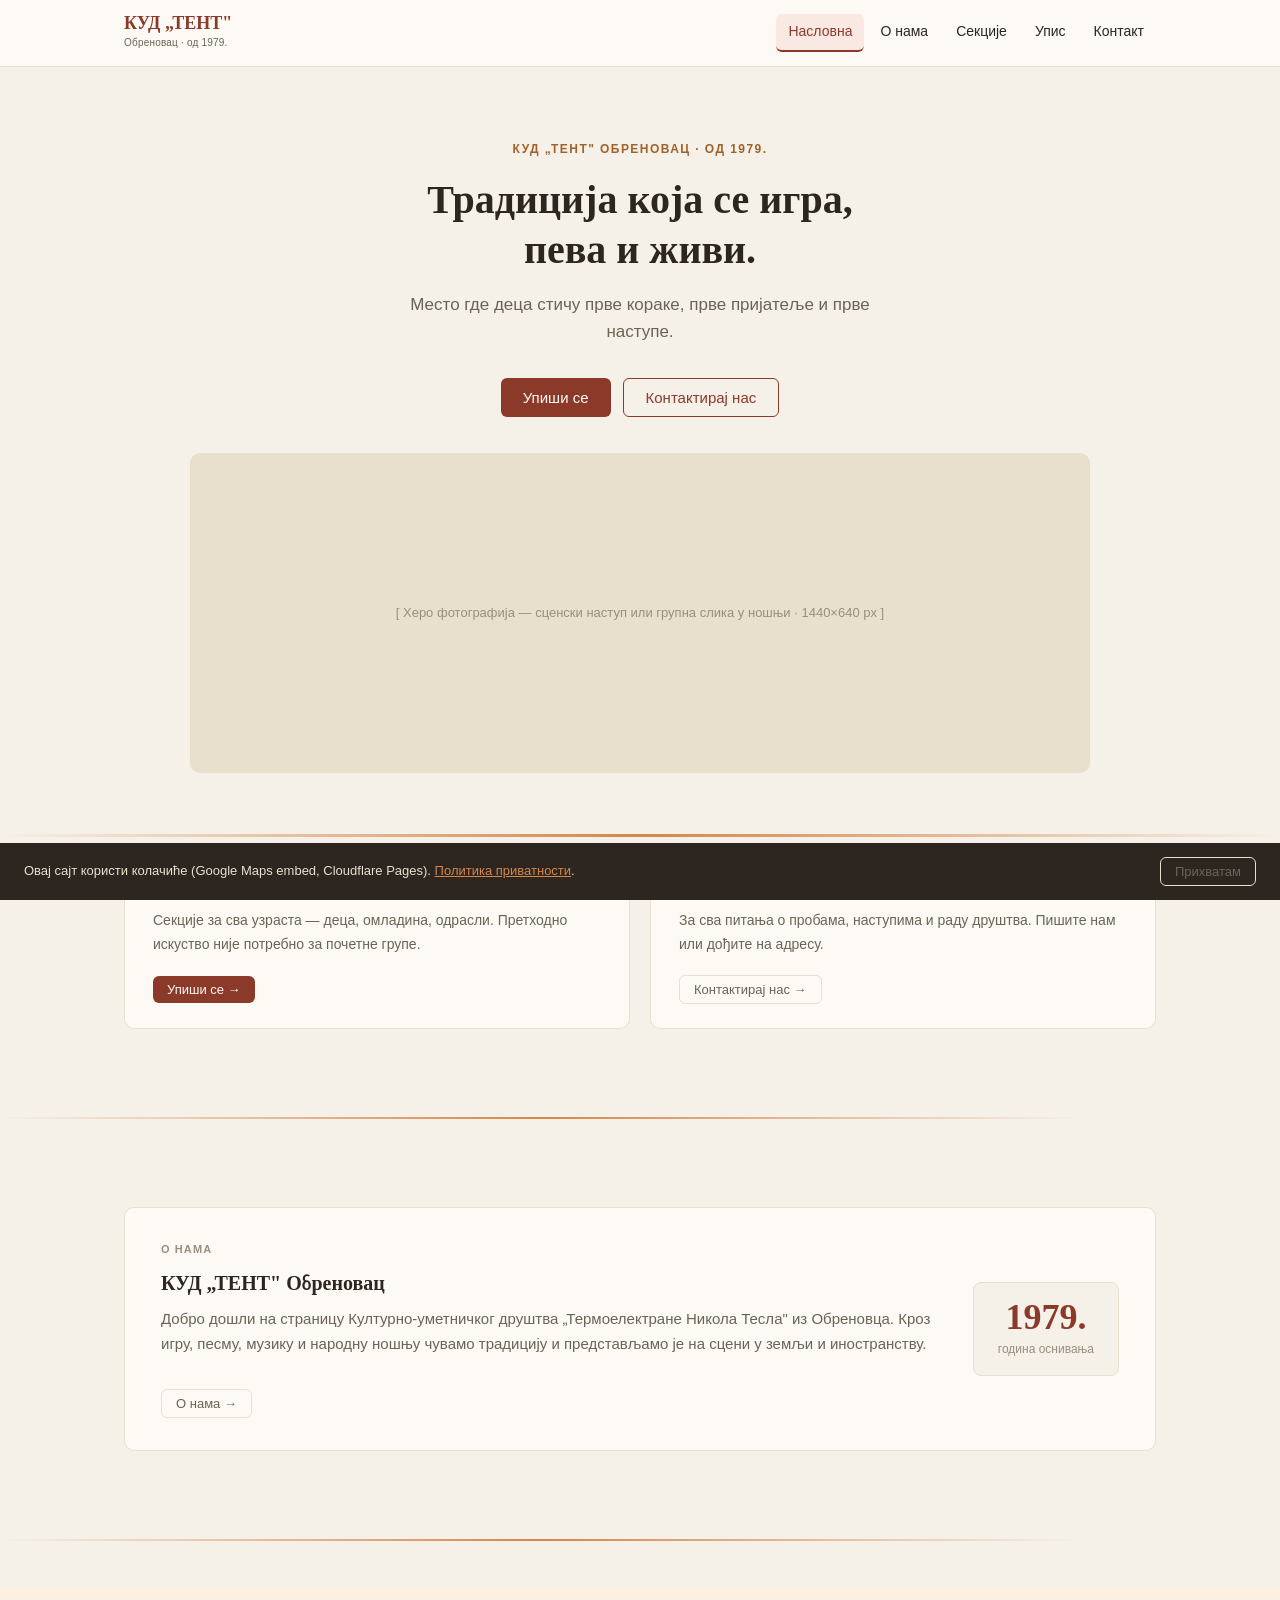
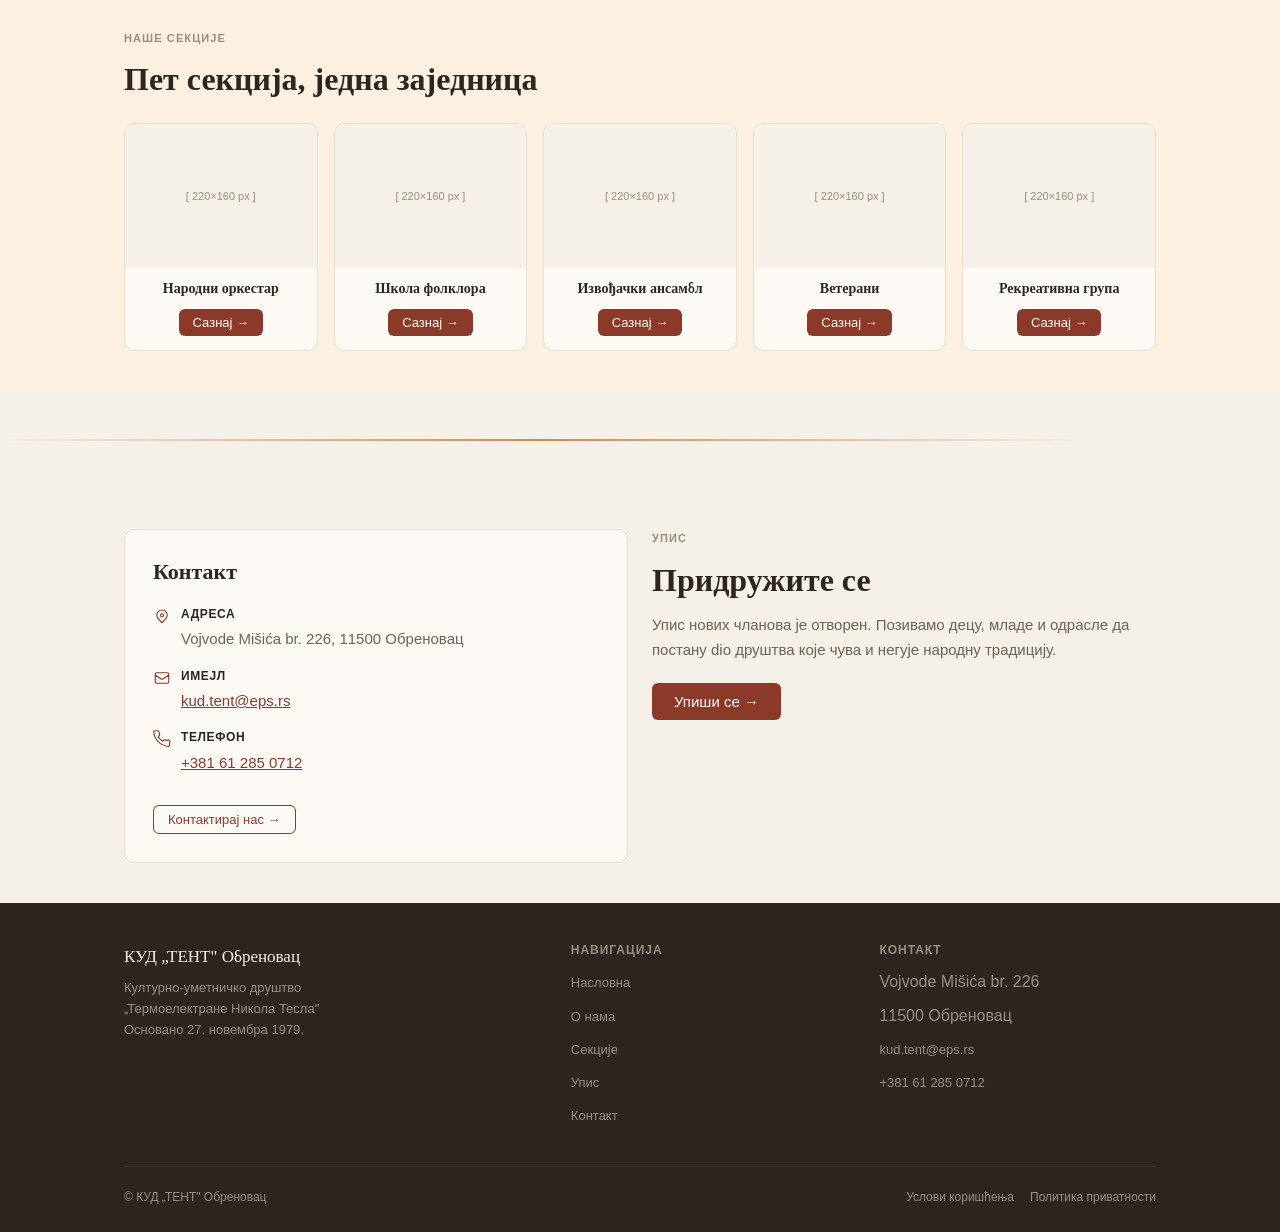
==== index.html @ a64e8ab4 "Add files via upload" ====
<!DOCTYPE html>
<html lang="sr">
<head>
<meta charset="UTF-8">
<meta name="viewport" content="width=device-width, initial-scale=1.0">
<title>КУД „ТЕНТ" Обреновац — Насловна</title>
<meta name="description" content="Културно-уметничко друштво Термоелектране Никола Тесла из Обреновца. Народна игра, песма и традиција од 1979.">
<link rel="stylesheet" href="style.css">
<style>
/* --- HERO (само насловна) --------------------------------- */
.hero {
  background: var(--cream);
  padding: 72px 0 64px;
  text-align: center;
  position: relative;
  overflow: hidden;
}
.hero::before {
  content: '';
  position: absolute;
  bottom: 0; left: 0; right: 0;
  height: 3px;
  background: linear-gradient(90deg, transparent, var(--ochre-light), transparent);
}
.hero__eyebrow {
  font-size: 12px;
  font-weight: 600;
  letter-spacing: .12em;
  text-transform: uppercase;
  color: var(--ochre);
  margin-bottom: 16px;
  display: block;
}
.hero h1 { max-width: 680px; margin: 0 auto 16px; }
.hero__sub {
  font-size: 17px;
  color: var(--stone);
  max-width: 480px;
  margin: 0 auto 32px;
  line-height: 1.6;
}
.hero__img-placeholder {
  width: 100%;
  max-width: 900px;
  height: 320px;
  background: var(--cream-dark);
  border-radius: 10px;
  display: flex;
  align-items: center;
  justify-content: center;
  font-size: 13px;
  color: var(--stone-light);
  margin: 36px auto 0;
  overflow: hidden;
}
.hero__img-placeholder img { width: 100%; height: 100%; object-fit: cover; display: block; border-radius: 10px; }

/* --- CTA BLOKOVI ----------------------------------------- */
.cta-grid {
  display: grid;
  grid-template-columns: 1fr 1fr;
  gap: 20px;
  margin-top: -32px;
  position: relative;
  z-index: 10;
}
@media (max-width: 600px) { .cta-grid { grid-template-columns: 1fr; margin-top: 0; } }

.cta-card {
  background: var(--warm-white);
  border: 0.5px solid var(--cream-dark);
  border-radius: 10px;
  padding: 28px 28px 24px;
}
.cta-card--rust { border-top: 3px solid var(--rust); }
.cta-card--ochre { border-top: 3px solid var(--ochre); }
.cta-card h3 { font-size: 19px; margin-bottom: 10px; }
.cta-card p { font-size: 14px; color: var(--stone); margin-bottom: 18px; }

/* --- O KUD-U BLOK ---------------------------------------- */
.o-kudu {
  background: var(--warm-white);
  border: 0.5px solid var(--cream-dark);
  border-radius: 10px;
  padding: 32px 36px;
  display: flex;
  gap: 32px;
  align-items: center;
}
@media (max-width: 680px) { .o-kudu { flex-direction: column; padding: 24px; } }
.o-kudu__text { flex: 1; }
.o-kudu__text h2 { font-size: 20px; margin-bottom: 10px; }
.o-kudu__text p { font-size: 15px; color: var(--stone); }
.o-kudu__stat {
  flex-shrink: 0;
  text-align: center;
  padding: 16px 24px;
  background: var(--cream);
  border-radius: 8px;
  border: 0.5px solid var(--cream-dark);
}
.o-kudu__stat .big { font-family: Georgia, serif; font-size: 36px; font-weight: 600; color: var(--rust); line-height: 1; }
.o-kudu__stat .lbl { font-size: 12px; color: var(--stone-light); margin-top: 4px; }
</style>
</head>
<body>

<header class="site-header">
  <div class="site-header__inner">
    <a href="index.html" class="site-logo">
      <span class="site-logo__name">КУД „ТЕНТ"</span>
      <span class="site-logo__sub">Обреновац · од 1979.</span>
    </a>
    <button class="nav-toggle" aria-label="Meni" onclick="this.closest('header').querySelector('.site-nav').classList.toggle('open')">☰</button>
    <nav>
      <ul class="site-nav">
        <li><a href="index.html" class="active">Насловна</a></li>
        <li><a href="o-nama.html">О нама</a></li>
        <li><a href="sekcije.html">Секције</a></li>
        <li><a href="upis.html">Упис</a></li>
        <li><a href="kontakt.html">Контакт</a></li>
      </ul>
    </nav>
  </div>
</header>

<main>

  <!-- HERO -->
  <section class="hero">
    <div class="container">
      <span class="hero__eyebrow">КУД „ТЕНТ" Обреновац · од 1979.</span>
      <h1>Традиција која се игра,<br>пева и живи.</h1>
      <p class="hero__sub">Место где деца стичу прве кораке, прве пријатеље и прве наступе.</p>
      <div style="display:flex;gap:12px;justify-content:center;flex-wrap:wrap;">
        <a href="upis.html" class="btn btn--primary">Упиши се</a>
        <a href="kontakt.html" class="btn btn--secondary">Контактирај нас</a>
      </div>
      <div class="hero__img-placeholder">
        [ Херо фотографија — сценски наступ или групна слика у ношњи · 1440×640 px ]
      </div>
    </div>
  </section>

  <!-- CTA KARTICE -->
  <section class="section--tight">
    <div class="container">
      <div class="cta-grid">
        <div class="cta-card cta-card--rust">
          <h3>Упис нових чланова</h3>
          <p>Секције за сва узраста — деца, омладина, одрасли. Претходно искуство није потребно за почетне групе.</p>
          <a href="upis.html" class="btn btn--primary btn--sm">Упиши се →</a>
        </div>
        <div class="cta-card cta-card--ochre">
          <h3>Контакт и информације</h3>
          <p>За сва питања о пробама, наступима и раду друштва. Пишите нам или дођите на адресу.</p>
          <a href="kontakt.html" class="btn btn--ghost btn--sm">Контактирај нас →</a>
        </div>
      </div>
    </div>
  </section>

  <div class="ornament container"></div>

  <!-- O KUD-U -->
  <section class="section--tight">
    <div class="container">
      <div class="o-kudu">
        <div class="o-kudu__text">
          <span class="section-label">О нама</span>
          <h2>КУД „ТЕНТ" Обреновац</h2>
          <p>Добро дошли на страницу Културно-уметничког друштва „Термоелектране Никола Тесла" из Обреновца. Кроз игру, песму, музику и народну ношњу чувамо традицију и представљамо је на сцени у земљи и иностранству.</p>
          <a href="o-nama.html" class="btn btn--ghost btn--sm mt-2">О нама →</a>
        </div>
        <div class="o-kudu__stat">
          <div class="big">1979.</div>
          <div class="lbl">година оснивања</div>
        </div>
      </div>
    </div>
  </section>

  <div class="ornament container"></div>

  <!-- SEKCIJE -->
  <section class="section--tight section--warm">
    <div class="container">
      <span class="section-label">Наше секције</span>
      <h2 style="margin-bottom:24px;">Пет секција, једна заједница</h2>
      <div class="grid-5">

        <a href="sekcije.html#narodni-orkestar" class="sekcija-card" style="text-decoration:none;">
          <div class="sekcija-card__img">[ 220×160 px ]</div>
          <div class="sekcija-card__body">
            <div class="sekcija-card__name">Народни оркестар</div>
            <span class="btn btn--primary btn--sm">Сазнај →</span>
          </div>
        </a>

        <a href="sekcije.html#skola-folklora" class="sekcija-card" style="text-decoration:none;">
          <div class="sekcija-card__img">[ 220×160 px ]</div>
          <div class="sekcija-card__body">
            <div class="sekcija-card__name">Школа фолклора</div>
            <span class="btn btn--primary btn--sm">Сазнај →</span>
          </div>
        </a>

        <a href="sekcije.html#izvodjacki-ansambl" class="sekcija-card" style="text-decoration:none;">
          <div class="sekcija-card__img">[ 220×160 px ]</div>
          <div class="sekcija-card__body">
            <div class="sekcija-card__name">Извођачки ансамбл</div>
            <span class="btn btn--primary btn--sm">Сазнај →</span>
          </div>
        </a>

        <a href="sekcije.html#veterani" class="sekcija-card" style="text-decoration:none;">
          <div class="sekcija-card__img">[ 220×160 px ]</div>
          <div class="sekcija-card__body">
            <div class="sekcija-card__name">Ветерани</div>
            <span class="btn btn--primary btn--sm">Сазнај →</span>
          </div>
        </a>

        <a href="sekcije.html#rekreativna-grupa" class="sekcija-card" style="text-decoration:none;">
          <div class="sekcija-card__img">[ 220×160 px ]</div>
          <div class="sekcija-card__body">
            <div class="sekcija-card__name">Рекреативна група</div>
            <span class="btn btn--primary btn--sm">Сазнај →</span>
          </div>
        </a>

      </div>
    </div>
  </section>

  <div class="ornament container"></div>

  <!-- KONTAKT BLOK -->
  <section class="section--tight">
    <div class="container">
      <div class="grid-2" style="align-items:start;">
        <div class="kontakt-info">
          <h3>Контакт</h3>
          <div class="kontakt-row">
            <svg width="18" height="18" fill="none" stroke="currentColor" stroke-width="1.5" viewBox="0 0 24 24"><path d="M12 21c-4.418-4.418-7-7.582-7-10a7 7 0 0114 0c0 2.418-2.582 5.582-7 10z"/><circle cx="12" cy="11" r="2"/></svg>
            <div><strong>Адреса</strong>Vojvode Mišića br. 226, 11500 Обреновац</div>
          </div>
          <div class="kontakt-row">
            <svg width="18" height="18" fill="none" stroke="currentColor" stroke-width="1.5" viewBox="0 0 24 24"><path d="M3 8l7.89 5.26a2 2 0 002.22 0L21 8M5 19h14a2 2 0 002-2V7a2 2 0 00-2-2H5a2 2 0 00-2 2v10a2 2 0 002 2z"/></svg>
            <div><strong>Имejл</strong><a href="mailto:kud.tent@eps.rs">kud.tent@eps.rs</a></div>
          </div>
          <div class="kontakt-row">
            <svg width="18" height="18" fill="none" stroke="currentColor" stroke-width="1.5" viewBox="0 0 24 24"><path d="M22 16.92v3a2 2 0 01-2.18 2 19.79 19.79 0 01-8.63-3.07A19.5 19.5 0 014.07 12 19.79 19.79 0 011 3.18 2 2 0 013 1h3a2 2 0 012 1.72 12.84 12.84 0 00.7 2.81 2 2 0 01-.45 2.11L7.09 8.91a16 16 0 006 6l1.27-1.27a2 2 0 012.11-.45 12.84 12.84 0 002.81.7A2 2 0 0122 16.92z"/></svg>
            <div><strong>Телефон</strong><a href="tel:+381612850712">+381 61 285 0712</a></div>
          </div>
          <a href="kontakt.html" class="btn btn--secondary btn--sm mt-2">Контактирај нас →</a>
        </div>
        <div>
          <span class="section-label">Упис</span>
          <h2 style="margin-bottom:12px;">Придружите се</h2>
          <p style="color:var(--stone);font-size:15px;margin-bottom:20px;">Упис нових чланова је отворен. Позивамо децу, младе и одрасле да постану dio друштва које чува и негује народну традицију.</p>
          <a href="upis.html" class="btn btn--primary">Упиши се →</a>
        </div>
      </div>
    </div>
  </section>

</main>

<footer class="site-footer">
  <div class="container">
    <div class="site-footer__grid">
      <div>
        <div class="site-footer__logo">КУД „ТЕНТ" Обреновац</div>
        <p>Културно-уметничко друштво<br>„Термоелектране Никола Тесла"<br>Основано 27. новембра 1979.</p>
      </div>
      <div>
        <h4>Навигација</h4>
        <ul>
          <li><a href="index.html">Насловна</a></li>
          <li><a href="o-nama.html">О нама</a></li>
          <li><a href="sekcije.html">Секције</a></li>
          <li><a href="upis.html">Упис</a></li>
          <li><a href="kontakt.html">Контакт</a></li>
        </ul>
      </div>
      <div>
        <h4>Контакт</h4>
        <ul>
          <li>Vojvode Mišića br. 226</li>
          <li>11500 Обреновац</li>
          <li><a href="mailto:kud.tent@eps.rs">kud.tent@eps.rs</a></li>
          <li><a href="tel:+381612850712">+381 61 285 0712</a></li>
        </ul>
      </div>
    </div>
    <div class="site-footer__bottom">
      <span>© КУД „ТЕНТ" Обреновац</span>
      <div style="display:flex;gap:16px;">
        <a href="uslovi.html">Услови коришћења</a>
        <a href="privatnost.html">Политика приватности</a>
      </div>
    </div>
  </div>
</footer>

<div class="cookie-banner" id="cookieBanner">
  <span>Овај сајт користи колачиће (Google Maps embed, Cloudflare Pages). <a href="privatnost.html">Политика приватности</a>.</span>
  <button class="btn btn--ghost btn--sm" onclick="document.getElementById('cookieBanner').classList.add('hidden');localStorage.setItem('cookies_ok','1')">Прихватам</button>
</div>
<script>if(localStorage.getItem('cookies_ok'))document.getElementById('cookieBanner').classList.add('hidden');</script>
</body>
</html>
---- style.css ----
/* ============================================================
   KUD "TENT" — Shared Design System
   Toplo i narodno: rđa, oker, krem, ugalj
   ============================================================ */

/* --- Reset & Base ----------------------------------------- */
*, *::before, *::after { box-sizing: border-box; margin: 0; padding: 0; }

html { scroll-behavior: smooth; }

body {
  font-family: -apple-system, BlinkMacSystemFont, "Segoe UI", Helvetica, Arial, sans-serif;
  font-size: 16px;
  line-height: 1.7;
  color: #2C2520;
  background: #F5F0E8;
}

/* --- Tokens ----------------------------------------------- */
:root {
  --rust:        #8B3A2A;
  --rust-hover:  #C05A3F;
  --rust-pale:   #FAE8E3;
  --ochre:       #A0622A;
  --ochre-light: #D4874A;
  --ochre-pale:  #FDF0E0;
  --forest:      #3B5C35;
  --forest-pale: #E6F0E4;
  --cream:       #F5F0E8;
  --cream-dark:  #E8E0CC;
  --stone:       #6B6456;
  --stone-light: #9A8E7E;
  --charcoal:    #2C2520;
  --warm-white:  #FDFAF5;
}

/* --- Typography ------------------------------------------- */
h1, h2, h3, h4 {
  font-family: Georgia, "Times New Roman", serif;
  color: var(--charcoal);
  line-height: 1.25;
}
h1 { font-size: clamp(26px, 5vw, 40px); font-weight: 600; }
h2 { font-size: clamp(22px, 4vw, 32px); font-weight: 600; }
h3 { font-size: clamp(18px, 3vw, 22px); font-weight: 600; }
h4 { font-size: 17px; font-weight: 600; }

p { margin-bottom: 1rem; }
p:last-child { margin-bottom: 0; }

a { color: var(--rust); text-decoration: underline; }
a:hover { color: var(--rust-hover); }

/* --- Layout ----------------------------------------------- */
.container {
  max-width: 1080px;
  margin: 0 auto;
  padding: 0 24px;
}

.section {
  padding: 64px 0;
}
.section--tight { padding: 40px 0; }
.section--dark {
  background: var(--charcoal);
  color: var(--cream-dark);
}
.section--cream { background: var(--cream); }
.section--warm  { background: var(--ochre-pale); }
.section--rust-pale { background: var(--rust-pale); }

/* Grid */
.grid-2 { display: grid; grid-template-columns: 1fr 1fr; gap: 24px; }
.grid-3 { display: grid; grid-template-columns: repeat(3, 1fr); gap: 24px; }
.grid-5 { display: grid; grid-template-columns: repeat(5, 1fr); gap: 16px; }

@media (max-width: 768px) {
  .grid-2, .grid-3, .grid-5 { grid-template-columns: 1fr; }
}
@media (max-width: 960px) {
  .grid-5 { grid-template-columns: repeat(3, 1fr); }
}

/* --- Ornament divider ------------------------------------- */
.ornament {
  height: 2px;
  background: linear-gradient(90deg, transparent, var(--ochre-light), transparent);
  border-radius: 2px;
  margin: 48px 0;
}
.ornament--sm { margin: 24px 0; }

/* --- Section label ---------------------------------------- */
.section-label {
  font-size: 11px;
  font-weight: 600;
  letter-spacing: .1em;
  text-transform: uppercase;
  color: var(--stone-light);
  margin-bottom: 12px;
  display: block;
}

/* ============================================================
   HEADER
   ============================================================ */
.site-header {
  background: var(--warm-white);
  border-bottom: 1px solid var(--cream-dark);
  position: sticky;
  top: 0;
  z-index: 100;
}

.site-header__inner {
  display: flex;
  align-items: center;
  justify-content: space-between;
  padding: 14px 24px;
  max-width: 1080px;
  margin: 0 auto;
  gap: 24px;
}

.site-logo {
  text-decoration: none;
  flex-shrink: 0;
}
.site-logo__name {
  display: block;
  font-family: Georgia, serif;
  font-size: 18px;
  font-weight: 600;
  color: var(--rust);
  line-height: 1;
  text-decoration: none;
}
.site-logo__sub {
  display: block;
  font-size: 10px;
  color: var(--stone);
  margin-top: 2px;
  letter-spacing: .02em;
}

.site-nav {
  display: flex;
  gap: 4px;
  list-style: none;
  flex-wrap: wrap;
}
.site-nav a {
  display: block;
  padding: 6px 12px;
  font-size: 14px;
  font-weight: 500;
  color: var(--charcoal);
  text-decoration: none;
  border-radius: 6px;
  border-bottom: 2px solid transparent;
  transition: color .15s, background .15s;
}
.site-nav a:hover,
.site-nav a.active {
  color: var(--rust);
  background: var(--rust-pale);
  border-bottom-color: var(--rust);
}

/* Hamburger */
.nav-toggle {
  display: none;
  background: none;
  border: 0.5px solid var(--cream-dark);
  border-radius: 6px;
  padding: 8px 10px;
  cursor: pointer;
  color: var(--charcoal);
  font-size: 18px;
  line-height: 1;
}
@media (max-width: 680px) {
  .nav-toggle { display: block; }
  .site-nav {
    display: none;
    position: absolute;
    top: 100%;
    left: 0; right: 0;
    background: var(--warm-white);
    border-top: 1px solid var(--cream-dark);
    flex-direction: column;
    padding: 12px 24px 16px;
    gap: 4px;
  }
  .site-nav.open { display: flex; }
  .site-header__inner { position: relative; }
}

/* ============================================================
   FOOTER
   ============================================================ */
.site-footer {
  background: var(--charcoal);
  color: var(--stone-light);
  padding: 40px 0 24px;
}
.site-footer__grid {
  display: grid;
  grid-template-columns: 1.5fr 1fr 1fr;
  gap: 32px;
  margin-bottom: 32px;
}
@media (max-width: 680px) {
  .site-footer__grid { grid-template-columns: 1fr; gap: 24px; }
}
.site-footer__logo {
  font-family: Georgia, serif;
  font-size: 17px;
  color: var(--cream);
  margin-bottom: 6px;
}
.site-footer p { font-size: 13px; line-height: 1.6; margin-bottom: 0; }
.site-footer h4 {
  font-size: 12px;
  font-weight: 600;
  text-transform: uppercase;
  letter-spacing: .08em;
  color: var(--stone-light);
  margin-bottom: 10px;
  font-family: -apple-system, sans-serif;
}
.site-footer ul { list-style: none; }
.site-footer ul li { margin-bottom: 6px; }
.site-footer a { color: var(--stone-light); font-size: 13px; text-decoration: none; }
.site-footer a:hover { color: var(--cream); }
.site-footer__bottom {
  border-top: 0.5px solid #3d3530;
  padding-top: 20px;
  display: flex;
  justify-content: space-between;
  align-items: center;
  flex-wrap: wrap;
  gap: 8px;
  font-size: 12px;
}
.site-footer__bottom a { font-size: 12px; }

/* ============================================================
   BUTTONS
   ============================================================ */
.btn {
  display: inline-flex;
  align-items: center;
  gap: 6px;
  padding: 11px 22px;
  font-size: 15px;
  font-weight: 500;
  border-radius: 6px;
  border: none;
  cursor: pointer;
  text-decoration: none;
  transition: background .15s, color .15s, border-color .15s;
  font-family: inherit;
  line-height: 1;
}
.btn--primary {
  background: var(--rust);
  color: var(--warm-white);
}
.btn--primary:hover { background: var(--rust-hover); color: var(--warm-white); }
.btn--secondary {
  background: transparent;
  color: var(--rust);
  border: 1.5px solid var(--rust);
}
.btn--secondary:hover { background: var(--rust-pale); }
.btn--ghost {
  background: transparent;
  color: var(--stone);
  border: 0.5px solid var(--cream-dark);
}
.btn--ghost:hover { background: var(--cream); color: var(--charcoal); }
.btn--sm { padding: 7px 14px; font-size: 13px; }

/* ============================================================
   PAGE HERO (slim — inne strane)
   ============================================================ */
.page-hero {
  background: var(--cream);
  border-bottom: 1px solid var(--cream-dark);
  padding: 40px 0 36px;
  text-align: center;
}
.page-hero h1 { margin-bottom: 0; }

/* ============================================================
   CARDS
   ============================================================ */
.card {
  background: var(--warm-white);
  border: 0.5px solid var(--cream-dark);
  border-radius: 10px;
  overflow: hidden;
}
.card__img {
  width: 100%;
  aspect-ratio: 16/9;
  background: var(--cream-dark);
  display: flex;
  align-items: center;
  justify-content: center;
  font-size: 12px;
  color: var(--stone-light);
}
.card__img img { width: 100%; height: 100%; object-fit: cover; display: block; }
.card__body { padding: 16px 18px 18px; }
.card__label {
  font-size: 11px;
  font-weight: 600;
  letter-spacing: .08em;
  text-transform: uppercase;
  color: var(--ochre);
  margin-bottom: 6px;
  display: block;
}
.card__title {
  font-family: Georgia, serif;
  font-size: 17px;
  font-weight: 600;
  color: var(--charcoal);
  margin-bottom: 6px;
  line-height: 1.3;
}
.card__date { font-size: 12px; color: var(--stone-light); margin-bottom: 12px; }
.card__text { font-size: 14px; color: var(--stone); line-height: 1.6; margin-bottom: 14px; }

/* Sekcija kartica (naslovna) */
.sekcija-card {
  background: var(--warm-white);
  border: 0.5px solid var(--cream-dark);
  border-radius: 10px;
  overflow: hidden;
  text-align: center;
  transition: box-shadow .2s, border-color .2s;
}
.sekcija-card:hover { border-color: var(--ochre-light); }
.sekcija-card__img {
  width: 100%;
  aspect-ratio: 4/3;
  background: var(--cream);
  display: flex;
  align-items: center;
  justify-content: center;
  font-size: 11px;
  color: var(--stone-light);
}
.sekcija-card__img img { width: 100%; height: 100%; object-fit: cover; display: block; }
.sekcija-card__body { padding: 12px 10px 14px; }
.sekcija-card__name {
  font-family: Georgia, serif;
  font-size: 14px;
  font-weight: 600;
  color: var(--charcoal);
  margin-bottom: 10px;
  line-height: 1.3;
}

/* ============================================================
   PILLS (anchor linkovi za sekcije)
   ============================================================ */
.pills { display: flex; gap: 8px; flex-wrap: wrap; }
.pill {
  display: inline-flex;
  align-items: center;
  background: var(--ochre-pale);
  color: var(--ochre);
  border: 0.5px solid var(--ochre-light);
  border-radius: 20px;
  padding: 6px 16px;
  font-size: 14px;
  font-weight: 500;
  text-decoration: none;
  transition: background .15s, color .15s;
}
.pill:hover { background: var(--ochre-light); color: var(--warm-white); }

/* ============================================================
   SEKCIJA BLOK (detalj na stranici sekcije)
   ============================================================ */
.sekcija-blok {
  background: var(--warm-white);
  border: 0.5px solid var(--cream-dark);
  border-radius: 10px;
  overflow: hidden;
  scroll-margin-top: 90px;
}
.sekcija-blok__inner {
  display: grid;
  grid-template-columns: 340px 1fr;
  gap: 0;
}
@media (max-width: 768px) {
  .sekcija-blok__inner { grid-template-columns: 1fr; }
}
.sekcija-blok__img {
  background: var(--cream);
  min-height: 220px;
  display: flex;
  align-items: center;
  justify-content: center;
  font-size: 11px;
  color: var(--stone-light);
}
.sekcija-blok__img img { width: 100%; height: 100%; object-fit: cover; display: block; }
.sekcija-blok__content { padding: 28px 32px; }
.sekcija-blok__content h3 { margin-bottom: 4px; }
.sekcija-blok__meta {
  font-size: 13px;
  color: var(--stone-light);
  margin-bottom: 14px;
  display: flex;
  gap: 16px;
  flex-wrap: wrap;
}
.sekcija-blok__meta span { display: flex; align-items: center; gap: 4px; }
.sekcija-blok__content p { font-size: 15px; color: var(--stone); }
.sekcija-blok__actions { display: flex; gap: 8px; margin-top: 18px; flex-wrap: wrap; }

/* ============================================================
   KONTAKT / FORMA
   ============================================================ */
.form-group { margin-bottom: 16px; }
.form-label {
  display: block;
  font-size: 13px;
  font-weight: 500;
  color: var(--stone);
  margin-bottom: 5px;
}
.form-input,
.form-select,
.form-textarea {
  display: block;
  width: 100%;
  padding: 10px 14px;
  border: 1px solid var(--cream-dark);
  border-radius: 6px;
  font-size: 15px;
  font-family: inherit;
  background: var(--warm-white);
  color: var(--charcoal);
  outline: none;
  transition: border-color .15s;
}
.form-input:focus,
.form-select:focus,
.form-textarea:focus { border-color: var(--rust); }
.form-textarea { resize: vertical; min-height: 110px; }
.form-check { display: flex; gap: 10px; align-items: flex-start; margin-bottom: 16px; }
.form-check input { margin-top: 3px; flex-shrink: 0; accent-color: var(--rust); }
.form-check label { font-size: 13px; color: var(--stone); line-height: 1.5; }
.form-check a { color: var(--rust); }

.kontakt-info { background: var(--warm-white); border: 0.5px solid var(--cream-dark); border-radius: 10px; padding: 28px; }
.kontakt-info h3 { margin-bottom: 18px; }
.kontakt-row { display: flex; gap: 10px; align-items: flex-start; margin-bottom: 14px; font-size: 15px; color: var(--stone); }
.kontakt-row svg { flex-shrink: 0; margin-top: 3px; color: var(--rust); }
.kontakt-row strong { color: var(--charcoal); display: block; font-size: 12px; text-transform: uppercase; letter-spacing: .05em; margin-bottom: 2px; font-weight: 600; }
.map-placeholder { background: var(--cream); border: 1px dashed var(--cream-dark); border-radius: 8px; height: 200px; display: flex; align-items: center; justify-content: center; font-size: 12px; color: var(--stone-light); margin-top: 18px; }

/* ============================================================
   ACCORDION (upis / sekcije)
   ============================================================ */
.accordion { border: 0.5px solid var(--cream-dark); border-radius: 10px; overflow: hidden; }
.accordion__item { border-bottom: 0.5px solid var(--cream-dark); }
.accordion__item:last-child { border-bottom: none; }
.accordion__trigger {
  width: 100%;
  background: var(--warm-white);
  border: none;
  padding: 16px 20px;
  text-align: left;
  font-size: 15px;
  font-weight: 600;
  font-family: Georgia, serif;
  color: var(--charcoal);
  cursor: pointer;
  display: flex;
  justify-content: space-between;
  align-items: center;
  gap: 12px;
  transition: background .15s;
}
.accordion__trigger:hover { background: var(--cream); }
.accordion__trigger.open { color: var(--rust); background: var(--rust-pale); }
.accordion__icon { font-size: 18px; font-weight: 400; color: var(--stone-light); transition: transform .2s; flex-shrink: 0; }
.accordion__trigger.open .accordion__icon { transform: rotate(45deg); color: var(--rust); }
.accordion__body { display: none; padding: 20px 24px; background: var(--warm-white); border-top: 0.5px solid var(--cream-dark); }
.accordion__body.open { display: block; }
.accordion__body p { font-size: 14px; color: var(--stone); line-height: 1.65; margin-bottom: 10px; }
.accordion__body .meta { font-size: 13px; color: var(--stone-light); margin-bottom: 14px; }
.accordion__body .meta strong { color: var(--charcoal); }

/* ============================================================
   UPIS TABLE
   ============================================================ */
.upis-table { width: 100%; border-collapse: collapse; font-size: 14px; }
.upis-table th { text-align: left; padding: 8px 12px; font-size: 11px; font-weight: 600; text-transform: uppercase; letter-spacing: .06em; color: var(--stone-light); border-bottom: 1px solid var(--cream-dark); background: var(--cream); }
.upis-table td { padding: 10px 12px; border-bottom: 0.5px solid var(--cream-dark); color: var(--stone); vertical-align: top; }
.upis-table tr:last-child td { border-bottom: none; }
.upis-table td:first-child { color: var(--charcoal); font-weight: 500; }
.upis-table .warn { color: var(--ochre); font-style: italic; font-size: 12px; }

/* ============================================================
   COOKIE BANNER
   ============================================================ */
.cookie-banner {
  position: fixed;
  bottom: 0; left: 0; right: 0;
  background: var(--charcoal);
  color: var(--cream-dark);
  padding: 14px 24px;
  display: flex;
  align-items: center;
  justify-content: space-between;
  gap: 16px;
  z-index: 999;
  font-size: 13px;
  flex-wrap: wrap;
}
.cookie-banner a { color: var(--ochre-light); }
.cookie-banner.hidden { display: none; }

/* ============================================================
   MISC
   ============================================================ */
.text-center { text-align: center; }
.text-muted { color: var(--stone); }
.mb-0 { margin-bottom: 0; }
.mt-1 { margin-top: 8px; }
.mt-2 { margin-top: 16px; }
.mt-3 { margin-top: 24px; }
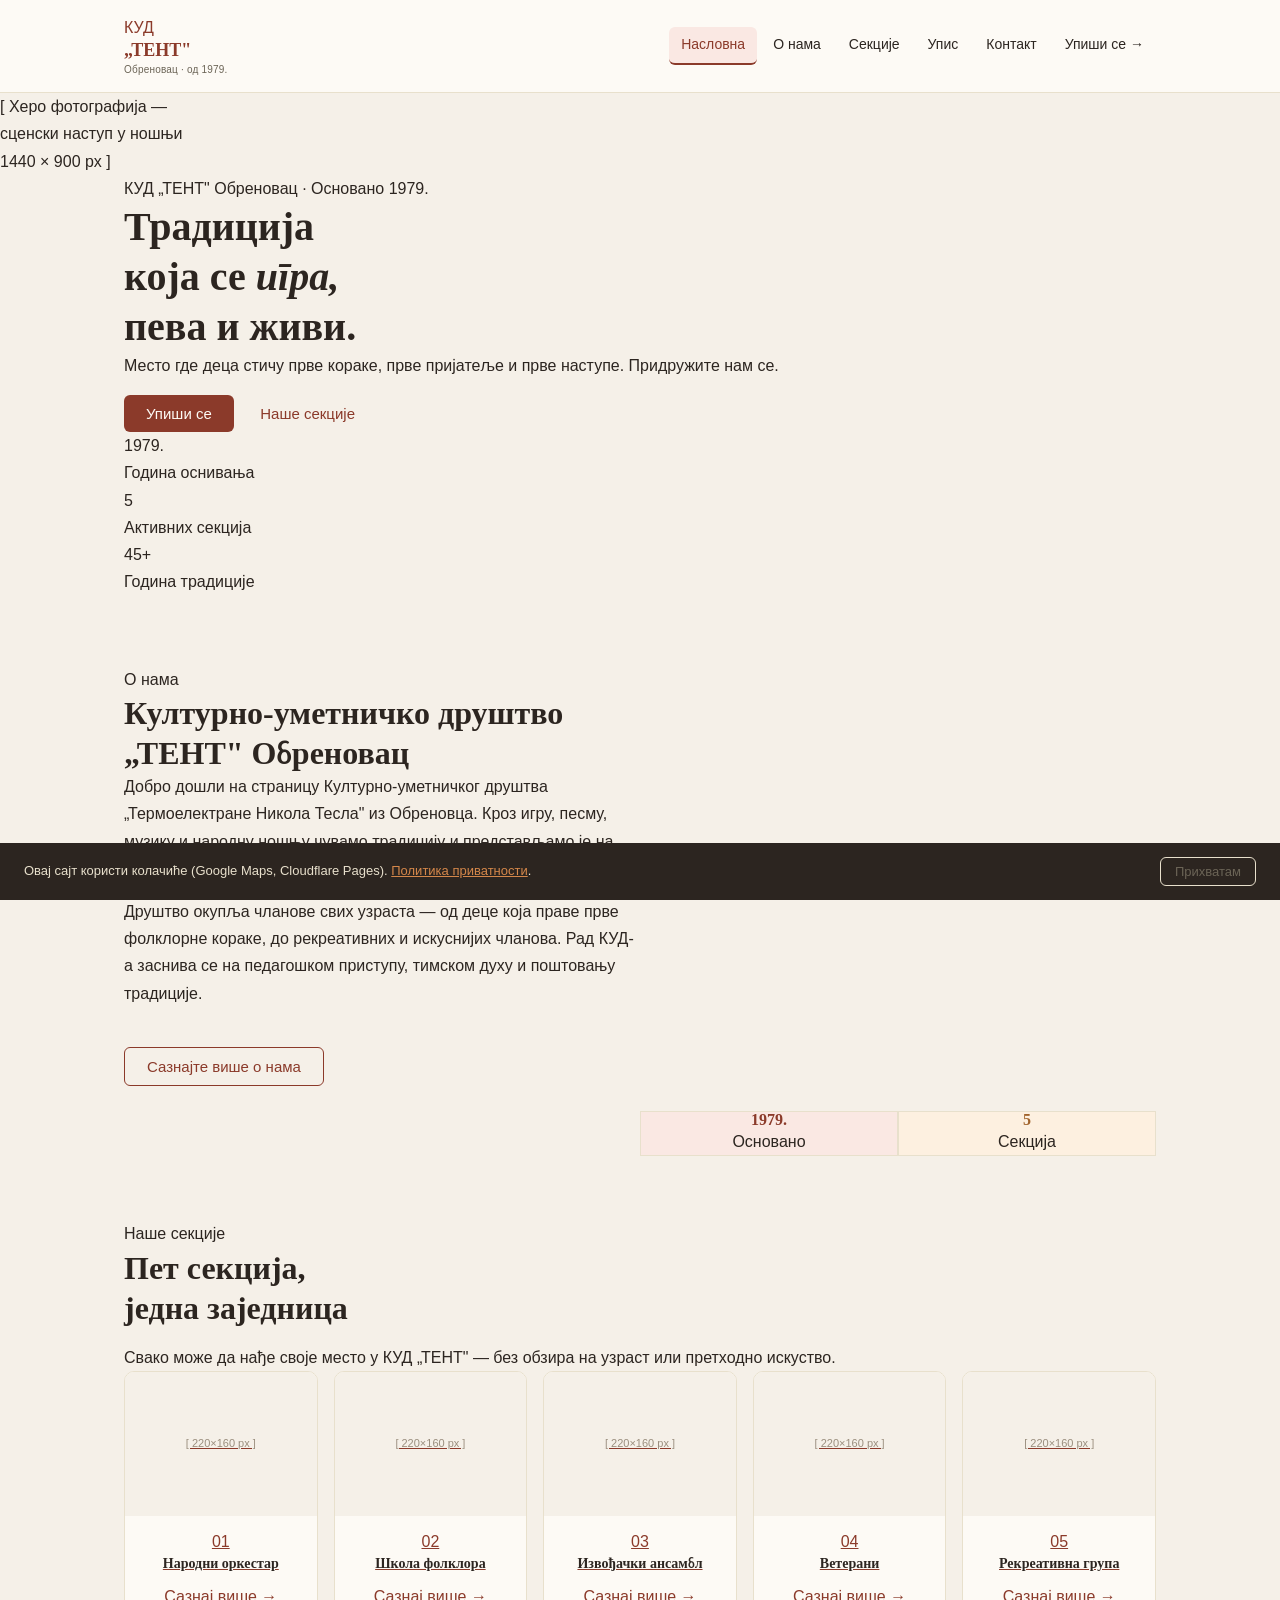
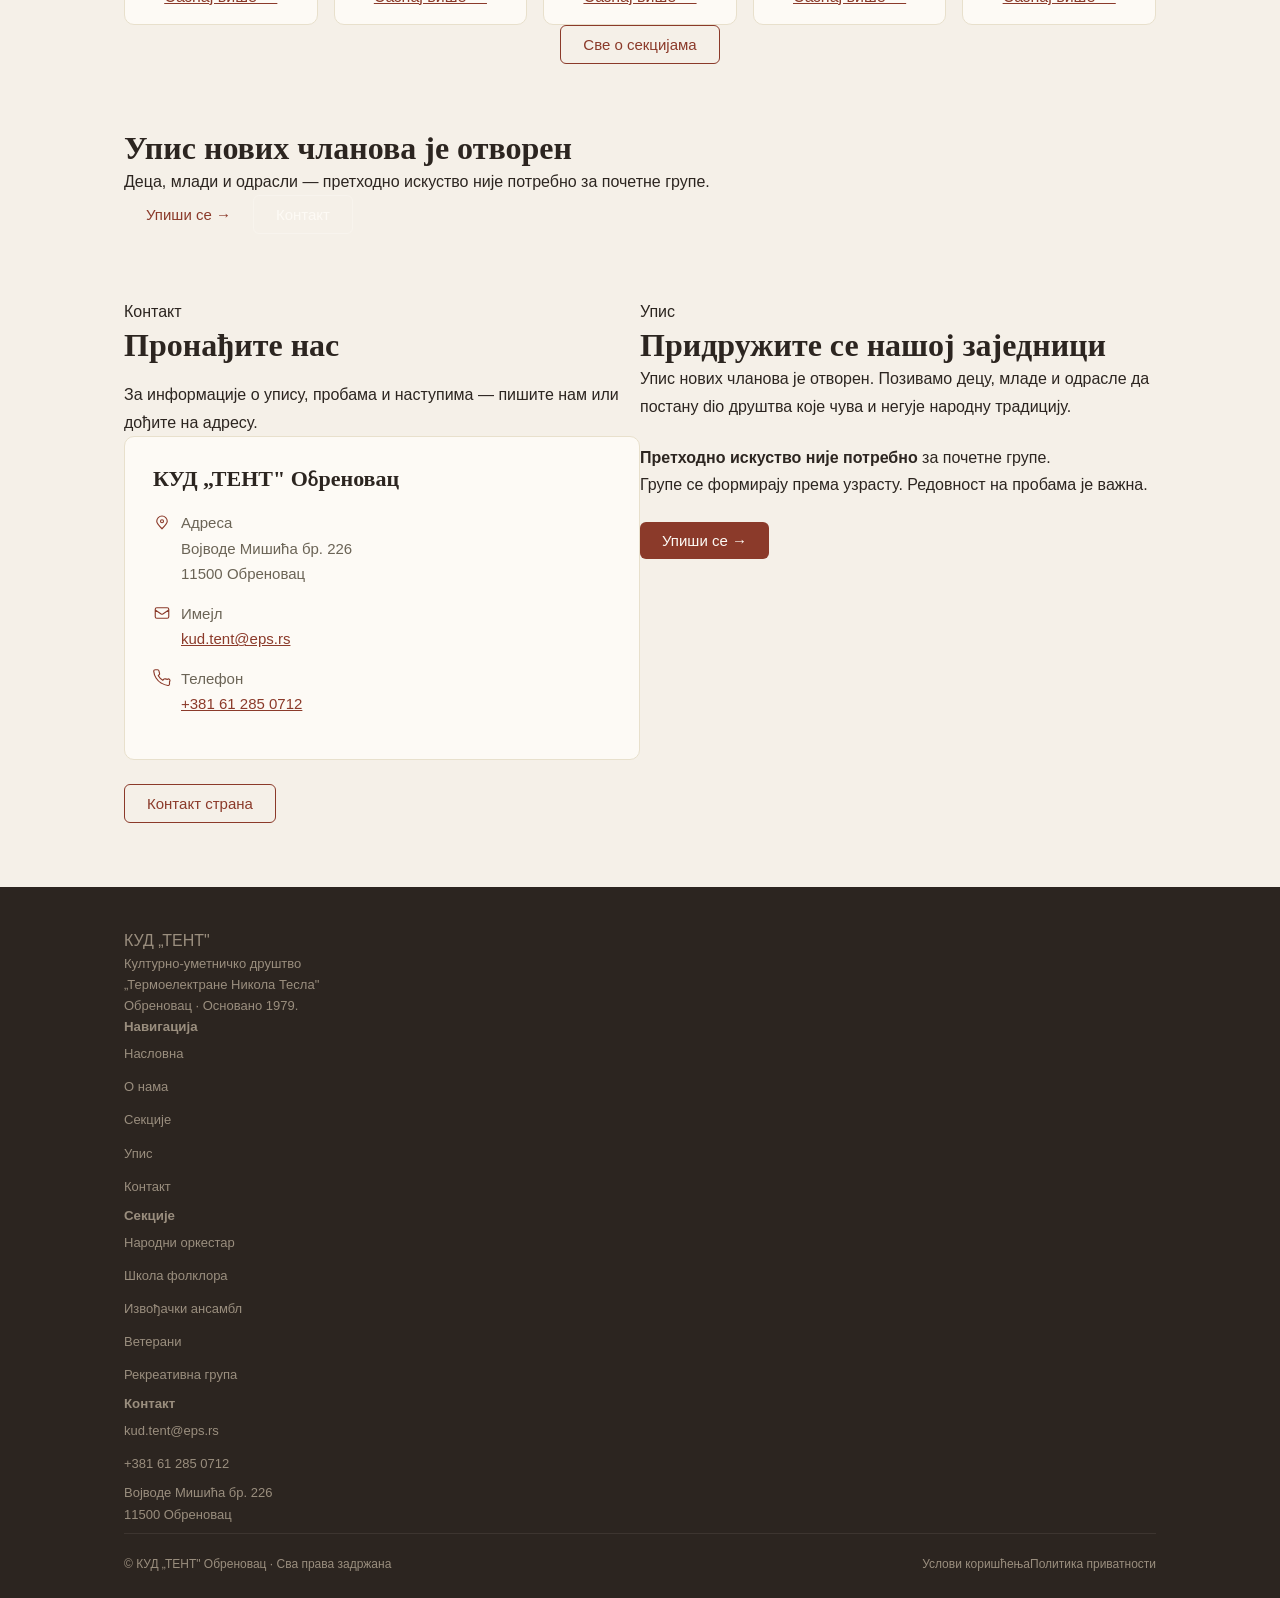
==== commit a57687d2: "Update index.html" ====
--- a/index.html
+++ b/index.html
@@ -3,122 +3,29 @@
 <head>
 <meta charset="UTF-8">
 <meta name="viewport" content="width=device-width, initial-scale=1.0">
-<title>КУД „ТЕНТ" Обреновац — Насловна</title>
-<meta name="description" content="Културно-уметничко друштво Термоелектране Никола Тесла из Обреновца. Народна игра, песма и традиција од 1979.">
+<title>КУД „ТЕНТ" Обреновац — Народна игра, песма и традиција од 1979.</title>
+<meta name="description" content="Културно-уметничко друштво Термоелектране Никола Тесла из Обреновца. Народна игра, песма и традиција од 1979. Упис отворен.">
 <link rel="stylesheet" href="style.css">
-<style>
-/* --- HERO (само насловна) --------------------------------- */
-.hero {
-  background: var(--cream);
-  padding: 72px 0 64px;
-  text-align: center;
-  position: relative;
-  overflow: hidden;
-}
-.hero::before {
-  content: '';
-  position: absolute;
-  bottom: 0; left: 0; right: 0;
-  height: 3px;
-  background: linear-gradient(90deg, transparent, var(--ochre-light), transparent);
-}
-.hero__eyebrow {
-  font-size: 12px;
-  font-weight: 600;
-  letter-spacing: .12em;
-  text-transform: uppercase;
-  color: var(--ochre);
-  margin-bottom: 16px;
-  display: block;
-}
-.hero h1 { max-width: 680px; margin: 0 auto 16px; }
-.hero__sub {
-  font-size: 17px;
-  color: var(--stone);
-  max-width: 480px;
-  margin: 0 auto 32px;
-  line-height: 1.6;
-}
-.hero__img-placeholder {
-  width: 100%;
-  max-width: 900px;
-  height: 320px;
-  background: var(--cream-dark);
-  border-radius: 10px;
-  display: flex;
-  align-items: center;
-  justify-content: center;
-  font-size: 13px;
-  color: var(--stone-light);
-  margin: 36px auto 0;
-  overflow: hidden;
-}
-.hero__img-placeholder img { width: 100%; height: 100%; object-fit: cover; display: block; border-radius: 10px; }
-
-/* --- CTA BLOKOVI ----------------------------------------- */
-.cta-grid {
-  display: grid;
-  grid-template-columns: 1fr 1fr;
-  gap: 20px;
-  margin-top: -32px;
-  position: relative;
-  z-index: 10;
-}
-@media (max-width: 600px) { .cta-grid { grid-template-columns: 1fr; margin-top: 0; } }
-
-.cta-card {
-  background: var(--warm-white);
-  border: 0.5px solid var(--cream-dark);
-  border-radius: 10px;
-  padding: 28px 28px 24px;
-}
-.cta-card--rust { border-top: 3px solid var(--rust); }
-.cta-card--ochre { border-top: 3px solid var(--ochre); }
-.cta-card h3 { font-size: 19px; margin-bottom: 10px; }
-.cta-card p { font-size: 14px; color: var(--stone); margin-bottom: 18px; }
-
-/* --- O KUD-U BLOK ---------------------------------------- */
-.o-kudu {
-  background: var(--warm-white);
-  border: 0.5px solid var(--cream-dark);
-  border-radius: 10px;
-  padding: 32px 36px;
-  display: flex;
-  gap: 32px;
-  align-items: center;
-}
-@media (max-width: 680px) { .o-kudu { flex-direction: column; padding: 24px; } }
-.o-kudu__text { flex: 1; }
-.o-kudu__text h2 { font-size: 20px; margin-bottom: 10px; }
-.o-kudu__text p { font-size: 15px; color: var(--stone); }
-.o-kudu__stat {
-  flex-shrink: 0;
-  text-align: center;
-  padding: 16px 24px;
-  background: var(--cream);
-  border-radius: 8px;
-  border: 0.5px solid var(--cream-dark);
-}
-.o-kudu__stat .big { font-family: Georgia, serif; font-size: 36px; font-weight: 600; color: var(--rust); line-height: 1; }
-.o-kudu__stat .lbl { font-size: 12px; color: var(--stone-light); margin-top: 4px; }
-</style>
 </head>
 <body>
 
+<!-- HEADER -->
 <header class="site-header">
   <div class="site-header__inner">
     <a href="index.html" class="site-logo">
-      <span class="site-logo__name">КУД „ТЕНТ"</span>
+      <span class="site-logo__kud">КУД</span>
+      <span class="site-logo__name">„ТЕНТ"</span>
       <span class="site-logo__sub">Обреновац · од 1979.</span>
     </a>
-    <button class="nav-toggle" aria-label="Meni" onclick="this.closest('header').querySelector('.site-nav').classList.toggle('open')">☰</button>
-    <nav>
+    <button class="nav-toggle" aria-label="Отвори мени" onclick="this.closest('header').querySelector('.site-nav').classList.toggle('open')">☰</button>
+    <nav aria-label="Главна навигација">
       <ul class="site-nav">
         <li><a href="index.html" class="active">Насловна</a></li>
         <li><a href="o-nama.html">О нама</a></li>
         <li><a href="sekcije.html">Секције</a></li>
         <li><a href="upis.html">Упис</a></li>
         <li><a href="kontakt.html">Контакт</a></li>
+        <li class="nav-cta"><a href="upis.html">Упиши се →</a></li>
       </ul>
     </nav>
   </div>
@@ -126,140 +33,188 @@
 
 <main>
 
-  <!-- HERO -->
+  <!-- ═══ HERO ══════════════════════════════════════════════ -->
   <section class="hero">
-    <div class="container">
-      <span class="hero__eyebrow">КУД „ТЕНТ" Обреновац · од 1979.</span>
-      <h1>Традиција која се игра,<br>пева и живи.</h1>
-      <p class="hero__sub">Место где деца стичу прве кораке, прве пријатеље и прве наступе.</p>
-      <div style="display:flex;gap:12px;justify-content:center;flex-wrap:wrap;">
-        <a href="upis.html" class="btn btn--primary">Упиши се</a>
-        <a href="kontakt.html" class="btn btn--secondary">Контактирај нас</a>
-      </div>
+    <div class="hero__bg-pattern"></div>
+    <div class="hero__img-col">
       <div class="hero__img-placeholder">
-        [ Херо фотографија — сценски наступ или групна слика у ношњи · 1440×640 px ]
-      </div>
-    </div>
-  </section>
-
-  <!-- CTA KARTICE -->
-  <section class="section--tight">
-    <div class="container">
-      <div class="cta-grid">
-        <div class="cta-card cta-card--rust">
-          <h3>Упис нових чланова</h3>
-          <p>Секције за сва узраста — деца, омладина, одрасли. Претходно искуство није потребно за почетне групе.</p>
-          <a href="upis.html" class="btn btn--primary btn--sm">Упиши се →</a>
-        </div>
-        <div class="cta-card cta-card--ochre">
-          <h3>Контакт и информације</h3>
-          <p>За сва питања о пробама, наступима и раду друштва. Пишите нам или дођите на адресу.</p>
-          <a href="kontakt.html" class="btn btn--ghost btn--sm">Контактирај нас →</a>
-        </div>
-      </div>
-    </div>
-  </section>
-
-  <div class="ornament container"></div>
-
-  <!-- O KUD-U -->
-  <section class="section--tight">
-    <div class="container">
-      <div class="o-kudu">
-        <div class="o-kudu__text">
-          <span class="section-label">О нама</span>
-          <h2>КУД „ТЕНТ" Обреновац</h2>
-          <p>Добро дошли на страницу Културно-уметничког друштва „Термоелектране Никола Тесла" из Обреновца. Кроз игру, песму, музику и народну ношњу чувамо традицију и представљамо је на сцени у земљи и иностранству.</p>
-          <a href="o-nama.html" class="btn btn--ghost btn--sm mt-2">О нама →</a>
-        </div>
-        <div class="o-kudu__stat">
-          <div class="big">1979.</div>
-          <div class="lbl">година оснивања</div>
-        </div>
-      </div>
-    </div>
-  </section>
-
-  <div class="ornament container"></div>
-
-  <!-- SEKCIJE -->
-  <section class="section--tight section--warm">
-    <div class="container">
-      <span class="section-label">Наше секције</span>
-      <h2 style="margin-bottom:24px;">Пет секција, једна заједница</h2>
+        [ Херо фотографија —<br>сценски наступ у ношњи<br>1440 × 900 px ]
+      </div>
+    </div>
+    <div class="container">
+      <div class="hero__content">
+        <div class="hero__eyebrow">
+          <span class="hero__eyebrow-line"></span>
+          <span class="hero__eyebrow-text">КУД „ТЕНТ" Обреновац · Основано 1979.</span>
+        </div>
+        <h1 class="t-hero">Традиција<br>која се <em>игра,</em><br>пева и живи.</h1>
+        <p class="hero__lead">Место где деца стичу прве кораке, прве пријатеље и прве наступе. Придружите нам се.</p>
+        <div class="hero__actions">
+          <a href="upis.html" class="btn btn--primary btn--lg">Упиши се</a>
+          <a href="sekcije.html" class="btn btn--white btn--lg">Наше секције</a>
+        </div>
+        <div class="hero__stats">
+          <div>
+            <div class="hero__stat-num">1979.</div>
+            <div class="hero__stat-label">Година оснивања</div>
+          </div>
+          <div>
+            <div class="hero__stat-num">5</div>
+            <div class="hero__stat-label">Активних секција</div>
+          </div>
+          <div>
+            <div class="hero__stat-num">45+</div>
+            <div class="hero__stat-label">Година традиције</div>
+          </div>
+        </div>
+      </div>
+    </div>
+  </section>
+
+  <!-- ═══ O KUD-U ═══════════════════════════════════════════ -->
+  <section class="section--sm bg-warm-white">
+    <div class="container">
+      <div class="grid-2" style="gap:var(--sp-7);align-items:center;">
+        <div>
+          <div class="section-header">
+            <span class="t-label">О нама</span>
+            <div class="ornament--rust"></div>
+            <h2 class="t-h2">Културно-уметничко друштво „ТЕНТ" Обреновац</h2>
+          </div>
+          <p class="t-body">Добро дошли на страницу Културно-уметничког друштва „Термоелектране Никола Тесла" из Обреновца. Кроз игру, песму, музику и народну ношњу чувамо традицију и представљамо је на сцени у земљи и иностранству.</p>
+          <p class="t-body">Друштво окупља чланове свих узраста — од деце која праве прве фолклорне кораке, до рекреативних и искуснијих чланова. Рад КУД-а заснива се на педагошком приступу, тимском духу и поштовању традиције.</p>
+          <a href="o-nama.html" class="btn btn--secondary mt-3">Сазнајте више о нама</a>
+        </div>
+        <div style="display:grid;grid-template-columns:1fr 1fr;gap:var(--sp-2);">
+          <div style="background:var(--cream);border-radius:var(--r-xl);aspect-ratio:1;display:flex;align-items:center;justify-content:center;font-size:var(--text-sm);color:var(--stone-light);grid-column:1/-1;">[ Фото — група или наступ · 600×400 px ]</div>
+          <div style="background:var(--rust-pale);border:1px solid var(--cream-dark);border-radius:var(--r-lg);padding:var(--sp-4);text-align:center;">
+            <div style="font-family:Georgia,serif;font-size:var(--text-3xl);font-weight:700;color:var(--rust);line-height:1;">1979.</div>
+            <div class="t-label" style="margin-top:var(--sp-1);">Основано</div>
+          </div>
+          <div style="background:var(--ochre-pale);border:1px solid var(--cream-dark);border-radius:var(--r-lg);padding:var(--sp-4);text-align:center;">
+            <div style="font-family:Georgia,serif;font-size:var(--text-3xl);font-weight:700;color:var(--ochre);line-height:1;">5</div>
+            <div class="t-label" style="margin-top:var(--sp-1);">Секција</div>
+          </div>
+        </div>
+      </div>
+    </div>
+  </section>
+
+  <!-- ═══ SEKCIJE ═══════════════════════════════════════════ -->
+  <section class="section bg-cream">
+    <div class="container">
+      <div class="section-header section-header--center">
+        <span class="t-label">Наше секције</span>
+        <div class="ornament--rust" style="margin:var(--sp-2) auto;"></div>
+        <h2 class="t-h2">Пет секција,<br>једна заједница</h2>
+        <p class="t-lead mt-2">Свако може да нађе своје место у КУД „ТЕНТ" — без обзира на узраст или претходно искуство.</p>
+      </div>
       <div class="grid-5">
-
-        <a href="sekcije.html#narodni-orkestar" class="sekcija-card" style="text-decoration:none;">
-          <div class="sekcija-card__img">[ 220×160 px ]</div>
-          <div class="sekcija-card__body">
+        <a href="sekcije.html#narodni-orkestar" class="sekcija-card">
+          <div class="sekcija-card__img">[ 220×160 px ]</div>
+          <div class="sekcija-card__body">
+            <div class="sekcija-card__num">01</div>
             <div class="sekcija-card__name">Народни оркестар</div>
-            <span class="btn btn--primary btn--sm">Сазнај →</span>
-          </div>
-        </a>
-
-        <a href="sekcije.html#skola-folklora" class="sekcija-card" style="text-decoration:none;">
-          <div class="sekcija-card__img">[ 220×160 px ]</div>
-          <div class="sekcija-card__body">
+            <span class="sekcija-card__arrow">Сазнај више →</span>
+          </div>
+        </a>
+        <a href="sekcije.html#skola-folklora" class="sekcija-card">
+          <div class="sekcija-card__img">[ 220×160 px ]</div>
+          <div class="sekcija-card__body">
+            <div class="sekcija-card__num">02</div>
             <div class="sekcija-card__name">Школа фолклора</div>
-            <span class="btn btn--primary btn--sm">Сазнај →</span>
-          </div>
-        </a>
-
-        <a href="sekcije.html#izvodjacki-ansambl" class="sekcija-card" style="text-decoration:none;">
-          <div class="sekcija-card__img">[ 220×160 px ]</div>
-          <div class="sekcija-card__body">
+            <span class="sekcija-card__arrow">Сазнај више →</span>
+          </div>
+        </a>
+        <a href="sekcije.html#izvodjacki-ansambl" class="sekcija-card">
+          <div class="sekcija-card__img">[ 220×160 px ]</div>
+          <div class="sekcija-card__body">
+            <div class="sekcija-card__num">03</div>
             <div class="sekcija-card__name">Извођачки ансамбл</div>
-            <span class="btn btn--primary btn--sm">Сазнај →</span>
-          </div>
-        </a>
-
-        <a href="sekcije.html#veterani" class="sekcija-card" style="text-decoration:none;">
-          <div class="sekcija-card__img">[ 220×160 px ]</div>
-          <div class="sekcija-card__body">
+            <span class="sekcija-card__arrow">Сазнај више →</span>
+          </div>
+        </a>
+        <a href="sekcije.html#veterani" class="sekcija-card">
+          <div class="sekcija-card__img">[ 220×160 px ]</div>
+          <div class="sekcija-card__body">
+            <div class="sekcija-card__num">04</div>
             <div class="sekcija-card__name">Ветерани</div>
-            <span class="btn btn--primary btn--sm">Сазнај →</span>
-          </div>
-        </a>
-
-        <a href="sekcije.html#rekreativna-grupa" class="sekcija-card" style="text-decoration:none;">
-          <div class="sekcija-card__img">[ 220×160 px ]</div>
-          <div class="sekcija-card__body">
+            <span class="sekcija-card__arrow">Сазнај више →</span>
+          </div>
+        </a>
+        <a href="sekcije.html#rekreativna-grupa" class="sekcija-card">
+          <div class="sekcija-card__img">[ 220×160 px ]</div>
+          <div class="sekcija-card__body">
+            <div class="sekcija-card__num">05</div>
             <div class="sekcija-card__name">Рекреативна група</div>
-            <span class="btn btn--primary btn--sm">Сазнај →</span>
-          </div>
-        </a>
-
-      </div>
-    </div>
-  </section>
-
-  <div class="ornament container"></div>
-
-  <!-- KONTAKT BLOK -->
-  <section class="section--tight">
-    <div class="container">
-      <div class="grid-2" style="align-items:start;">
-        <div class="kontakt-info">
-          <h3>Контакт</h3>
-          <div class="kontakt-row">
-            <svg width="18" height="18" fill="none" stroke="currentColor" stroke-width="1.5" viewBox="0 0 24 24"><path d="M12 21c-4.418-4.418-7-7.582-7-10a7 7 0 0114 0c0 2.418-2.582 5.582-7 10z"/><circle cx="12" cy="11" r="2"/></svg>
-            <div><strong>Адреса</strong>Vojvode Mišića br. 226, 11500 Обреновац</div>
-          </div>
-          <div class="kontakt-row">
-            <svg width="18" height="18" fill="none" stroke="currentColor" stroke-width="1.5" viewBox="0 0 24 24"><path d="M3 8l7.89 5.26a2 2 0 002.22 0L21 8M5 19h14a2 2 0 002-2V7a2 2 0 00-2-2H5a2 2 0 00-2 2v10a2 2 0 002 2z"/></svg>
-            <div><strong>Имejл</strong><a href="mailto:kud.tent@eps.rs">kud.tent@eps.rs</a></div>
-          </div>
-          <div class="kontakt-row">
-            <svg width="18" height="18" fill="none" stroke="currentColor" stroke-width="1.5" viewBox="0 0 24 24"><path d="M22 16.92v3a2 2 0 01-2.18 2 19.79 19.79 0 01-8.63-3.07A19.5 19.5 0 014.07 12 19.79 19.79 0 011 3.18 2 2 0 013 1h3a2 2 0 012 1.72 12.84 12.84 0 00.7 2.81 2 2 0 01-.45 2.11L7.09 8.91a16 16 0 006 6l1.27-1.27a2 2 0 012.11-.45 12.84 12.84 0 002.81.7A2 2 0 0122 16.92z"/></svg>
-            <div><strong>Телефон</strong><a href="tel:+381612850712">+381 61 285 0712</a></div>
-          </div>
-          <a href="kontakt.html" class="btn btn--secondary btn--sm mt-2">Контактирај нас →</a>
-        </div>
-        <div>
-          <span class="section-label">Упис</span>
-          <h2 style="margin-bottom:12px;">Придружите се</h2>
-          <p style="color:var(--stone);font-size:15px;margin-bottom:20px;">Упис нових чланова је отворен. Позивамо децу, младе и одрасле да постану dio друштва које чува и негује народну традицију.</p>
-          <a href="upis.html" class="btn btn--primary">Упиши се →</a>
+            <span class="sekcija-card__arrow">Сазнај више →</span>
+          </div>
+        </a>
+      </div>
+      <div class="text-center mt-4">
+        <a href="sekcije.html" class="btn btn--secondary">Све о секцијама</a>
+      </div>
+    </div>
+  </section>
+
+  <!-- ═══ CTA STRIP ══════════════════════════════════════════ -->
+  <div class="cta-strip">
+    <div class="container">
+      <div class="cta-strip__inner">
+        <div>
+          <h2>Упис нових чланова је отворен</h2>
+          <p>Деца, млади и одрасли — претходно искуство није потребно за почетне групе.</p>
+        </div>
+        <div style="display:flex;gap:var(--sp-2);flex-wrap:wrap;">
+          <a href="upis.html" class="btn btn--white btn--lg">Упиши се →</a>
+          <a href="kontakt.html" class="btn btn--secondary btn--lg" style="color:var(--warm-white);border-color:rgba(253,250,245,.4);">Контакт</a>
+        </div>
+      </div>
+    </div>
+  </div>
+
+  <!-- ═══ KONTAKT BLOK ═══════════════════════════════════════ -->
+  <section class="section bg-warm-white">
+    <div class="container">
+      <div class="grid-2" style="gap:var(--sp-5);align-items:start;">
+        <div>
+          <div class="section-header">
+            <span class="t-label">Контакт</span>
+            <div class="ornament--rust"></div>
+            <h2 class="t-h2">Пронађите нас</h2>
+            <p class="t-lead mt-2">За информације о упису, пробама и наступима — пишите нам или дођите на адресу.</p>
+          </div>
+          <div class="kontakt-info">
+            <div class="kontakt-info__head"><h3 class="t-h4">КУД „ТЕНТ" Обреновац</h3></div>
+            <div class="kontakt-info__body">
+              <div class="kontakt-row">
+                <div class="kontakt-row__icon"><svg width="18" height="18" fill="none" stroke="currentColor" stroke-width="1.5" viewBox="0 0 24 24"><path d="M12 21c-4.418-4.418-7-7.582-7-10a7 7 0 0114 0c0 2.418-2.582 5.582-7 10z"/><circle cx="12" cy="11" r="2"/></svg></div>
+                <div><div class="kontakt-row__label">Адреса</div><div class="kontakt-row__val">Војводе Мишића бр. 226<br>11500 Обреновац</div></div>
+              </div>
+              <div class="kontakt-row">
+                <div class="kontakt-row__icon"><svg width="18" height="18" fill="none" stroke="currentColor" stroke-width="1.5" viewBox="0 0 24 24"><path d="M3 8l7.89 5.26a2 2 0 002.22 0L21 8M5 19h14a2 2 0 002-2V7a2 2 0 00-2-2H5a2 2 0 00-2 2v10a2 2 0 002 2z"/></svg></div>
+                <div><div class="kontakt-row__label">Имejл</div><div class="kontakt-row__val"><a href="mailto:kud.tent@eps.rs">kud.tent@eps.rs</a></div></div>
+              </div>
+              <div class="kontakt-row">
+                <div class="kontakt-row__icon"><svg width="18" height="18" fill="none" stroke="currentColor" stroke-width="1.5" viewBox="0 0 24 24"><path d="M22 16.92v3a2 2 0 01-2.18 2 19.79 19.79 0 01-8.63-3.07A19.5 19.5 0 014.07 12 19.79 19.79 0 011 3.18 2 2 0 013 1h3a2 2 0 012 1.72 12.84 12.84 0 00.7 2.81 2 2 0 01-.45 2.11L7.09 8.91a16 16 0 006 6l1.27-1.27a2 2 0 012.11-.45 12.84 12.84 0 002.81.7A2 2 0 0122 16.92z"/></svg></div>
+                <div><div class="kontakt-row__label">Телефон</div><div class="kontakt-row__val"><a href="tel:+381612850712">+381 61 285 0712</a></div></div>
+              </div>
+            </div>
+          </div>
+          <a href="kontakt.html" class="btn btn--secondary mt-3">Контакт страна</a>
+        </div>
+        <div>
+          <div class="section-header">
+            <span class="t-label">Упис</span>
+            <div class="ornament--rust"></div>
+            <h2 class="t-h2">Придружите се нашој заједници</h2>
+          </div>
+          <p class="t-body">Упис нових чланова је отворен. Позивамо децу, младе и одрасле да постану dio друштва које чува и негује народну традицију.</p>
+          <div class="info-box info-box--forest mt-3">
+            <strong>Претходно искуство није потребно</strong> за почетне групе.<br>
+            Групе се формирају према узрасту. Редовност на пробама је важна.
+          </div>
+          <a href="upis.html" class="btn btn--primary btn--lg mt-3">Упиши се →</a>
         </div>
       </div>
     </div>
@@ -267,15 +222,16 @@
 
 </main>
 
+<!-- FOOTER -->
 <footer class="site-footer">
   <div class="container">
-    <div class="site-footer__grid">
+    <div class="site-footer__top">
+      <div class="site-footer__brand">
+        <div class="name">КУД „ТЕНТ"</div>
+        <p class="tagline">Културно-уметничко друштво<br>„Термоелектране Никола Тесла"<br>Обреновац · Основано 1979.</p>
+      </div>
       <div>
-        <div class="site-footer__logo">КУД „ТЕНТ" Обреновац</div>
-        <p>Културно-уметничко друштво<br>„Термоелектране Никола Тесла"<br>Основано 27. новембра 1979.</p>
-      </div>
-      <div>
-        <h4>Навигација</h4>
+        <h5>Навигација</h5>
         <ul>
           <li><a href="index.html">Насловна</a></li>
           <li><a href="o-nama.html">О нама</a></li>
@@ -285,18 +241,27 @@
         </ul>
       </div>
       <div>
-        <h4>Контакт</h4>
+        <h5>Секције</h5>
         <ul>
-          <li>Vojvode Mišića br. 226</li>
-          <li>11500 Обреновац</li>
+          <li><a href="sekcije.html#narodni-orkestar">Народни оркестар</a></li>
+          <li><a href="sekcije.html#skola-folklora">Школа фолклора</a></li>
+          <li><a href="sekcije.html#izvodjacki-ansambl">Извођачки ансамбл</a></li>
+          <li><a href="sekcije.html#veterani">Ветерани</a></li>
+          <li><a href="sekcije.html#rekreativna-grupa">Рекреативна група</a></li>
+        </ul>
+      </div>
+      <div>
+        <h5>Контакт</h5>
+        <ul>
           <li><a href="mailto:kud.tent@eps.rs">kud.tent@eps.rs</a></li>
           <li><a href="tel:+381612850712">+381 61 285 0712</a></li>
+          <li style="color:var(--stone-light);font-size:13px;">Војводе Мишића бр. 226<br>11500 Обреновац</li>
         </ul>
       </div>
     </div>
     <div class="site-footer__bottom">
-      <span>© КУД „ТЕНТ" Обреновац</span>
-      <div style="display:flex;gap:16px;">
+      <span>© КУД „ТЕНТ" Обреновац · Сва права задржана</span>
+      <div style="display:flex;gap:var(--sp-3);">
         <a href="uslovi.html">Услови коришћења</a>
         <a href="privatnost.html">Политика приватности</a>
       </div>
@@ -305,7 +270,7 @@
 </footer>
 
 <div class="cookie-banner" id="cookieBanner">
-  <span>Овај сајт користи колачиће (Google Maps embed, Cloudflare Pages). <a href="privatnost.html">Политика приватности</a>.</span>
+  <span>Овај сајт користи колачиће (Google Maps, Cloudflare Pages). <a href="privatnost.html">Политика приватности</a>.</span>
   <button class="btn btn--ghost btn--sm" onclick="document.getElementById('cookieBanner').classList.add('hidden');localStorage.setItem('cookies_ok','1')">Прихватам</button>
 </div>
 <script>if(localStorage.getItem('cookies_ok'))document.getElementById('cookieBanner').classList.add('hidden');</script>
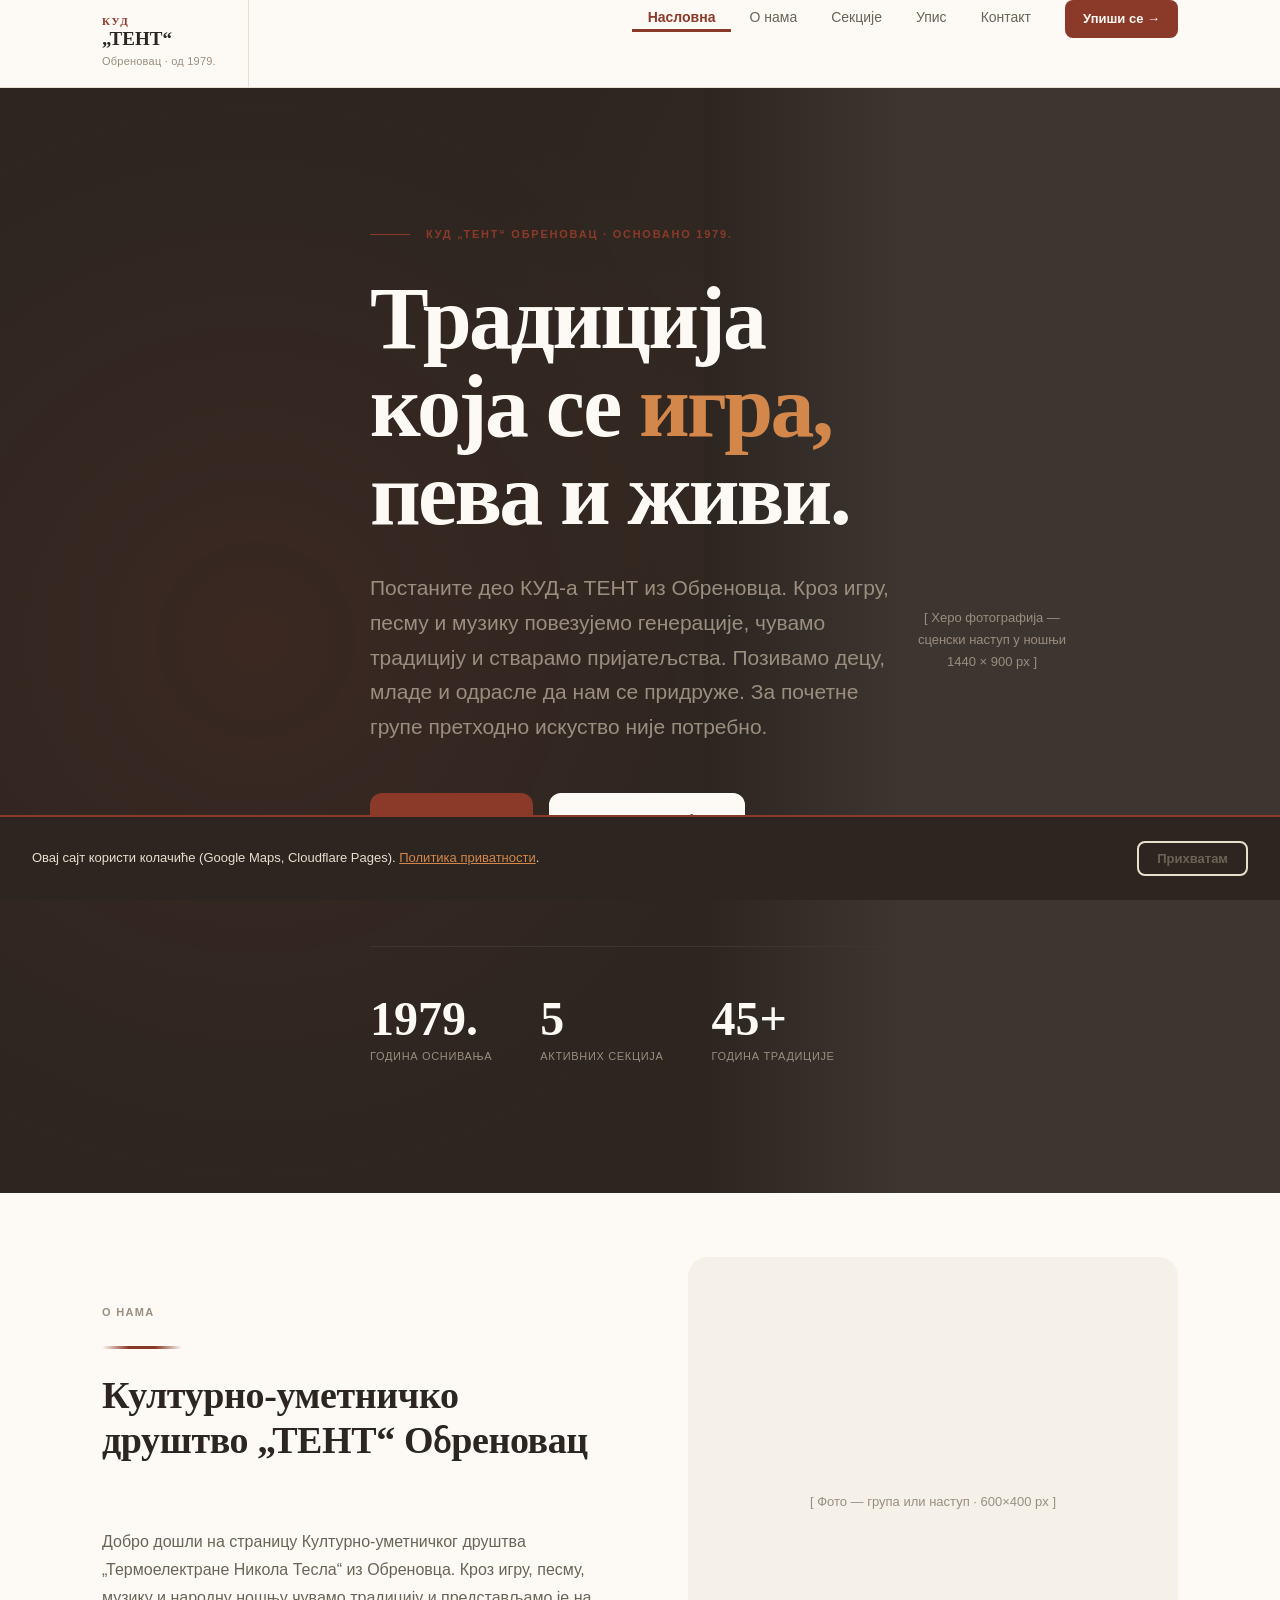
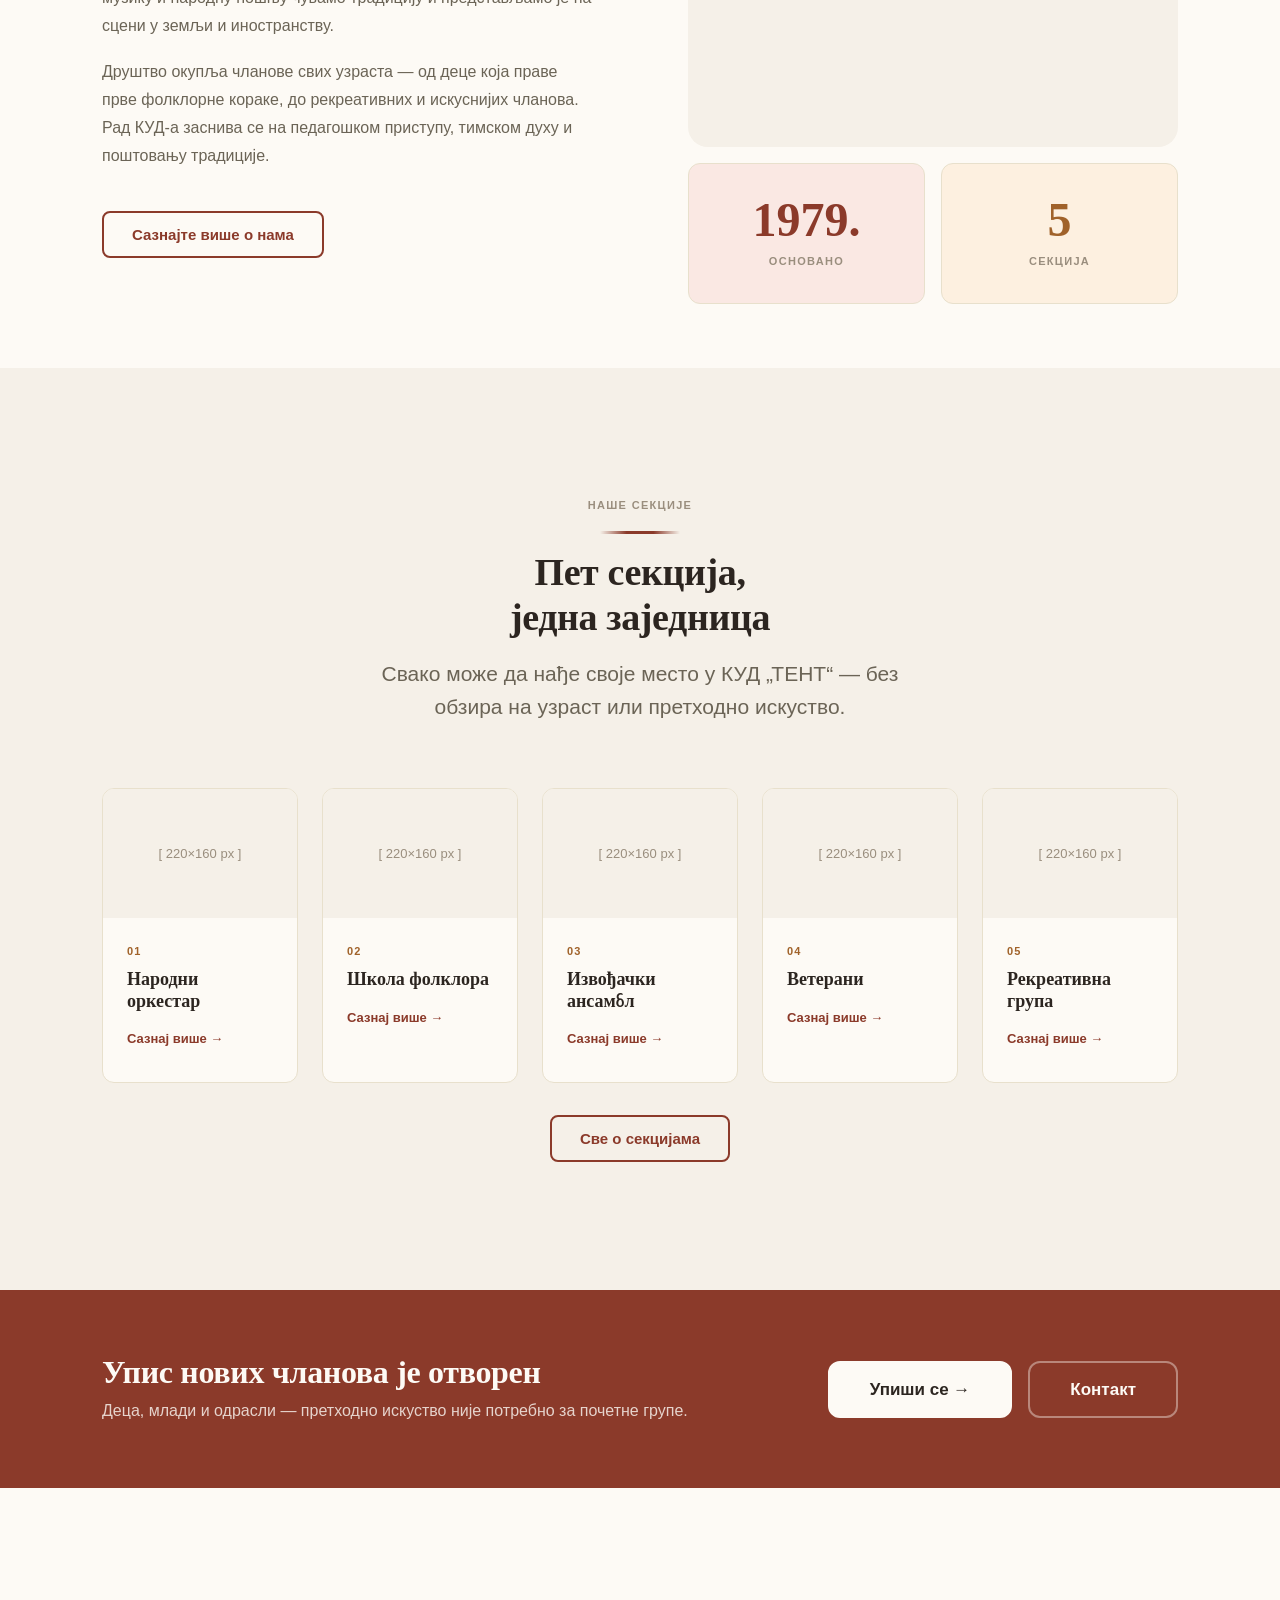
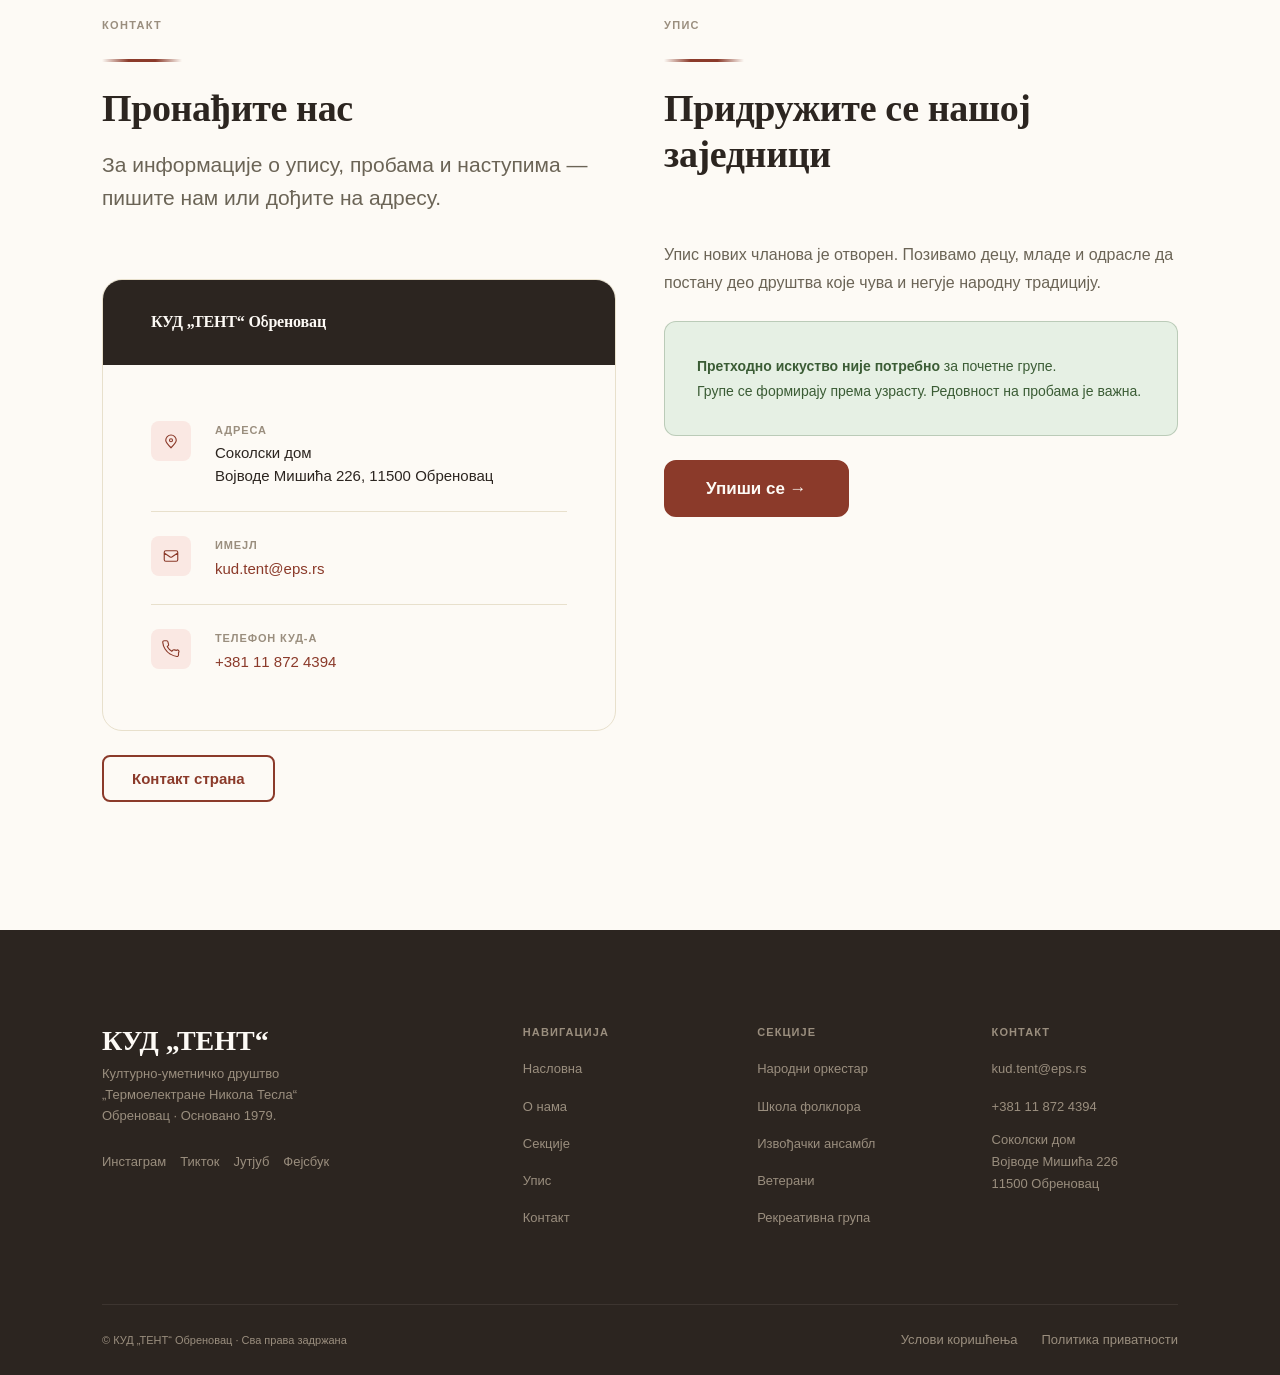
==== commit 0fff32d2: "Sadržaj: kontakt, istorijat, forma upisa, mapa, mreže, ćirilica - Naslovna: novi tekst ispod H1 - O " ====
--- a/index.html
+++ b/index.html
@@ -3,7 +3,7 @@
 <head>
 <meta charset="UTF-8">
 <meta name="viewport" content="width=device-width, initial-scale=1.0">
-<title>КУД „ТЕНТ" Обреновац — Народна игра, песма и традиција од 1979.</title>
+<title>КУД „ТЕНТ“ Обреновац — Народна игра, песма и традиција од 1979.</title>
 <meta name="description" content="Културно-уметничко друштво Термоелектране Никола Тесла из Обреновца. Народна игра, песма и традиција од 1979. Упис отворен.">
 <link rel="stylesheet" href="style.css">
 </head>
@@ -14,7 +14,7 @@
   <div class="site-header__inner">
     <a href="index.html" class="site-logo">
       <span class="site-logo__kud">КУД</span>
-      <span class="site-logo__name">„ТЕНТ"</span>
+      <span class="site-logo__name">„ТЕНТ“</span>
       <span class="site-logo__sub">Обреновац · од 1979.</span>
     </a>
     <button class="nav-toggle" aria-label="Отвори мени" onclick="this.closest('header').querySelector('.site-nav').classList.toggle('open')">☰</button>
@@ -45,10 +45,10 @@
       <div class="hero__content">
         <div class="hero__eyebrow">
           <span class="hero__eyebrow-line"></span>
-          <span class="hero__eyebrow-text">КУД „ТЕНТ" Обреновац · Основано 1979.</span>
+          <span class="hero__eyebrow-text">КУД „ТЕНТ“ Обреновац · Основано 1979.</span>
         </div>
         <h1 class="t-hero">Традиција<br>која се <em>игра,</em><br>пева и живи.</h1>
-        <p class="hero__lead">Место где деца стичу прве кораке, прве пријатеље и прве наступе. Придружите нам се.</p>
+        <p class="hero__lead">Постаните део КУД-а ТЕНТ из Обреновца. Кроз игру, песму и музику повезујемо генерације, чувамо традицију и стварамо пријатељства. Позивамо децу, младе и одрасле да нам се придруже. За почетне групе претходно искуство није потребно.</p>
         <div class="hero__actions">
           <a href="upis.html" class="btn btn--primary btn--lg">Упиши се</a>
           <a href="sekcije.html" class="btn btn--white btn--lg">Наше секције</a>
@@ -79,9 +79,9 @@
           <div class="section-header">
             <span class="t-label">О нама</span>
             <div class="ornament--rust"></div>
-            <h2 class="t-h2">Културно-уметничко друштво „ТЕНТ" Обреновац</h2>
-          </div>
-          <p class="t-body">Добро дошли на страницу Културно-уметничког друштва „Термоелектране Никола Тесла" из Обреновца. Кроз игру, песму, музику и народну ношњу чувамо традицију и представљамо је на сцени у земљи и иностранству.</p>
+            <h2 class="t-h2">Културно-уметничко друштво „ТЕНТ“ Обреновац</h2>
+          </div>
+          <p class="t-body">Добро дошли на страницу Културно-уметничког друштва „Термоелектране Никола Тесла“ из Обреновца. Кроз игру, песму, музику и народну ношњу чувамо традицију и представљамо је на сцени у земљи и иностранству.</p>
           <p class="t-body">Друштво окупља чланове свих узраста — од деце која праве прве фолклорне кораке, до рекреативних и искуснијих чланова. Рад КУД-а заснива се на педагошком приступу, тимском духу и поштовању традиције.</p>
           <a href="o-nama.html" class="btn btn--secondary mt-3">Сазнајте више о нама</a>
         </div>
@@ -107,7 +107,7 @@
         <span class="t-label">Наше секције</span>
         <div class="ornament--rust" style="margin:var(--sp-2) auto;"></div>
         <h2 class="t-h2">Пет секција,<br>једна заједница</h2>
-        <p class="t-lead mt-2">Свако може да нађе своје место у КУД „ТЕНТ" — без обзира на узраст или претходно искуство.</p>
+        <p class="t-lead mt-2">Свако може да нађе своје место у КУД „ТЕНТ“ — без обзира на узраст или претходно искуство.</p>
       </div>
       <div class="grid-5">
         <a href="sekcije.html#narodni-orkestar" class="sekcija-card">
@@ -185,19 +185,19 @@
             <p class="t-lead mt-2">За информације о упису, пробама и наступима — пишите нам или дођите на адресу.</p>
           </div>
           <div class="kontakt-info">
-            <div class="kontakt-info__head"><h3 class="t-h4">КУД „ТЕНТ" Обреновац</h3></div>
+            <div class="kontakt-info__head"><h3 class="t-h4">КУД „ТЕНТ“ Обреновац</h3></div>
             <div class="kontakt-info__body">
               <div class="kontakt-row">
                 <div class="kontakt-row__icon"><svg width="18" height="18" fill="none" stroke="currentColor" stroke-width="1.5" viewBox="0 0 24 24"><path d="M12 21c-4.418-4.418-7-7.582-7-10a7 7 0 0114 0c0 2.418-2.582 5.582-7 10z"/><circle cx="12" cy="11" r="2"/></svg></div>
-                <div><div class="kontakt-row__label">Адреса</div><div class="kontakt-row__val">Војводе Мишића бр. 226<br>11500 Обреновац</div></div>
+                <div><div class="kontakt-row__label">Адреса</div><div class="kontakt-row__val">Соколски дом<br>Војводе Мишића 226, 11500 Обреновац</div></div>
               </div>
               <div class="kontakt-row">
                 <div class="kontakt-row__icon"><svg width="18" height="18" fill="none" stroke="currentColor" stroke-width="1.5" viewBox="0 0 24 24"><path d="M3 8l7.89 5.26a2 2 0 002.22 0L21 8M5 19h14a2 2 0 002-2V7a2 2 0 00-2-2H5a2 2 0 00-2 2v10a2 2 0 002 2z"/></svg></div>
-                <div><div class="kontakt-row__label">Имejл</div><div class="kontakt-row__val"><a href="mailto:kud.tent@eps.rs">kud.tent@eps.rs</a></div></div>
+                <div><div class="kontakt-row__label">Имејл</div><div class="kontakt-row__val"><a href="mailto:kud.tent@eps.rs">kud.tent@eps.rs</a></div></div>
               </div>
               <div class="kontakt-row">
                 <div class="kontakt-row__icon"><svg width="18" height="18" fill="none" stroke="currentColor" stroke-width="1.5" viewBox="0 0 24 24"><path d="M22 16.92v3a2 2 0 01-2.18 2 19.79 19.79 0 01-8.63-3.07A19.5 19.5 0 014.07 12 19.79 19.79 0 011 3.18 2 2 0 013 1h3a2 2 0 012 1.72 12.84 12.84 0 00.7 2.81 2 2 0 01-.45 2.11L7.09 8.91a16 16 0 006 6l1.27-1.27a2 2 0 012.11-.45 12.84 12.84 0 002.81.7A2 2 0 0122 16.92z"/></svg></div>
-                <div><div class="kontakt-row__label">Телефон</div><div class="kontakt-row__val"><a href="tel:+381612850712">+381 61 285 0712</a></div></div>
+                <div><div class="kontakt-row__label">Телефон КУД-а</div><div class="kontakt-row__val"><a href="tel:+381118724394">+381 11 872 4394</a></div></div>
               </div>
             </div>
           </div>
@@ -209,7 +209,7 @@
             <div class="ornament--rust"></div>
             <h2 class="t-h2">Придружите се нашој заједници</h2>
           </div>
-          <p class="t-body">Упис нових чланова је отворен. Позивамо децу, младе и одрасле да постану dio друштва које чува и негује народну традицију.</p>
+          <p class="t-body">Упис нових чланова је отворен. Позивамо децу, младе и одрасле да постану део друштва које чува и негује народну традицију.</p>
           <div class="info-box info-box--forest mt-3">
             <strong>Претходно искуство није потребно</strong> за почетне групе.<br>
             Групе се формирају према узрасту. Редовност на пробама је важна.
@@ -227,8 +227,9 @@
   <div class="container">
     <div class="site-footer__top">
       <div class="site-footer__brand">
-        <div class="name">КУД „ТЕНТ"</div>
-        <p class="tagline">Културно-уметничко друштво<br>„Термоелектране Никола Тесла"<br>Обреновац · Основано 1979.</p>
+        <div class="name">КУД „ТЕНТ“</div>
+        <p class="tagline">Културно-уметничко друштво<br>„Термоелектране Никола Тесла“<br>Обреновац · Основано 1979.</p>
+        <div class="footer-social"><a href="https://www.instagram.com/kudtent/" target="_blank" rel="noopener">Инстаграм</a><a href="https://www.tiktok.com/@kudtent" target="_blank" rel="noopener">Тикток</a><a href="https://www.youtube.com/@KUDTENT79" target="_blank" rel="noopener">Јутјуб</a><a href="https://www.facebook.com/kudtent/?locale=sr_RS" target="_blank" rel="noopener">Фејсбук</a></div>
       </div>
       <div>
         <h5>Навигација</h5>
@@ -254,13 +255,13 @@
         <h5>Контакт</h5>
         <ul>
           <li><a href="mailto:kud.tent@eps.rs">kud.tent@eps.rs</a></li>
-          <li><a href="tel:+381612850712">+381 61 285 0712</a></li>
-          <li style="color:var(--stone-light);font-size:13px;">Војводе Мишића бр. 226<br>11500 Обреновац</li>
+          <li><a href="tel:+381118724394">+381 11 872 4394</a></li>
+          <li style="color:var(--stone-light);font-size:13px;">Соколски дом<br>Војводе Мишића 226<br>11500 Обреновац</li>
         </ul>
       </div>
     </div>
     <div class="site-footer__bottom">
-      <span>© КУД „ТЕНТ" Обреновац · Сва права задржана</span>
+      <span>© КУД „ТЕНТ“ Обреновац · Сва права задржана</span>
       <div style="display:flex;gap:var(--sp-3);">
         <a href="uslovi.html">Услови коришћења</a>
         <a href="privatnost.html">Политика приватности</a>
--- a/style.css
+++ b/style.css
@@ -1,105 +1,160 @@
 /* ============================================================
-   KUD "TENT" — Shared Design System
-   Toplo i narodno: rđa, oker, krem, ugalj
-   ============================================================ */
-
-/* --- Reset & Base ----------------------------------------- */
+   КУД „ТЕНТ" — Design System v2
+   Konzervativno, tradicionalno, 2026 tipografija
+   Boje: rđa, oker, krem, ugalj 
+    ============================================================ */
+
+/* --- Reset ------------------------------------------------- */
 *, *::before, *::after { box-sizing: border-box; margin: 0; padding: 0; }
-
-html { scroll-behavior: smooth; }
-
+html { scroll-behavior: smooth; -webkit-font-smoothing: antialiased; }
+
+/* --- Tokens ----------------------------------------------- */
+:root {
+  --rust:         #8B3A2A;
+  --rust-hover:   #C05A3F;
+  --rust-pale:    #FAE8E3;
+  --rust-dark:    #5C2219;
+  --ochre:        #A0622A;
+  --ochre-light:  #D4874A;
+  --ochre-pale:   #FDF0E0;
+  --forest:       #3B5C35;
+  --forest-pale:  #E6F0E4;
+  --cream:        #F5F0E8;
+  --cream-dark:   #E8E0CC;
+  --cream-darker: #D4C9B0;
+  --stone:        #6B6456;
+  --stone-light:  #9A8E7E;
+  --charcoal:     #2C2520;
+  --charcoal-mid: #3D3530;
+  --warm-white:   #FDFAF5;
+
+  /* Tipografska skala — fluid */
+  --text-xs:   11px;
+  --text-sm:   13px;
+  --text-base: 16px;
+  --text-md:   18px;
+  --text-lg:   22px;
+  --text-xl:   28px;
+  --text-2xl:  36px;
+  --text-3xl:  48px;
+  --text-4xl:  64px;
+  --text-hero: clamp(52px, 8vw, 88px);
+
+  /* Spacing skala */
+  --sp-1:  8px;
+  --sp-2:  16px;
+  --sp-3:  24px;
+  --sp-4:  32px;
+  --sp-5:  48px;
+  --sp-6:  64px;
+  --sp-7:  96px;
+  --sp-8:  128px;
+
+  /* Radius */
+  --r-sm:  4px;
+  --r-md:  8px;
+  --r-lg:  12px;
+  --r-xl:  20px;
+}
+
+/* --- Base -------------------------------------------------- */
 body {
   font-family: -apple-system, BlinkMacSystemFont, "Segoe UI", Helvetica, Arial, sans-serif;
-  font-size: 16px;
+  font-size: var(--text-base);
   line-height: 1.7;
-  color: #2C2520;
-  background: #F5F0E8;
-}
-
-/* --- Tokens ----------------------------------------------- */
-:root {
-  --rust:        #8B3A2A;
-  --rust-hover:  #C05A3F;
-  --rust-pale:   #FAE8E3;
-  --ochre:       #A0622A;
-  --ochre-light: #D4874A;
-  --ochre-pale:  #FDF0E0;
-  --forest:      #3B5C35;
-  --forest-pale: #E6F0E4;
-  --cream:       #F5F0E8;
-  --cream-dark:  #E8E0CC;
-  --stone:       #6B6456;
-  --stone-light: #9A8E7E;
-  --charcoal:    #2C2520;
-  --warm-white:  #FDFAF5;
-}
-
-/* --- Typography ------------------------------------------- */
-h1, h2, h3, h4 {
+  color: var(--charcoal);
+  background: var(--cream);
+}
+
+/* --- Tipografija ------------------------------------------ */
+h1, h2, h3, h4, h5 {
   font-family: Georgia, "Times New Roman", serif;
   color: var(--charcoal);
-  line-height: 1.25;
-}
-h1 { font-size: clamp(26px, 5vw, 40px); font-weight: 600; }
-h2 { font-size: clamp(22px, 4vw, 32px); font-weight: 600; }
-h3 { font-size: clamp(18px, 3vw, 22px); font-weight: 600; }
-h4 { font-size: 17px; font-weight: 600; }
-
-p { margin-bottom: 1rem; }
+  line-height: 1.15;
+  font-weight: 700;
+  letter-spacing: -0.01em;
+}
+
+/* Fluid tipografska skala */
+.t-hero    { font-size: var(--text-hero); line-height: 1.0; letter-spacing: -0.03em; }
+.t-display { font-size: clamp(36px, 5vw, 56px); line-height: 1.1; letter-spacing: -0.02em; }
+.t-h1      { font-size: clamp(32px, 4vw, 48px); line-height: 1.15; letter-spacing: -0.02em; }
+.t-h2      { font-size: clamp(26px, 3.5vw, 38px); line-height: 1.2; letter-spacing: -0.01em; }
+.t-h3      { font-size: clamp(20px, 2.5vw, 26px); line-height: 1.25; }
+.t-h4      { font-size: clamp(17px, 2vw, 20px); line-height: 1.3; }
+.t-lead    { font-size: clamp(17px, 2vw, 21px); line-height: 1.6; color: var(--stone); font-weight: 400; }
+.t-body    { font-size: var(--text-base); line-height: 1.75; color: var(--stone); }
+.t-sm      { font-size: var(--text-sm); line-height: 1.6; color: var(--stone-light); }
+.t-label   { font-size: var(--text-xs); font-weight: 700; letter-spacing: .12em; text-transform: uppercase; color: var(--stone-light); font-family: -apple-system, sans-serif; }
+
+p { margin-bottom: 1.1em; }
 p:last-child { margin-bottom: 0; }
-
-a { color: var(--rust); text-decoration: underline; }
+a { color: var(--rust); }
 a:hover { color: var(--rust-hover); }
+strong { color: var(--charcoal); font-weight: 600; }
 
 /* --- Layout ----------------------------------------------- */
 .container {
-  max-width: 1080px;
+  max-width: 1140px;
   margin: 0 auto;
-  padding: 0 24px;
-}
-
-.section {
-  padding: 64px 0;
-}
-.section--tight { padding: 40px 0; }
-.section--dark {
-  background: var(--charcoal);
-  color: var(--cream-dark);
-}
-.section--cream { background: var(--cream); }
-.section--warm  { background: var(--ochre-pale); }
-.section--rust-pale { background: var(--rust-pale); }
+  padding: 0 var(--sp-4);
+}
+.container--narrow { max-width: 780px; }
+.container--wide   { max-width: 1400px; }
+
+/* Sections */
+.section        { padding: var(--sp-8) 0; }
+.section--lg    { padding: calc(var(--sp-8) * 1.25) 0; }
+.section--sm    { padding: var(--sp-6) 0; }
+.section--xs    { padding: var(--sp-5) 0; }
+
+/* Backgrounds */
+.bg-cream       { background: var(--cream); }
+.bg-warm-white  { background: var(--warm-white); }
+.bg-charcoal    { background: var(--charcoal); }
+.bg-ochre-pale  { background: var(--ochre-pale); }
+.bg-rust-pale   { background: var(--rust-pale); }
 
 /* Grid */
-.grid-2 { display: grid; grid-template-columns: 1fr 1fr; gap: 24px; }
-.grid-3 { display: grid; grid-template-columns: repeat(3, 1fr); gap: 24px; }
-.grid-5 { display: grid; grid-template-columns: repeat(5, 1fr); gap: 16px; }
-
-@media (max-width: 768px) {
-  .grid-2, .grid-3, .grid-5 { grid-template-columns: 1fr; }
-}
-@media (max-width: 960px) {
-  .grid-5 { grid-template-columns: repeat(3, 1fr); }
-}
-
-/* --- Ornament divider ------------------------------------- */
+.grid-2 { display: grid; grid-template-columns: 1fr 1fr; gap: var(--sp-4); }
+.grid-3 { display: grid; grid-template-columns: repeat(3,1fr); gap: var(--sp-4); }
+.grid-4 { display: grid; grid-template-columns: repeat(4,1fr); gap: var(--sp-3); }
+.grid-5 { display: grid; grid-template-columns: repeat(5,1fr); gap: var(--sp-3); }
+
+@media (max-width: 900px) {
+  .grid-4, .grid-5 { grid-template-columns: repeat(2,1fr); gap: var(--sp-3); }
+}
+@media (max-width: 700px) {
+  .grid-2, .grid-3 { grid-template-columns: 1fr; }
+  .grid-4, .grid-5 { grid-template-columns: 1fr 1fr; }
+}
+@media (max-width: 480px) {
+  .grid-4, .grid-5 { grid-template-columns: 1fr; }
+}
+
+/* Flex utils */
+.flex         { display: flex; }
+.flex-center  { display: flex; align-items: center; justify-content: center; }
+.flex-between { display: flex; align-items: center; justify-content: space-between; }
+.gap-1 { gap: var(--sp-1); }
+.gap-2 { gap: var(--sp-2); }
+.gap-3 { gap: var(--sp-3); }
+
+/* --- Ornament --------------------------------------------- */
 .ornament {
+  height: 1px;
+  background: linear-gradient(90deg, transparent, var(--cream-darker), transparent);
+  margin: var(--sp-6) 0;
+}
+.ornament--ochre {
   height: 2px;
   background: linear-gradient(90deg, transparent, var(--ochre-light), transparent);
-  border-radius: 2px;
-  margin: 48px 0;
-}
-.ornament--sm { margin: 24px 0; }
-
-/* --- Section label ---------------------------------------- */
-.section-label {
-  font-size: 11px;
-  font-weight: 600;
-  letter-spacing: .1em;
-  text-transform: uppercase;
-  color: var(--stone-light);
-  margin-bottom: 12px;
-  display: block;
+}
+.ornament--rust {
+  height: 3px;
+  background: linear-gradient(90deg, transparent, var(--rust), var(--rust), transparent);
+  width: 80px;
+  margin: var(--sp-3) 0;
 }
 
 /* ============================================================
@@ -110,78 +165,105 @@
   border-bottom: 1px solid var(--cream-dark);
   position: sticky;
   top: 0;
-  z-index: 100;
-}
-
+  z-index: 200;
+}
 .site-header__inner {
-  display: flex;
-  align-items: center;
+  max-width: 1140px;
+  margin: 0 auto;
+  padding: 0 var(--sp-4);
+  display: flex;
+  align-items: stretch;
   justify-content: space-between;
-  padding: 14px 24px;
-  max-width: 1080px;
-  margin: 0 auto;
-  gap: 24px;
-}
-
+  min-height: 68px;
+}
+
+/* Logo */
 .site-logo {
+  display: flex;
+  flex-direction: column;
+  justify-content: center;
   text-decoration: none;
+  padding: var(--sp-2) 0;
+  border-right: 1px solid var(--cream-dark);
+  padding-right: var(--sp-4);
+  margin-right: var(--sp-3);
   flex-shrink: 0;
 }
-.site-logo__name {
-  display: block;
+.site-logo__kud {
   font-family: Georgia, serif;
-  font-size: 18px;
-  font-weight: 600;
+  font-size: 11px;
+  font-weight: 700;
+  letter-spacing: .16em;
+  text-transform: uppercase;
   color: var(--rust);
   line-height: 1;
-  text-decoration: none;
+}
+.site-logo__name {
+  font-family: Georgia, serif;
+  font-size: 19px;
+  font-weight: 700;
+  color: var(--charcoal);
+  line-height: 1.1;
+  margin-top: 2px;
 }
 .site-logo__sub {
-  display: block;
-  font-size: 10px;
-  color: var(--stone);
+  font-size: 11px;
+  color: var(--stone-light);
   margin-top: 2px;
   letter-spacing: .02em;
 }
 
+/* Nav */
 .site-nav {
   display: flex;
-  gap: 4px;
+  align-items: center;
   list-style: none;
-  flex-wrap: wrap;
+  gap: 2px;
 }
 .site-nav a {
-  display: block;
-  padding: 6px 12px;
+  display: flex;
+  align-items: center;
+  height: 100%;
+  padding: 0 var(--sp-2);
   font-size: 14px;
   font-weight: 500;
-  color: var(--charcoal);
+  color: var(--stone);
   text-decoration: none;
-  border-radius: 6px;
-  border-bottom: 2px solid transparent;
-  transition: color .15s, background .15s;
-}
-.site-nav a:hover,
-.site-nav a.active {
-  color: var(--rust);
-  background: var(--rust-pale);
-  border-bottom-color: var(--rust);
-}
+  border-bottom: 3px solid transparent;
+  transition: color .15s, border-color .15s;
+  white-space: nowrap;
+}
+.site-nav a:hover { color: var(--charcoal); border-bottom-color: var(--cream-dark); }
+.site-nav a.active { color: var(--rust); border-bottom-color: var(--rust); font-weight: 600; }
+
+/* Nav CTA */
+.site-nav .nav-cta a {
+  background: var(--rust);
+  color: var(--warm-white) !important;
+  border-radius: var(--r-md);
+  padding: 8px 18px !important;
+  height: auto !important;
+  border-bottom: none !important;
+  margin-left: var(--sp-2);
+  font-size: 13px !important;
+  font-weight: 600 !important;
+}
+.site-nav .nav-cta a:hover { background: var(--rust-hover) !important; }
 
 /* Hamburger */
 .nav-toggle {
   display: none;
   background: none;
-  border: 0.5px solid var(--cream-dark);
-  border-radius: 6px;
-  padding: 8px 10px;
+  border: 1px solid var(--cream-dark);
+  border-radius: var(--r-md);
+  padding: 8px 12px;
   cursor: pointer;
+  font-size: 20px;
   color: var(--charcoal);
-  font-size: 18px;
-  line-height: 1;
-}
-@media (max-width: 680px) {
-  .nav-toggle { display: block; }
+  align-self: center;
+}
+@media (max-width: 760px) {
+  .nav-toggle { display: flex; align-items: center; }
   .site-nav {
     display: none;
     position: absolute;
@@ -189,11 +271,19 @@
     left: 0; right: 0;
     background: var(--warm-white);
     border-top: 1px solid var(--cream-dark);
+    border-bottom: 2px solid var(--cream-dark);
     flex-direction: column;
-    padding: 12px 24px 16px;
-    gap: 4px;
+    align-items: stretch;
+    padding: var(--sp-2) var(--sp-3);
+    gap: 2px;
+    box-shadow: 0 8px 24px rgba(44,37,32,.08);
   }
   .site-nav.open { display: flex; }
+  .site-nav a { padding: 10px var(--sp-2); border-bottom: none !important; border-radius: var(--r-md); }
+  .site-nav a:hover { background: var(--cream); }
+  .site-nav a.active { background: var(--rust-pale); }
+  .site-nav .nav-cta { margin-top: var(--sp-1); }
+  .site-nav .nav-cta a { margin-left: 0 !important; justify-content: center; }
   .site-header__inner { position: relative; }
 }
 
@@ -203,48 +293,59 @@
 .site-footer {
   background: var(--charcoal);
   color: var(--stone-light);
-  padding: 40px 0 24px;
-}
-.site-footer__grid {
+}
+.site-footer__top {
+  padding: var(--sp-7) 0 var(--sp-6);
   display: grid;
-  grid-template-columns: 1.5fr 1fr 1fr;
-  gap: 32px;
-  margin-bottom: 32px;
-}
-@media (max-width: 680px) {
-  .site-footer__grid { grid-template-columns: 1fr; gap: 24px; }
-}
-.site-footer__logo {
+  grid-template-columns: 2fr 1fr 1fr 1fr;
+  gap: var(--sp-5);
+}
+@media (max-width: 860px) {
+  .site-footer__top { grid-template-columns: 1fr 1fr; gap: var(--sp-4); }
+}
+@media (max-width: 500px) {
+  .site-footer__top { grid-template-columns: 1fr; gap: var(--sp-4); }
+}
+
+.site-footer__brand .name {
   font-family: Georgia, serif;
-  font-size: 17px;
-  color: var(--cream);
-  margin-bottom: 6px;
-}
-.site-footer p { font-size: 13px; line-height: 1.6; margin-bottom: 0; }
-.site-footer h4 {
-  font-size: 12px;
-  font-weight: 600;
+  font-size: var(--text-xl);
+  font-weight: 700;
+  color: var(--warm-white);
+  line-height: 1.1;
+  margin-bottom: var(--sp-1);
+}
+.site-footer__brand .tagline {
+  font-size: var(--text-sm);
+  color: var(--stone-light);
+  line-height: 1.6;
+  margin-bottom: var(--sp-3);
+}
+.site-footer h5 {
+  font-family: -apple-system, sans-serif;
+  font-size: var(--text-xs);
+  font-weight: 700;
+  letter-spacing: .1em;
   text-transform: uppercase;
-  letter-spacing: .08em;
-  color: var(--stone-light);
-  margin-bottom: 10px;
-  font-family: -apple-system, sans-serif;
+  color: var(--stone-light);
+  margin-bottom: var(--sp-2);
 }
 .site-footer ul { list-style: none; }
-.site-footer ul li { margin-bottom: 6px; }
-.site-footer a { color: var(--stone-light); font-size: 13px; text-decoration: none; }
-.site-footer a:hover { color: var(--cream); }
+.site-footer ul li { margin-bottom: 10px; }
+.site-footer a { color: var(--stone-light); font-size: var(--text-sm); text-decoration: none; transition: color .15s; }
+.site-footer a:hover { color: var(--warm-white); }
+
 .site-footer__bottom {
-  border-top: 0.5px solid #3d3530;
-  padding-top: 20px;
+  border-top: 1px solid var(--charcoal-mid);
+  padding: var(--sp-3) 0;
   display: flex;
   justify-content: space-between;
   align-items: center;
   flex-wrap: wrap;
-  gap: 8px;
-  font-size: 12px;
-}
-.site-footer__bottom a { font-size: 12px; }
+  gap: var(--sp-2);
+  font-size: var(--text-xs);
+  color: var(--stone-light);
+}
 
 /* ============================================================
    BUTTONS
@@ -252,265 +353,657 @@
 .btn {
   display: inline-flex;
   align-items: center;
-  gap: 6px;
-  padding: 11px 22px;
+  justify-content: center;
+  gap: var(--sp-1);
+  padding: 14px 28px;
   font-size: 15px;
-  font-weight: 500;
-  border-radius: 6px;
-  border: none;
+  font-weight: 600;
+  border-radius: var(--r-md);
+  border: 2px solid transparent;
   cursor: pointer;
   text-decoration: none;
-  transition: background .15s, color .15s, border-color .15s;
+  transition: all .18s;
   font-family: inherit;
   line-height: 1;
+  white-space: nowrap;
 }
 .btn--primary {
   background: var(--rust);
   color: var(--warm-white);
-}
-.btn--primary:hover { background: var(--rust-hover); color: var(--warm-white); }
+  border-color: var(--rust);
+}
+.btn--primary:hover {
+  background: var(--rust-hover);
+  border-color: var(--rust-hover);
+  color: var(--warm-white);
+  transform: translateY(-1px);
+  box-shadow: 0 4px 16px rgba(139,58,42,.3);
+}
 .btn--secondary {
   background: transparent;
   color: var(--rust);
-  border: 1.5px solid var(--rust);
-}
-.btn--secondary:hover { background: var(--rust-pale); }
+  border-color: var(--rust);
+}
+.btn--secondary:hover {
+  background: var(--rust-pale);
+  transform: translateY(-1px);
+}
+.btn--white {
+  background: var(--warm-white);
+  color: var(--charcoal);
+  border-color: var(--warm-white);
+}
+.btn--white:hover {
+  background: var(--cream);
+  color: var(--rust);
+  transform: translateY(-1px);
+}
 .btn--ghost {
   background: transparent;
   color: var(--stone);
-  border: 0.5px solid var(--cream-dark);
+  border-color: var(--cream-dark);
 }
 .btn--ghost:hover { background: var(--cream); color: var(--charcoal); }
-.btn--sm { padding: 7px 14px; font-size: 13px; }
-
-/* ============================================================
-   PAGE HERO (slim — inne strane)
+
+.btn--lg { padding: 18px 40px; font-size: 17px; border-radius: var(--r-lg); }
+.btn--sm { padding: 9px 18px; font-size: 13px; }
+.btn--xs { padding: 6px 12px; font-size: 12px; }
+
+/* ============================================================
+   HERO — NASLOVNA
+   ============================================================ */
+.hero {
+  background: var(--charcoal);
+  position: relative;
+  overflow: hidden;
+  min-height: 88vh;
+  display: flex;
+  align-items: center;
+}
+.hero__bg-pattern {
+  position: absolute;
+  inset: 0;
+  background-image:
+    radial-gradient(circle at 20% 50%, rgba(139,58,42,.15) 0%, transparent 50%),
+    radial-gradient(circle at 80% 20%, rgba(160,98,42,.1) 0%, transparent 40%);
+}
+.hero__content {
+  position: relative;
+  z-index: 2;
+  padding: var(--sp-8) 0;
+  max-width: 820px;
+}
+.hero__eyebrow {
+  display: inline-flex;
+  align-items: center;
+  gap: var(--sp-2);
+  margin-bottom: var(--sp-4);
+}
+.hero__eyebrow-line {
+  width: 40px;
+  height: 1px;
+  background: var(--rust);
+}
+.hero__eyebrow-text {
+  font-size: var(--text-xs);
+  font-weight: 700;
+  letter-spacing: .16em;
+  text-transform: uppercase;
+  color: var(--rust);
+  font-family: -apple-system, sans-serif;
+}
+.hero h1 {
+  color: var(--warm-white);
+  margin-bottom: var(--sp-4);
+}
+.hero h1 em {
+  font-style: normal;
+  color: var(--ochre-light);
+}
+.hero__lead {
+  font-size: clamp(17px, 2vw, 21px);
+  color: var(--stone-light);
+  line-height: 1.65;
+  margin-bottom: var(--sp-5);
+  max-width: 540px;
+}
+.hero__actions {
+  display: flex;
+  gap: var(--sp-2);
+  flex-wrap: wrap;
+  margin-bottom: var(--sp-7);
+}
+.hero__stats {
+  display: flex;
+  gap: var(--sp-5);
+  padding-top: var(--sp-5);
+  border-top: 1px solid var(--charcoal-mid);
+  flex-wrap: wrap;
+}
+.hero__stat-num {
+  font-family: Georgia, serif;
+  font-size: var(--text-3xl);
+  font-weight: 700;
+  color: var(--warm-white);
+  line-height: 1;
+}
+.hero__stat-label {
+  font-size: var(--text-xs);
+  color: var(--stone-light);
+  letter-spacing: .06em;
+  text-transform: uppercase;
+  margin-top: 4px;
+}
+
+/* Hero image side */
+.hero__img-col {
+  position: absolute;
+  right: 0;
+  top: 0;
+  bottom: 0;
+  width: 45%;
+  overflow: hidden;
+}
+.hero__img-col::before {
+  content: '';
+  position: absolute;
+  left: 0; top: 0; bottom: 0;
+  width: 200px;
+  background: linear-gradient(90deg, var(--charcoal), transparent);
+  z-index: 1;
+}
+.hero__img-placeholder {
+  width: 100%;
+  height: 100%;
+  background: var(--charcoal-mid);
+  display: flex;
+  align-items: center;
+  justify-content: center;
+  font-size: var(--text-sm);
+  color: var(--stone-light);
+  text-align: center;
+  padding: var(--sp-4);
+}
+@media (max-width: 860px) {
+  .hero { min-height: auto; }
+  .hero__img-col { display: none; }
+  .hero__content { max-width: 100%; }
+}
+
+/* ============================================================
+   PAGE HERO (unutrašnje strane)
    ============================================================ */
 .page-hero {
+  background: var(--charcoal);
+  padding: var(--sp-7) 0 var(--sp-6);
+  position: relative;
+  overflow: hidden;
+}
+.page-hero::after {
+  content: '';
+  position: absolute;
+  bottom: 0; left: 0; right: 0;
+  height: 3px;
+  background: linear-gradient(90deg, transparent, var(--rust), transparent);
+}
+.page-hero .t-label { color: var(--rust); margin-bottom: var(--sp-2); display: block; }
+.page-hero h1 { color: var(--warm-white); }
+.page-hero .t-lead { color: var(--stone-light); margin-top: var(--sp-2); max-width: 560px; }
+
+/* ============================================================
+   SECTION HEADER (reusable)
+   ============================================================ */
+.section-header { margin-bottom: var(--sp-6); }
+.section-header--center { text-align: center; }
+.section-header--center .ornament--rust { margin: var(--sp-3) auto; }
+.section-header .t-label { margin-bottom: var(--sp-2); display: block; }
+.section-header h2 { margin-bottom: var(--sp-2); }
+.section-header .t-lead { max-width: 580px; }
+.section-header--center .t-lead { margin: 0 auto; }
+
+/* ============================================================
+   CARDS — Sekcije (naslovna)
+   ============================================================ */
+.sekcija-card {
+  display: block;
+  text-decoration: none;
+  background: var(--warm-white);
+  border: 1px solid var(--cream-dark);
+  border-radius: var(--r-lg);
+  overflow: hidden;
+  transition: transform .2s, box-shadow .2s, border-color .2s;
+}
+.sekcija-card:hover {
+  transform: translateY(-4px);
+  box-shadow: 0 12px 32px rgba(44,37,32,.1);
+  border-color: var(--ochre-light);
+}
+.sekcija-card__img {
+  width: 100%;
+  aspect-ratio: 3/2;
   background: var(--cream);
+  display: flex;
+  align-items: center;
+  justify-content: center;
+  font-size: var(--text-sm);
+  color: var(--stone-light);
+  overflow: hidden;
+}
+.sekcija-card__img img { width: 100%; height: 100%; object-fit: cover; display: block; }
+.sekcija-card__body {
+  padding: var(--sp-3) var(--sp-3) var(--sp-4);
+}
+.sekcija-card__num {
+  font-size: var(--text-xs);
+  font-weight: 700;
+  letter-spacing: .1em;
+  text-transform: uppercase;
+  color: var(--ochre);
+  margin-bottom: var(--sp-1);
+  font-family: -apple-system, sans-serif;
+}
+.sekcija-card__name {
+  font-family: Georgia, serif;
+  font-size: var(--text-md);
+  font-weight: 700;
+  color: var(--charcoal);
+  margin-bottom: var(--sp-2);
+  line-height: 1.2;
+}
+.sekcija-card__arrow {
+  font-size: var(--text-sm);
+  color: var(--rust);
+  font-weight: 600;
+  display: flex;
+  align-items: center;
+  gap: 6px;
+  text-decoration: none;
+}
+
+/* ============================================================
+   SEKCIJA BLOK (detalj — sekcije.html)
+   ============================================================ */
+.sekcija-blok {
+  background: var(--warm-white);
+  border: 1px solid var(--cream-dark);
+  border-radius: var(--r-xl);
+  overflow: hidden;
+  scroll-margin-top: 100px;
+}
+.sekcija-blok__inner {
+  display: grid;
+  grid-template-columns: 420px 1fr;
+}
+.sekcija-blok:nth-child(even) .sekcija-blok__inner {
+  grid-template-columns: 1fr 420px;
+}
+.sekcija-blok:nth-child(even) .sekcija-blok__img { order: 2; }
+.sekcija-blok:nth-child(even) .sekcija-blok__content { order: 1; }
+
+@media (max-width: 860px) {
+  .sekcija-blok__inner,
+  .sekcija-blok:nth-child(even) .sekcija-blok__inner { grid-template-columns: 1fr; }
+  .sekcija-blok:nth-child(even) .sekcija-blok__img,
+  .sekcija-blok:nth-child(even) .sekcija-blok__content { order: unset; }
+}
+
+.sekcija-blok__img {
+  background: var(--cream);
+  min-height: 320px;
+  display: flex;
+  align-items: center;
+  justify-content: center;
+  font-size: var(--text-sm);
+  color: var(--stone-light);
+  text-align: center;
+  padding: var(--sp-3);
+  position: relative;
+}
+.sekcija-blok__img img { position: absolute; inset: 0; width: 100%; height: 100%; object-fit: cover; }
+
+.sekcija-blok__content {
+  padding: var(--sp-6) var(--sp-6);
+  display: flex;
+  flex-direction: column;
+  justify-content: center;
+}
+@media (max-width: 600px) { .sekcija-blok__content { padding: var(--sp-4); } }
+
+.sekcija-blok__num {
+  font-size: var(--text-xs);
+  font-weight: 700;
+  letter-spacing: .14em;
+  text-transform: uppercase;
+  color: var(--rust);
+  margin-bottom: var(--sp-2);
+  font-family: -apple-system, sans-serif;
+}
+.sekcija-blok__content h3 { margin-bottom: var(--sp-1); }
+.sekcija-blok__meta {
+  display: flex;
+  flex-wrap: wrap;
+  gap: var(--sp-1);
+  margin: var(--sp-3) 0;
+}
+.meta-badge {
+  display: inline-flex;
+  align-items: center;
+  gap: 5px;
+  padding: 5px 11px;
+  background: var(--cream);
+  border: 1px solid var(--cream-dark);
+  border-radius: 100px;
+  font-size: var(--text-xs);
+  color: var(--stone);
+  font-family: -apple-system, sans-serif;
+}
+.meta-badge strong { color: var(--charcoal); font-size: 11px; }
+.sekcija-blok__content p { font-size: 15px; color: var(--stone); line-height: 1.75; }
+.sekcija-blok__actions { display: flex; gap: var(--sp-2); margin-top: var(--sp-4); flex-wrap: wrap; }
+
+/* ============================================================
+   KONTAKT BLOK
+   ============================================================ */
+.kontakt-info {
+  background: var(--warm-white);
+  border: 1px solid var(--cream-dark);
+  border-radius: var(--r-xl);
+  overflow: hidden;
+}
+.kontakt-info__head {
+  background: var(--charcoal);
+  padding: var(--sp-4) var(--sp-5);
+}
+.kontakt-info__head h3 { color: var(--warm-white); font-size: var(--text-h3); }
+.kontakt-info__body { padding: var(--sp-4) var(--sp-5); }
+
+.kontakt-row {
+  display: flex;
+  gap: var(--sp-3);
+  align-items: flex-start;
+  padding: var(--sp-3) 0;
   border-bottom: 1px solid var(--cream-dark);
-  padding: 40px 0 36px;
-  text-align: center;
-}
-.page-hero h1 { margin-bottom: 0; }
-
-/* ============================================================
-   CARDS
-   ============================================================ */
-.card {
-  background: var(--warm-white);
-  border: 0.5px solid var(--cream-dark);
-  border-radius: 10px;
-  overflow: hidden;
-}
-.card__img {
-  width: 100%;
-  aspect-ratio: 16/9;
-  background: var(--cream-dark);
+}
+.kontakt-row:last-child { border-bottom: none; }
+.kontakt-row__icon {
+  width: 40px;
+  height: 40px;
+  background: var(--rust-pale);
+  border-radius: var(--r-md);
   display: flex;
   align-items: center;
   justify-content: center;
-  font-size: 12px;
-  color: var(--stone-light);
-}
-.card__img img { width: 100%; height: 100%; object-fit: cover; display: block; }
-.card__body { padding: 16px 18px 18px; }
-.card__label {
-  font-size: 11px;
-  font-weight: 600;
+  flex-shrink: 0;
+  color: var(--rust);
+}
+.kontakt-row__label {
+  font-size: var(--text-xs);
+  font-weight: 700;
   letter-spacing: .08em;
   text-transform: uppercase;
-  color: var(--ochre);
-  margin-bottom: 6px;
+  color: var(--stone-light);
+  margin-bottom: 3px;
+  font-family: -apple-system, sans-serif;
+}
+.kontakt-row__val { font-size: 15px; color: var(--charcoal); line-height: 1.5; }
+.kontakt-row__val a { color: var(--rust); text-decoration: none; }
+.kontakt-row__val a:hover { text-decoration: underline; }
+
+.map-placeholder {
+  background: var(--cream);
+  border-top: 1px solid var(--cream-dark);
+  height: 220px;
+  display: flex;
+  align-items: center;
+  justify-content: center;
+  font-size: var(--text-sm);
+  color: var(--stone-light);
+  text-align: center;
+}
+
+/* Osobe */
+.osobe-grid { display: grid; grid-template-columns: 1fr 1fr; gap: var(--sp-2); margin: var(--sp-3) 0; }
+.osoba-card {
+  background: var(--cream);
+  border: 1px solid var(--cream-dark);
+  border-radius: var(--r-md);
+  padding: var(--sp-2) var(--sp-3);
+}
+.osoba-card__role { font-size: var(--text-xs); font-weight: 700; text-transform: uppercase; letter-spacing: .08em; color: var(--ochre); margin-bottom: 3px; }
+.osoba-card__name { font-family: Georgia, serif; font-size: 16px; font-weight: 700; color: var(--charcoal); }
+
+/* Social */
+.social-links { display: flex; gap: var(--sp-1); flex-wrap: wrap; margin-top: var(--sp-3); }
+.social-btn {
+  display: inline-flex; align-items: center; gap: 6px;
+  padding: 8px 14px; font-size: var(--text-sm); font-weight: 500;
+  border: 1px solid var(--cream-dark); border-radius: var(--r-md);
+  color: var(--stone); text-decoration: none; background: var(--cream);
+  transition: all .15s;
+}
+.social-btn:hover { background: var(--ochre-pale); color: var(--ochre); border-color: var(--ochre-light); }
+
+/* ============================================================
+   FORME
+   ============================================================ */
+.forma-wrap {
+  background: var(--warm-white);
+  border: 1px solid var(--cream-dark);
+  border-radius: var(--r-xl);
+  overflow: hidden;
+}
+.forma-wrap__head {
+  background: var(--rust);
+  padding: var(--sp-4) var(--sp-5);
+}
+.forma-wrap__head h3 { color: var(--warm-white); font-size: var(--text-h3); }
+.forma-wrap__head p { color: rgba(253,250,245,.75); font-size: var(--text-sm); margin-top: 6px; }
+.forma-wrap__body { padding: var(--sp-5); }
+@media (max-width: 600px) { .forma-wrap__body { padding: var(--sp-4); } }
+
+.form-row { display: grid; grid-template-columns: 1fr 1fr; gap: var(--sp-2); }
+@media (max-width: 560px) { .form-row { grid-template-columns: 1fr; } }
+.form-full { grid-column: 1 / -1; }
+
+.form-group { margin-bottom: var(--sp-3); }
+.form-label {
   display: block;
-}
-.card__title {
-  font-family: Georgia, serif;
-  font-size: 17px;
+  font-size: var(--text-sm);
   font-weight: 600;
   color: var(--charcoal);
   margin-bottom: 6px;
-  line-height: 1.3;
-}
-.card__date { font-size: 12px; color: var(--stone-light); margin-bottom: 12px; }
-.card__text { font-size: 14px; color: var(--stone); line-height: 1.6; margin-bottom: 14px; }
-
-/* Sekcija kartica (naslovna) */
-.sekcija-card {
-  background: var(--warm-white);
-  border: 0.5px solid var(--cream-dark);
-  border-radius: 10px;
-  overflow: hidden;
-  text-align: center;
-  transition: box-shadow .2s, border-color .2s;
-}
-.sekcija-card:hover { border-color: var(--ochre-light); }
-.sekcija-card__img {
-  width: 100%;
-  aspect-ratio: 4/3;
-  background: var(--cream);
-  display: flex;
-  align-items: center;
-  justify-content: center;
-  font-size: 11px;
-  color: var(--stone-light);
-}
-.sekcija-card__img img { width: 100%; height: 100%; object-fit: cover; display: block; }
-.sekcija-card__body { padding: 12px 10px 14px; }
-.sekcija-card__name {
-  font-family: Georgia, serif;
-  font-size: 14px;
-  font-weight: 600;
-  color: var(--charcoal);
-  margin-bottom: 10px;
-  line-height: 1.3;
-}
-
-/* ============================================================
-   PILLS (anchor linkovi za sekcije)
-   ============================================================ */
-.pills { display: flex; gap: 8px; flex-wrap: wrap; }
-.pill {
-  display: inline-flex;
-  align-items: center;
-  background: var(--ochre-pale);
-  color: var(--ochre);
-  border: 0.5px solid var(--ochre-light);
-  border-radius: 20px;
-  padding: 6px 16px;
-  font-size: 14px;
-  font-weight: 500;
-  text-decoration: none;
-  transition: background .15s, color .15s;
-}
-.pill:hover { background: var(--ochre-light); color: var(--warm-white); }
-
-/* ============================================================
-   SEKCIJA BLOK (detalj na stranici sekcije)
-   ============================================================ */
-.sekcija-blok {
-  background: var(--warm-white);
-  border: 0.5px solid var(--cream-dark);
-  border-radius: 10px;
-  overflow: hidden;
-  scroll-margin-top: 90px;
-}
-.sekcija-blok__inner {
-  display: grid;
-  grid-template-columns: 340px 1fr;
-  gap: 0;
-}
-@media (max-width: 768px) {
-  .sekcija-blok__inner { grid-template-columns: 1fr; }
-}
-.sekcija-blok__img {
-  background: var(--cream);
-  min-height: 220px;
-  display: flex;
-  align-items: center;
-  justify-content: center;
-  font-size: 11px;
-  color: var(--stone-light);
-}
-.sekcija-blok__img img { width: 100%; height: 100%; object-fit: cover; display: block; }
-.sekcija-blok__content { padding: 28px 32px; }
-.sekcija-blok__content h3 { margin-bottom: 4px; }
-.sekcija-blok__meta {
-  font-size: 13px;
-  color: var(--stone-light);
-  margin-bottom: 14px;
-  display: flex;
-  gap: 16px;
-  flex-wrap: wrap;
-}
-.sekcija-blok__meta span { display: flex; align-items: center; gap: 4px; }
-.sekcija-blok__content p { font-size: 15px; color: var(--stone); }
-.sekcija-blok__actions { display: flex; gap: 8px; margin-top: 18px; flex-wrap: wrap; }
-
-/* ============================================================
-   KONTAKT / FORMA
-   ============================================================ */
-.form-group { margin-bottom: 16px; }
-.form-label {
-  display: block;
-  font-size: 13px;
-  font-weight: 500;
-  color: var(--stone);
-  margin-bottom: 5px;
-}
+  font-family: -apple-system, sans-serif;
+}
+.form-label .req { color: var(--rust); margin-left: 2px; }
 .form-input,
 .form-select,
 .form-textarea {
   display: block;
   width: 100%;
-  padding: 10px 14px;
-  border: 1px solid var(--cream-dark);
-  border-radius: 6px;
+  padding: 12px 16px;
+  border: 1.5px solid var(--cream-dark);
+  border-radius: var(--r-md);
   font-size: 15px;
   font-family: inherit;
-  background: var(--warm-white);
+  background: var(--cream);
   color: var(--charcoal);
   outline: none;
-  transition: border-color .15s;
-}
+  transition: border-color .15s, background .15s;
+  -webkit-appearance: none;
+}
+.form-input::placeholder,
+.form-textarea::placeholder { color: var(--stone-light); }
 .form-input:focus,
 .form-select:focus,
-.form-textarea:focus { border-color: var(--rust); }
-.form-textarea { resize: vertical; min-height: 110px; }
-.form-check { display: flex; gap: 10px; align-items: flex-start; margin-bottom: 16px; }
-.form-check input { margin-top: 3px; flex-shrink: 0; accent-color: var(--rust); }
-.form-check label { font-size: 13px; color: var(--stone); line-height: 1.5; }
+.form-textarea:focus {
+  border-color: var(--rust);
+  background: var(--warm-white);
+}
+.form-textarea { resize: vertical; min-height: 120px; line-height: 1.6; }
+
+.form-check {
+  display: flex;
+  gap: var(--sp-2);
+  align-items: flex-start;
+  margin-bottom: var(--sp-4);
+}
+.form-check input[type="checkbox"] {
+  width: 18px;
+  height: 18px;
+  margin-top: 2px;
+  flex-shrink: 0;
+  accent-color: var(--rust);
+  cursor: pointer;
+}
+.form-check label { font-size: var(--text-sm); color: var(--stone); line-height: 1.55; cursor: pointer; }
 .form-check a { color: var(--rust); }
 
-.kontakt-info { background: var(--warm-white); border: 0.5px solid var(--cream-dark); border-radius: 10px; padding: 28px; }
-.kontakt-info h3 { margin-bottom: 18px; }
-.kontakt-row { display: flex; gap: 10px; align-items: flex-start; margin-bottom: 14px; font-size: 15px; color: var(--stone); }
-.kontakt-row svg { flex-shrink: 0; margin-top: 3px; color: var(--rust); }
-.kontakt-row strong { color: var(--charcoal); display: block; font-size: 12px; text-transform: uppercase; letter-spacing: .05em; margin-bottom: 2px; font-weight: 600; }
-.map-placeholder { background: var(--cream); border: 1px dashed var(--cream-dark); border-radius: 8px; height: 200px; display: flex; align-items: center; justify-content: center; font-size: 12px; color: var(--stone-light); margin-top: 18px; }
-
-/* ============================================================
-   ACCORDION (upis / sekcije)
-   ============================================================ */
-.accordion { border: 0.5px solid var(--cream-dark); border-radius: 10px; overflow: hidden; }
-.accordion__item { border-bottom: 0.5px solid var(--cream-dark); }
-.accordion__item:last-child { border-bottom: none; }
-.accordion__trigger {
+.form-success {
+  display: none;
+  background: var(--forest-pale);
+  border: 1.5px solid var(--forest);
+  border-radius: var(--r-md);
+  padding: var(--sp-3) var(--sp-4);
+  color: var(--forest);
+  font-size: 15px;
+  margin-top: var(--sp-3);
+  line-height: 1.5;
+}
+
+/* ============================================================
+   UPIS TABLE
+   ============================================================ */
+.table-card {
+  background: var(--warm-white);
+  border: 1px solid var(--cream-dark);
+  border-radius: var(--r-xl);
+  overflow: hidden;
+}
+.table-card__head {
+  background: var(--charcoal);
+  padding: var(--sp-3) var(--sp-4);
+}
+.table-card__head h3 { color: var(--warm-white); font-size: 20px; }
+.upis-table {
   width: 100%;
+  border-collapse: collapse;
+}
+.upis-table th {
+  text-align: left;
+  padding: 10px 16px;
+  font-size: var(--text-xs);
+  font-weight: 700;
+  text-transform: uppercase;
+  letter-spacing: .08em;
+  color: var(--stone-light);
+  background: var(--cream);
+  border-bottom: 1px solid var(--cream-dark);
+  font-family: -apple-system, sans-serif;
+}
+.upis-table td {
+  padding: 12px 16px;
+  border-bottom: 1px solid var(--cream-dark);
+  font-size: 14px;
+  color: var(--stone);
+  vertical-align: top;
+}
+.upis-table tr:last-child td { border-bottom: none; }
+.upis-table td:first-child { font-weight: 600; color: var(--charcoal); }
+.upis-table .warn-row td { color: var(--ochre); font-style: italic; font-size: 13px; }
+.table-note {
+  padding: 10px 16px;
+  font-size: var(--text-xs);
+  color: var(--ochre);
+  background: var(--ochre-pale);
+  border-top: 1px solid var(--cream-dark);
+  font-style: italic;
+}
+
+/* ============================================================
+   INFO BOX
+   ============================================================ */
+.info-box {
+  border-radius: var(--r-lg);
+  padding: var(--sp-4) var(--sp-4);
+  font-size: 14px;
+  line-height: 1.75;
+}
+.info-box--forest {
+  background: var(--forest-pale);
+  border: 1px solid rgba(59,92,53,.25);
+  color: var(--forest);
+}
+.info-box--ochre {
+  background: var(--ochre-pale);
+  border: 1px solid rgba(160,98,42,.25);
+  color: var(--ochre);
+}
+.info-box strong { color: inherit; }
+
+/* ============================================================
+   PILLS (anchor)
+   ============================================================ */
+.pills { display: flex; gap: var(--sp-1); flex-wrap: wrap; }
+.pill {
+  display: inline-flex;
+  align-items: center;
+  background: transparent;
+  color: var(--warm-white);
+  border: 1.5px solid rgba(253,250,245,.25);
+  border-radius: 100px;
+  padding: 8px 20px;
+  font-size: 14px;
+  font-weight: 500;
+  text-decoration: none;
+  transition: all .18s;
+  font-family: -apple-system, sans-serif;
+}
+.pill:hover {
+  background: var(--rust);
+  border-color: var(--rust);
+  color: var(--warm-white);
+}
+
+/* ============================================================
+   CTA STRIP
+   ============================================================ */
+.cta-strip {
+  background: var(--rust);
+  padding: var(--sp-6) 0;
+}
+.cta-strip__inner {
+  display: flex;
+  align-items: center;
+  justify-content: space-between;
+  gap: var(--sp-4);
+  flex-wrap: wrap;
+}
+.cta-strip h2 { color: var(--warm-white); font-size: clamp(22px, 3vw, 32px); margin-bottom: 6px; }
+.cta-strip p { color: rgba(253,250,245,.8); font-size: 16px; }
+
+/* ============================================================
+   VREDNOSTI GRID (o-nama)
+   ============================================================ */
+.vrednost-item {
+  padding: var(--sp-4);
+  border-radius: var(--r-lg);
   background: var(--warm-white);
-  border: none;
-  padding: 16px 20px;
-  text-align: left;
-  font-size: 15px;
-  font-weight: 600;
-  font-family: Georgia, serif;
-  color: var(--charcoal);
-  cursor: pointer;
-  display: flex;
-  justify-content: space-between;
-  align-items: center;
-  gap: 12px;
-  transition: background .15s;
-}
-.accordion__trigger:hover { background: var(--cream); }
-.accordion__trigger.open { color: var(--rust); background: var(--rust-pale); }
-.accordion__icon { font-size: 18px; font-weight: 400; color: var(--stone-light); transition: transform .2s; flex-shrink: 0; }
-.accordion__trigger.open .accordion__icon { transform: rotate(45deg); color: var(--rust); }
-.accordion__body { display: none; padding: 20px 24px; background: var(--warm-white); border-top: 0.5px solid var(--cream-dark); }
-.accordion__body.open { display: block; }
-.accordion__body p { font-size: 14px; color: var(--stone); line-height: 1.65; margin-bottom: 10px; }
-.accordion__body .meta { font-size: 13px; color: var(--stone-light); margin-bottom: 14px; }
-.accordion__body .meta strong { color: var(--charcoal); }
-
-/* ============================================================
-   UPIS TABLE
-   ============================================================ */
-.upis-table { width: 100%; border-collapse: collapse; font-size: 14px; }
-.upis-table th { text-align: left; padding: 8px 12px; font-size: 11px; font-weight: 600; text-transform: uppercase; letter-spacing: .06em; color: var(--stone-light); border-bottom: 1px solid var(--cream-dark); background: var(--cream); }
-.upis-table td { padding: 10px 12px; border-bottom: 0.5px solid var(--cream-dark); color: var(--stone); vertical-align: top; }
-.upis-table tr:last-child td { border-bottom: none; }
-.upis-table td:first-child { color: var(--charcoal); font-weight: 500; }
-.upis-table .warn { color: var(--ochre); font-style: italic; font-size: 12px; }
+  border: 1px solid var(--cream-dark);
+  border-top: 3px solid var(--ochre-light);
+}
+.vrednost-item h4 { font-size: 17px; margin-bottom: var(--sp-1); }
+.vrednost-item p { font-size: 14px; color: var(--stone); line-height: 1.6; margin-bottom: 0; }
+
+/* ============================================================
+   LEGAL (privatnost, uslovi)
+   ============================================================ */
+.legal-body { max-width: 720px; margin: 0 auto; }
+.legal-body h2 { font-size: clamp(18px, 2vw, 22px); margin: var(--sp-5) 0 var(--sp-2); padding-bottom: var(--sp-1); border-bottom: 1px solid var(--cream-dark); }
+.legal-body h3 { font-size: 17px; margin: var(--sp-3) 0 var(--sp-1); color: var(--rust); font-family: inherit; font-weight: 700; }
+.legal-body p, .legal-body li { font-size: 15px; color: var(--stone); line-height: 1.75; }
+.legal-body ul { padding-left: var(--sp-3); margin-bottom: var(--sp-3); }
+.legal-body ul li { margin-bottom: 6px; }
+.legal-body .updated { font-size: var(--text-sm); color: var(--stone-light); margin-bottom: var(--sp-5); display: block; }
 
 /* ============================================================
    COOKIE BANNER
@@ -520,24 +1013,37 @@
   bottom: 0; left: 0; right: 0;
   background: var(--charcoal);
   color: var(--cream-dark);
-  padding: 14px 24px;
+  padding: var(--sp-3) var(--sp-4);
   display: flex;
   align-items: center;
   justify-content: space-between;
-  gap: 16px;
+  gap: var(--sp-3);
   z-index: 999;
-  font-size: 13px;
+  font-size: var(--text-sm);
   flex-wrap: wrap;
+  border-top: 2px solid var(--rust);
 }
 .cookie-banner a { color: var(--ochre-light); }
 .cookie-banner.hidden { display: none; }
 
 /* ============================================================
-   MISC
+   UTILS
    ============================================================ */
 .text-center { text-align: center; }
-.text-muted { color: var(--stone); }
+.mt-1 { margin-top: var(--sp-1); }
+.mt-2 { margin-top: var(--sp-2); }
+.mt-3 { margin-top: var(--sp-3); }
+.mt-4 { margin-top: var(--sp-4); }
 .mb-0 { margin-bottom: 0; }
-.mt-1 { margin-top: 8px; }
-.mt-2 { margin-top: 16px; }
-.mt-3 { margin-top: 24px; }
+
+/* ============================================================
+   MAPA, FOOTER SOCIAL, USLOVNO POLJE FORME
+   ============================================================ */
+.map-embed { border-top: 1px solid var(--cream-dark); }
+.map-embed iframe { display: block; width: 100%; height: 280px; border: 0; }
+.footer-social { display: flex; flex-wrap: wrap; gap: 6px 14px; }
+.footer-social a { font-size: var(--text-sm); color: var(--stone-light); text-decoration: none; }
+.footer-social a:hover { color: var(--warm-white); }
+.form-intro { font-size: 15px; color: var(--stone); line-height: 1.65; margin-bottom: var(--sp-4); }
+.is-hidden { display: none; }
+.kontakt-info .upis-table td a, .table-card .upis-table td a { color: var(--rust); text-decoration: none; white-space: nowrap; }
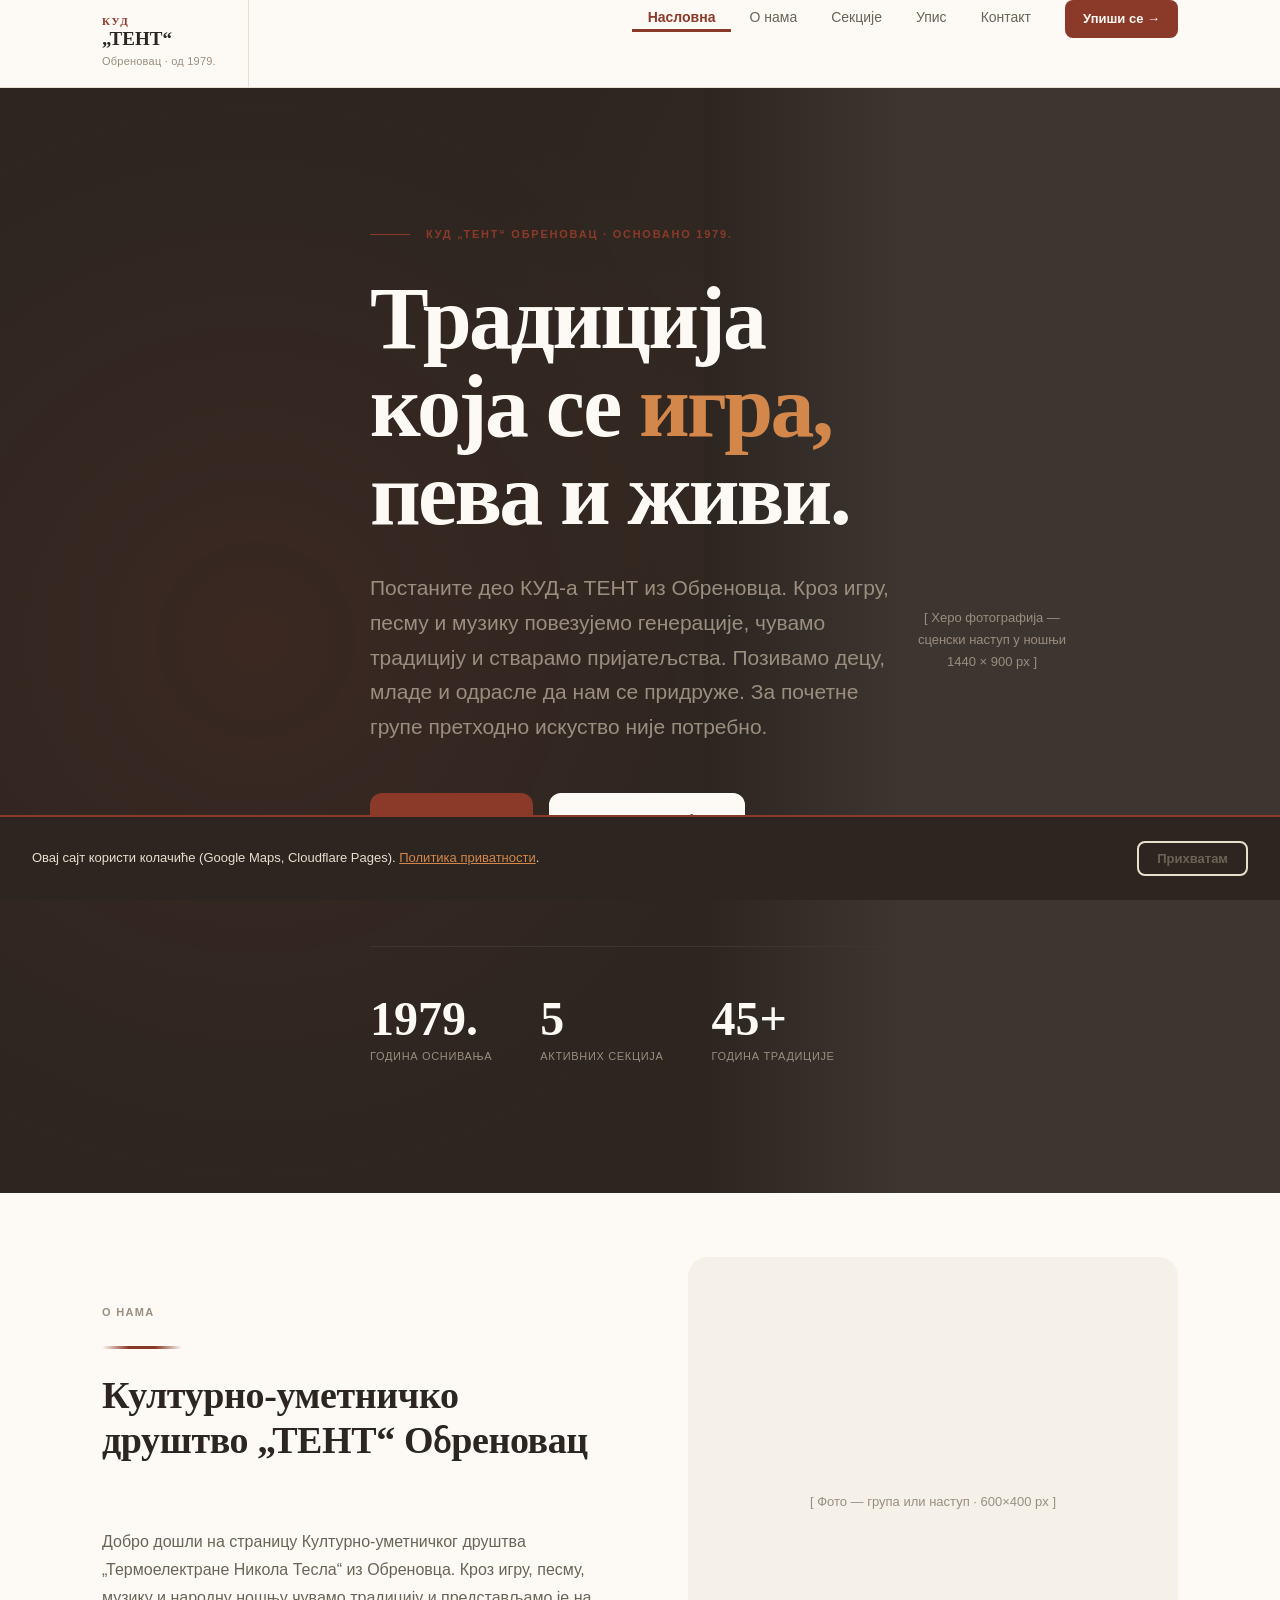
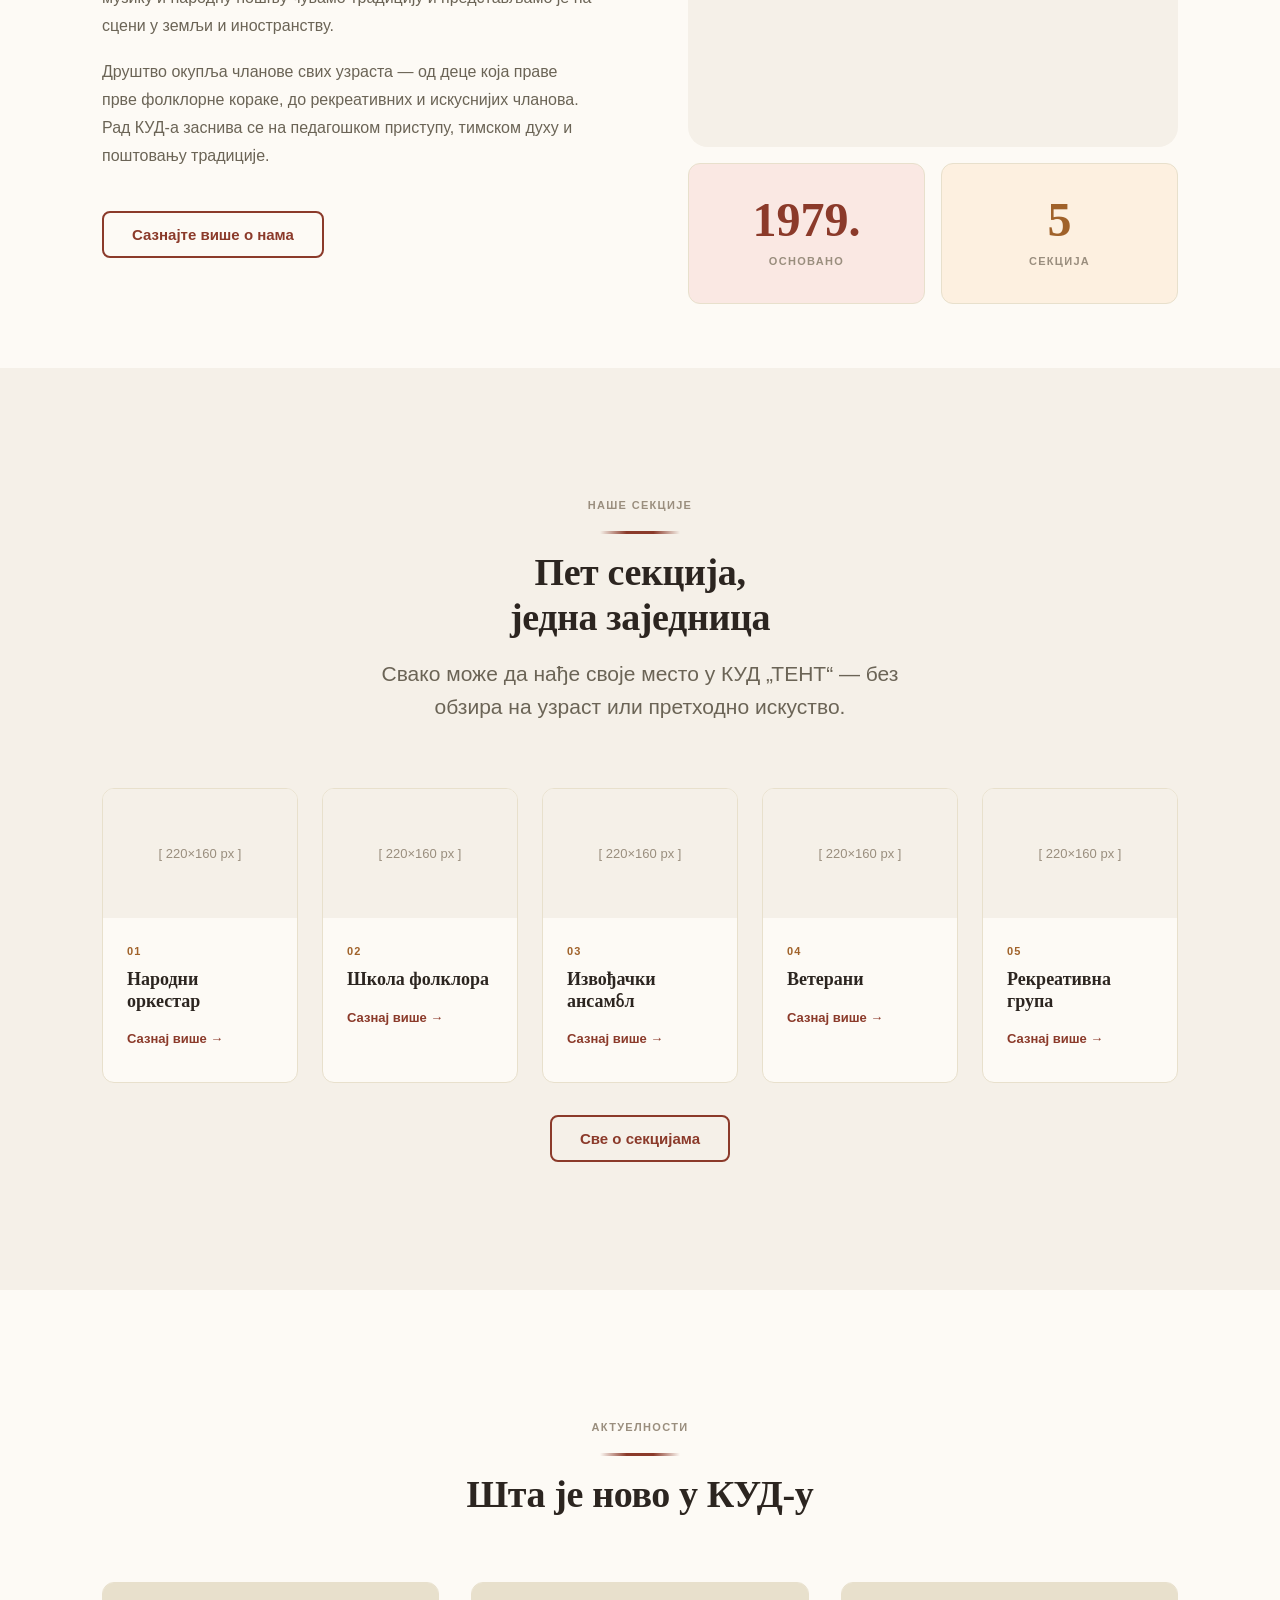
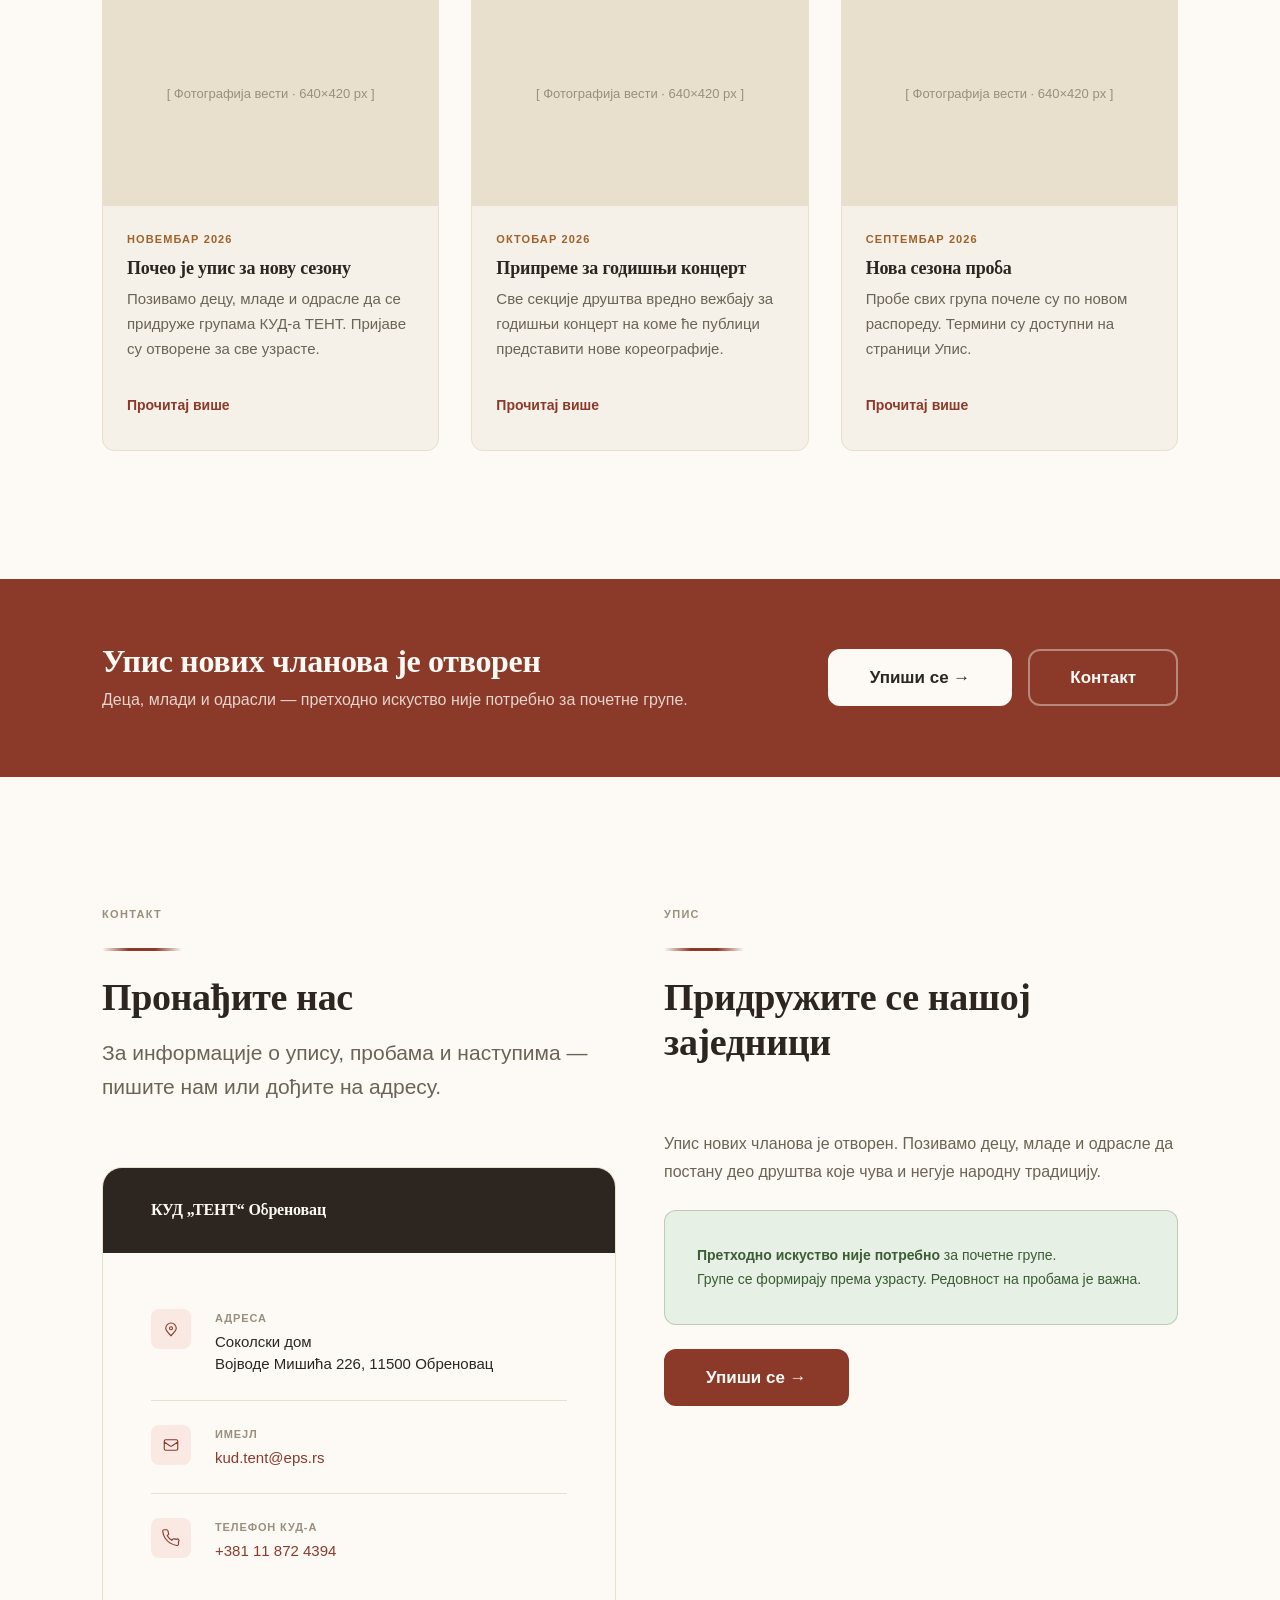
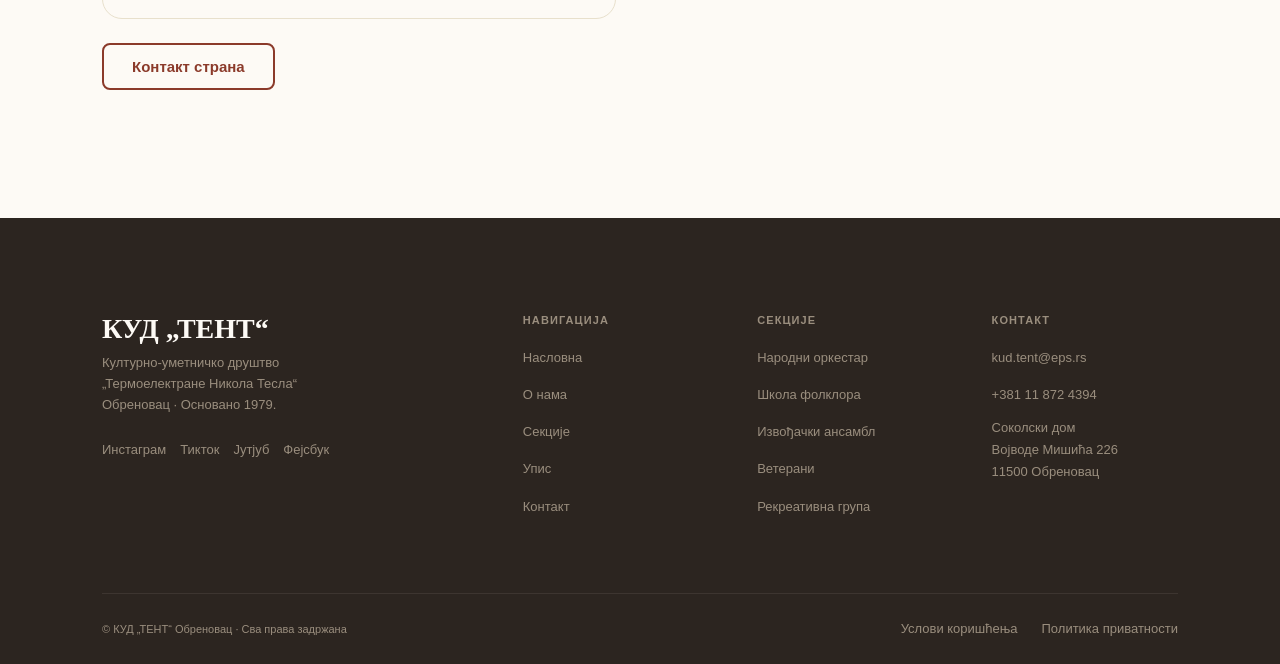
==== commit 0754fc69: "Raspored iz tabele na Upis i Sekcije, aktuelnosti na naslovnoj - Upis i Sekcije: ista tabela grupa s" ====
--- a/index.html
+++ b/index.html
@@ -157,6 +157,50 @@
     </div>
   </section>
 
+  <!-- ═══ AKTUELNOSTI ═══════════════════════════════════════ -->
+  <!-- Privremene vesti: zameniti pravim sadržajem -->
+  <section class="section bg-warm-white" id="aktuelnosti">
+    <div class="container">
+      <div class="section-header section-header--center">
+        <span class="t-label">Актуелности</span>
+        <div class="ornament--rust" style="margin:var(--sp-2) auto;"></div>
+        <h2 class="t-h2">Шта је ново у КУД-у</h2>
+      </div>
+      <div class="grid-3" style="align-items:start;">
+        <article class="vest-card">
+          <div class="vest-card__img">[ Фотографија вести · 640×420 px ]</div>
+          <div class="vest-card__body">
+            <span class="vest-card__date">Новембар 2026</span>
+            <h3 class="vest-card__title">Почео је упис за нову сезону</h3>
+            <p class="vest-card__excerpt">Позивамо децу, младе и одрасле да се придруже групама КУД-а ТЕНТ. Пријаве су отворене за све узрасте.</p>
+            <div class="vest-card__full" id="vest-1" hidden><p>Упис нових чланова је у току. Деца могу да почну од млађе или старије групе, а млади и одрасли имају своје ансамбле и рекреативну групу. За почетне групе претходно искуство није потребно.</p><p>Пријаву можете послати преко сајта, а контакт особа КУД-а ће вам јавити термин прве пробе. Ако нисте сигурни која група одговара вама или вашем детету, радо ћемо помоћи.</p></div>
+            <button type="button" class="vest-card__toggle" aria-expanded="false" aria-controls="vest-1">Прочитај више</button>
+          </div>
+        </article>
+        <article class="vest-card">
+          <div class="vest-card__img">[ Фотографија вести · 640×420 px ]</div>
+          <div class="vest-card__body">
+            <span class="vest-card__date">Октобар 2026</span>
+            <h3 class="vest-card__title">Припреме за годишњи концерт</h3>
+            <p class="vest-card__excerpt">Све секције друштва вредно вежбају за годишњи концерт на коме ће публици представити нове кореографије.</p>
+            <div class="vest-card__full" id="vest-2" hidden><p>Ансамбли, народни оркестар и најмлађи чланови већ неколико недеља припремају програм годишњег концерта. Публика ће видети игре из различитих крајева Србије, уз живу музику народног оркестра.</p><p>Датум и место концерта биће објављени накнадно на сајту и друштвеним мрежама КУД-а.</p></div>
+            <button type="button" class="vest-card__toggle" aria-expanded="false" aria-controls="vest-2">Прочитај више</button>
+          </div>
+        </article>
+        <article class="vest-card">
+          <div class="vest-card__img">[ Фотографија вести · 640×420 px ]</div>
+          <div class="vest-card__body">
+            <span class="vest-card__date">Септембар 2026</span>
+            <h3 class="vest-card__title">Нова сезона проба</h3>
+            <p class="vest-card__excerpt">Пробе свих група почеле су по новом распореду. Термини су доступни на страници Упис.</p>
+            <div class="vest-card__full" id="vest-3" hidden><p>Са почетком јесени све групе су наставиле рад по новом распореду проба. Руководиоци група очекују и нове чланове, па је ово добар тренутак за први долазак.</p><p>Комплетан распоред, са руководиоцима и локацијама, налази се на страници Упис.</p></div>
+            <button type="button" class="vest-card__toggle" aria-expanded="false" aria-controls="vest-3">Прочитај више</button>
+          </div>
+        </article>
+      </div>
+    </div>
+  </section>
+
   <!-- ═══ CTA STRIP ══════════════════════════════════════════ -->
   <div class="cta-strip">
     <div class="container">
@@ -275,5 +319,10 @@
   <button class="btn btn--ghost btn--sm" onclick="document.getElementById('cookieBanner').classList.add('hidden');localStorage.setItem('cookies_ok','1')">Прихватам</button>
 </div>
 <script>if(localStorage.getItem('cookies_ok'))document.getElementById('cookieBanner').classList.add('hidden');</script>
+<script>
+document.querySelectorAll('.vest-card__toggle').forEach(function(b){b.addEventListener('click',function(){
+  var p=document.getElementById(b.getAttribute('aria-controls')),open=b.getAttribute('aria-expanded')==='true';
+  p.hidden=open;b.setAttribute('aria-expanded',String(!open));b.textContent=open?'Прочитај више':'Затвори';});});
+</script>
 </body>
 </html>
--- a/style.css
+++ b/style.css
@@ -1047,3 +1047,37 @@
 .form-intro { font-size: 15px; color: var(--stone); line-height: 1.65; margin-bottom: var(--sp-4); }
 .is-hidden { display: none; }
 .kontakt-info .upis-table td a, .table-card .upis-table td a { color: var(--rust); text-decoration: none; white-space: nowrap; }
+
+/* ============================================================
+   RASPORED (Upis + Sekcije), LISTA GRUPA, AKTUELNOSTI
+   ============================================================ */
+.raspored-table td:last-child { white-space: nowrap; }
+@media (max-width: 760px) {
+  .raspored-table thead { display: none; }
+  .raspored-table, .raspored-table tbody, .raspored-table tr, .raspored-table td { display: block; width: 100%; }
+  .raspored-table tr { padding: var(--sp-2) var(--sp-3); border-bottom: 1px solid var(--cream-dark); }
+  .raspored-table tr:last-child { border-bottom: none; }
+  .raspored-table td { border: none; padding: 3px 0; display: flex; gap: var(--sp-2); white-space: normal !important; }
+  .raspored-table td::before { content: attr(data-label); flex: 0 0 100px; font-size: var(--text-xs); font-weight: 700; letter-spacing: .06em; text-transform: uppercase; color: var(--stone-light); padding-top: 2px; }
+  .raspored-table td:first-child { font-family: Georgia, serif; font-size: 16px; padding-bottom: 6px; }
+  .raspored-table td:first-child::before { display: none; }
+}
+
+.grupe-list { list-style: none; margin: var(--sp-3) 0; display: flex; flex-direction: column; gap: 10px; }
+.grupe-list li { background: var(--cream); border: 1px solid var(--cream-dark); border-left: 3px solid var(--ochre-light); border-radius: var(--r-md); padding: 10px 14px; display: grid; grid-template-columns: 1fr auto; gap: 2px 12px; }
+.grupe-list__name { font-weight: 600; color: var(--charcoal); font-size: 15px; }
+.grupe-list__info { font-size: 13px; color: var(--rust); text-align: right; font-weight: 600; }
+.grupe-list__meta { grid-column: 1 / -1; font-size: 13px; color: var(--stone-light); }
+@media (max-width: 480px) { .grupe-list li { grid-template-columns: 1fr; } .grupe-list__info { text-align: left; } }
+
+.vest-card { background: var(--cream); border: 1px solid var(--cream-dark); border-radius: var(--r-lg); overflow: hidden; display: flex; flex-direction: column; }
+.vest-card__img { aspect-ratio: 3/2; background: var(--cream-dark); display: flex; align-items: center; justify-content: center; font-size: var(--text-sm); color: var(--stone-light); text-align: center; padding: var(--sp-2); }
+.vest-card__img img { width: 100%; height: 100%; object-fit: cover; display: block; }
+.vest-card__body { padding: var(--sp-3) var(--sp-3) var(--sp-4); display: flex; flex-direction: column; flex: 1; }
+.vest-card__date { font-size: var(--text-xs); font-weight: 700; letter-spacing: .1em; text-transform: uppercase; color: var(--ochre); margin-bottom: var(--sp-1); }
+.vest-card__title { font-size: var(--text-md); margin-bottom: var(--sp-1); line-height: 1.25; }
+.vest-card__excerpt, .vest-card__full p { font-size: 15px; color: var(--stone); line-height: 1.65; }
+.vest-card__full { margin-top: var(--sp-2); padding-top: var(--sp-2); border-top: 1px solid var(--cream-dark); }
+.vest-card__full p { margin-bottom: .8em; }
+.vest-card__toggle { margin-top: auto; align-self: flex-start; background: none; border: none; padding: var(--sp-2) 0 0; font: inherit; font-size: 14px; font-weight: 600; color: var(--rust); cursor: pointer; }
+.vest-card__toggle:hover { color: var(--rust-hover); text-decoration: underline; }
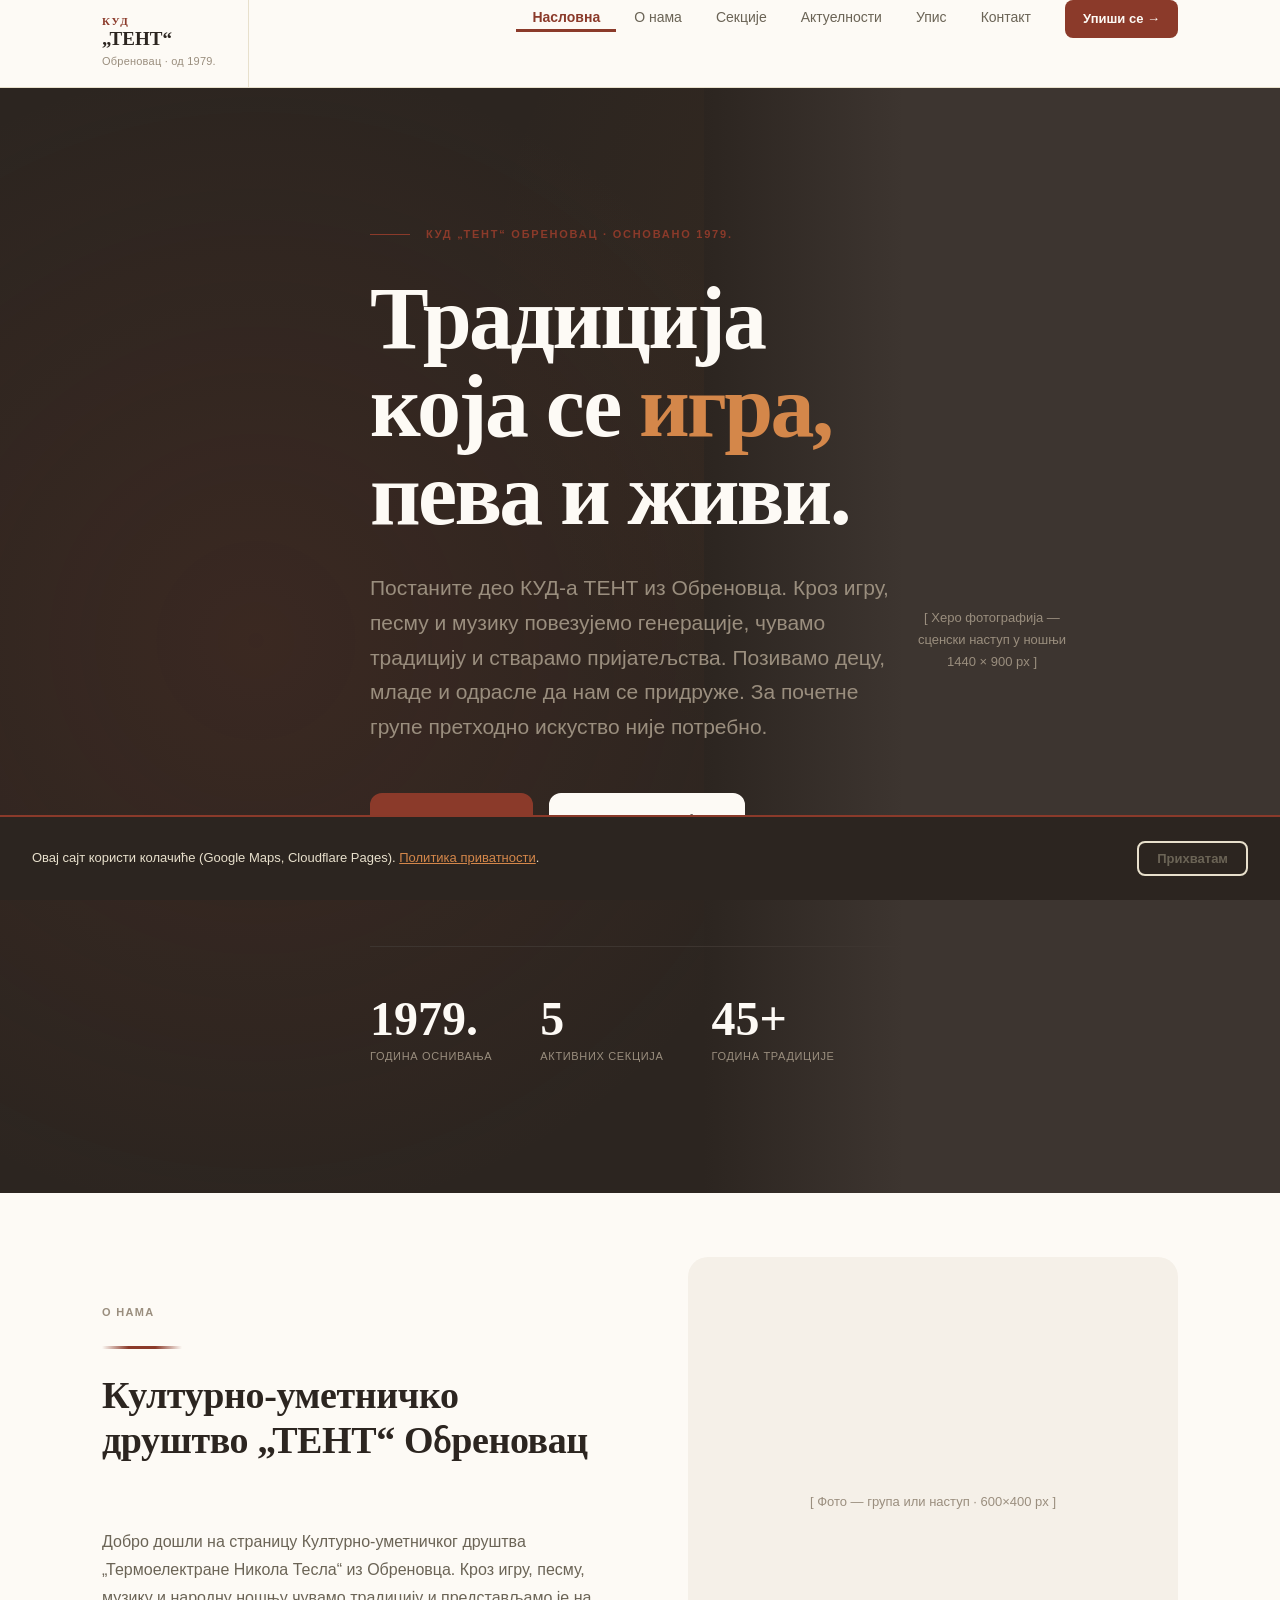
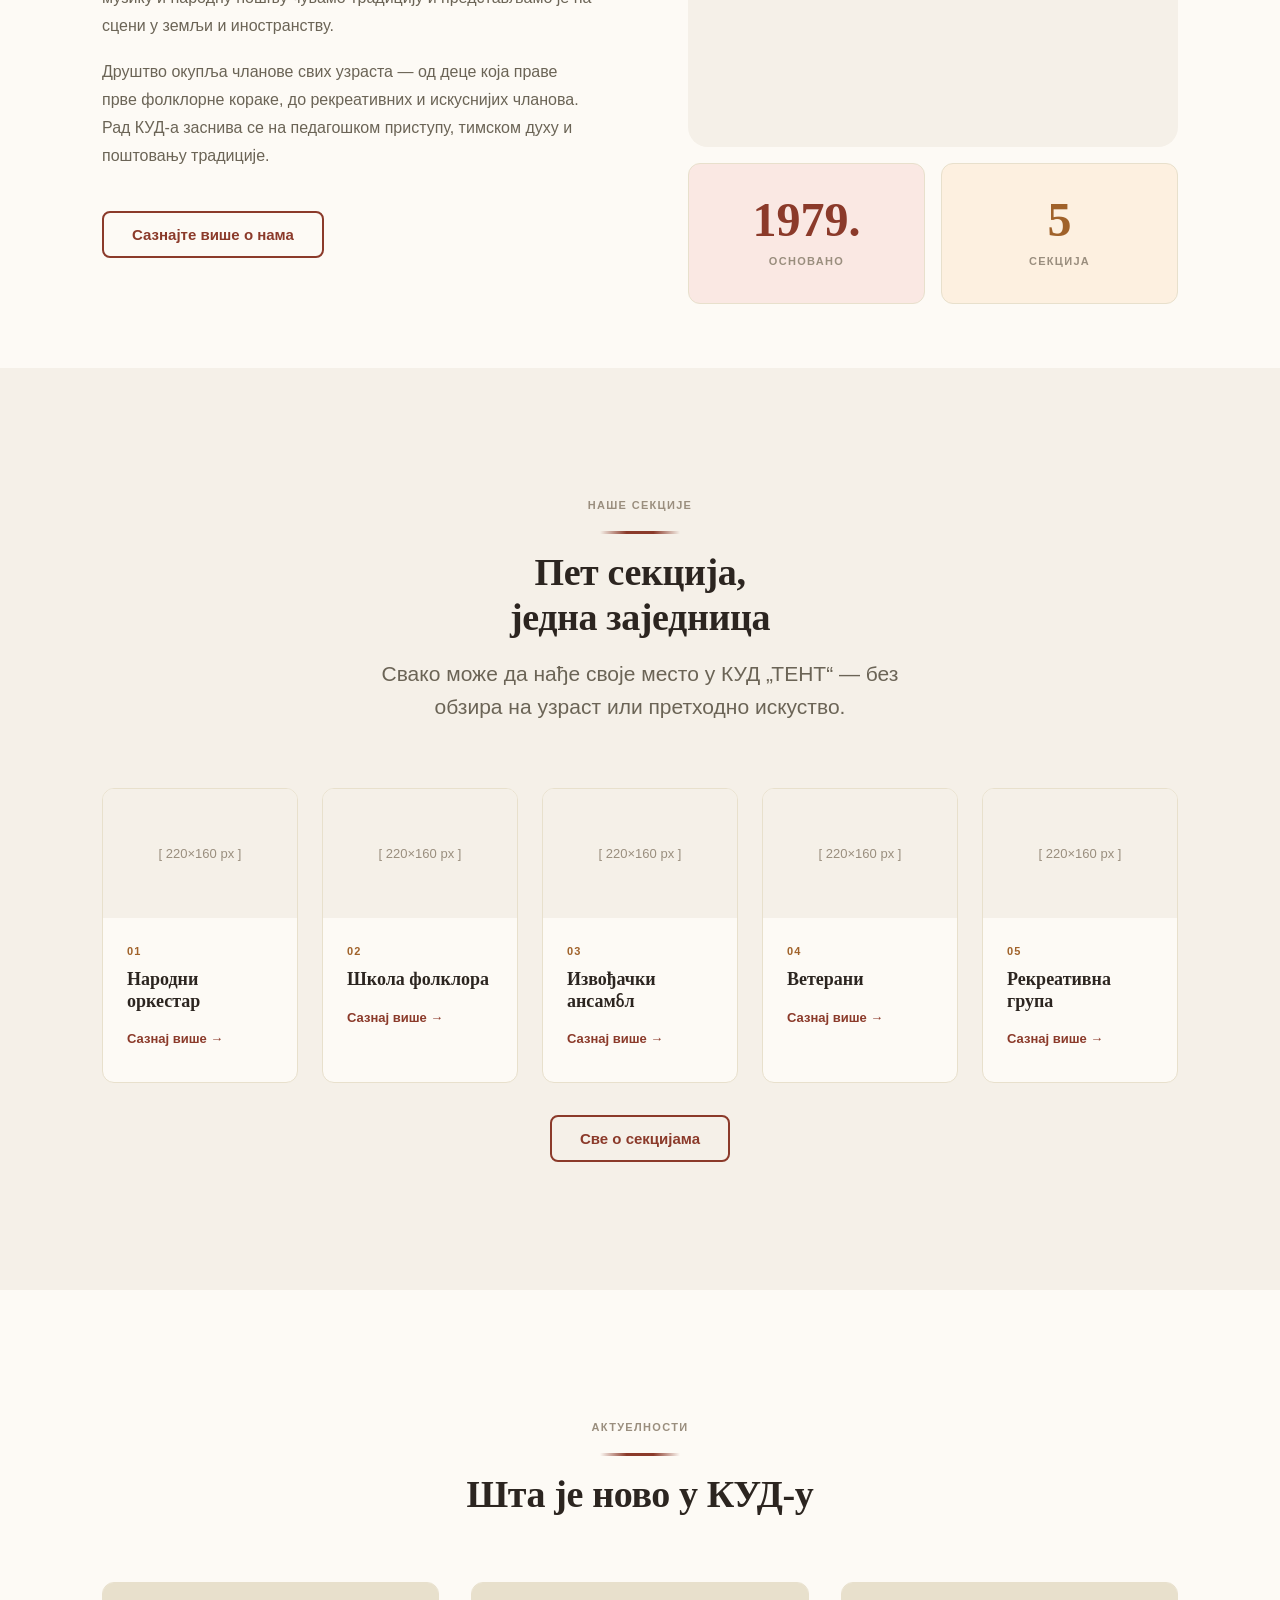
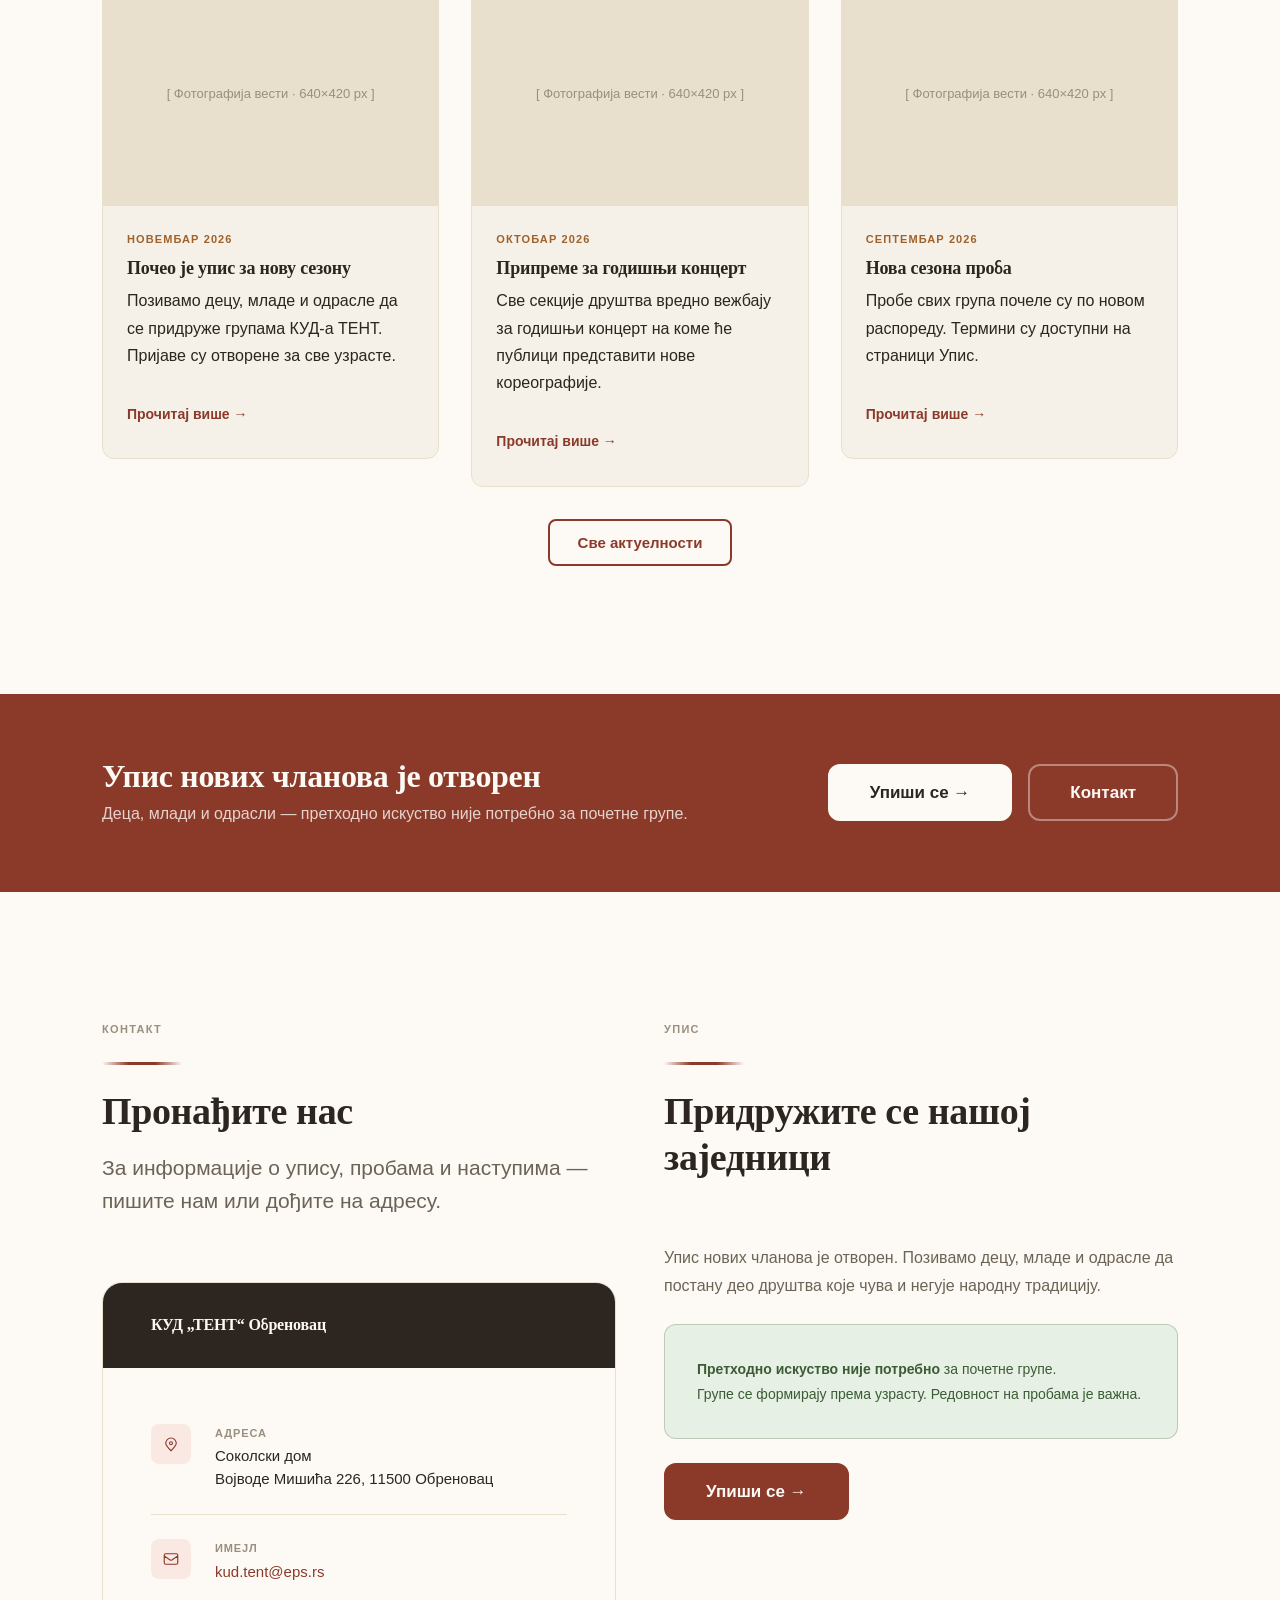
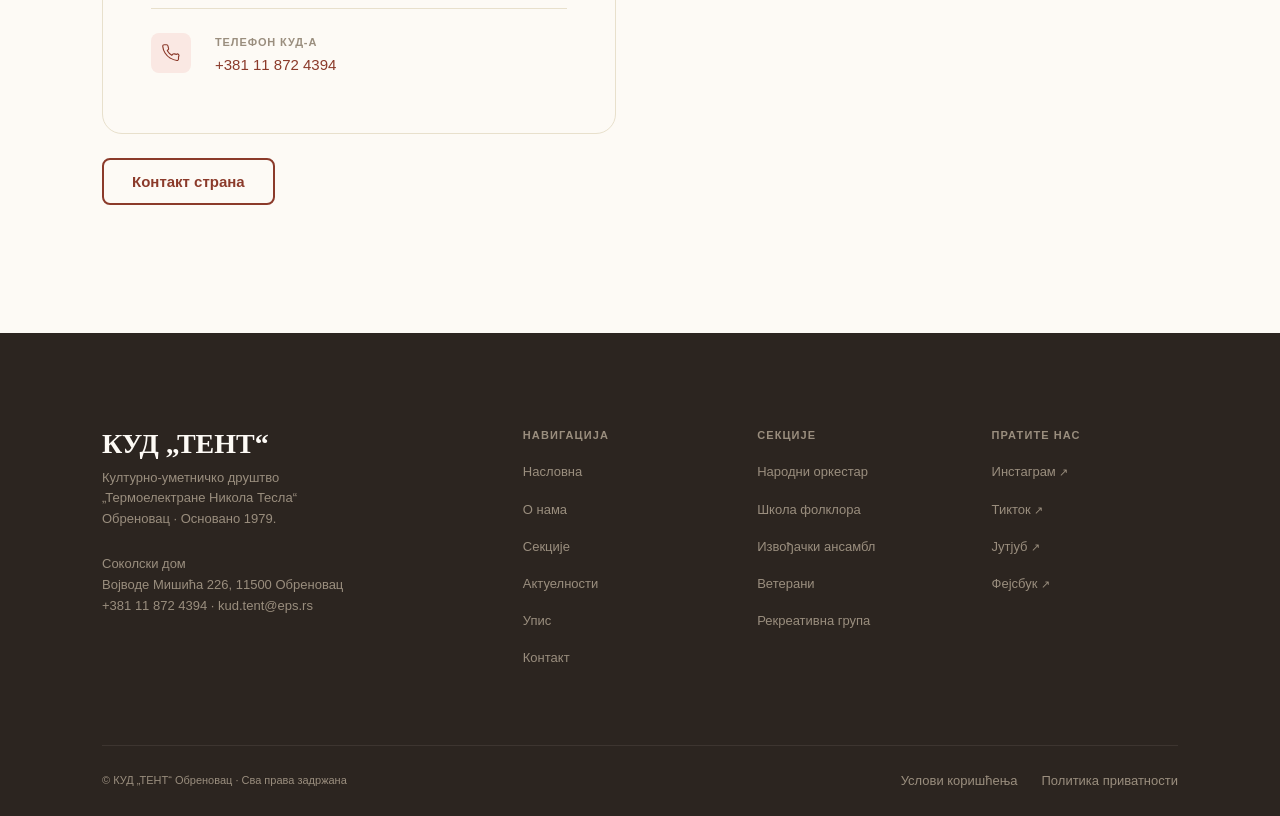
==== commit 9841457d: "Strana Aktuelnosti, 3 strane vesti, mreže u footeru - Nova strana aktuelnosti.html: sve vesti hronol" ====
--- a/index.html
+++ b/index.html
@@ -23,6 +23,7 @@
         <li><a href="index.html" class="active">Насловна</a></li>
         <li><a href="o-nama.html">О нама</a></li>
         <li><a href="sekcije.html">Секције</a></li>
+        <li><a href="aktuelnosti.html">Актуелности</a></li>
         <li><a href="upis.html">Упис</a></li>
         <li><a href="kontakt.html">Контакт</a></li>
         <li class="nav-cta"><a href="upis.html">Упиши се →</a></li>
@@ -158,7 +159,7 @@
   </section>
 
   <!-- ═══ AKTUELNOSTI ═══════════════════════════════════════ -->
-  <!-- Privremene vesti: zameniti pravim sadržajem -->
+  <!-- Kartice vode na strane vesti; nova vest ide i na aktuelnosti.html -->
   <section class="section bg-warm-white" id="aktuelnosti">
     <div class="container">
       <div class="section-header section-header--center">
@@ -168,36 +169,34 @@
       </div>
       <div class="grid-3" style="align-items:start;">
         <article class="vest-card">
-          <div class="vest-card__img">[ Фотографија вести · 640×420 px ]</div>
+          <a href="vest-pocetak-upisa.html" class="vest-card__img" tabindex="-1" aria-hidden="true">[ Фотографија вести · 640×420 px ]</a>
           <div class="vest-card__body">
-            <span class="vest-card__date">Новембар 2026</span>
-            <h3 class="vest-card__title">Почео је упис за нову сезону</h3>
+            <time class="vest-card__date" datetime="2026-11">Новембар 2026</time>
+            <h3 class="vest-card__title"><a href="vest-pocetak-upisa.html">Почео је упис за нову сезону</a></h3>
             <p class="vest-card__excerpt">Позивамо децу, младе и одрасле да се придруже групама КУД-а ТЕНТ. Пријаве су отворене за све узрасте.</p>
-            <div class="vest-card__full" id="vest-1" hidden><p>Упис нових чланова је у току. Деца могу да почну од млађе или старије групе, а млади и одрасли имају своје ансамбле и рекреативну групу. За почетне групе претходно искуство није потребно.</p><p>Пријаву можете послати преко сајта, а контакт особа КУД-а ће вам јавити термин прве пробе. Ако нисте сигурни која група одговара вама или вашем детету, радо ћемо помоћи.</p></div>
-            <button type="button" class="vest-card__toggle" aria-expanded="false" aria-controls="vest-1">Прочитај више</button>
+            <a href="vest-pocetak-upisa.html" class="vest-card__more">Прочитај више →</a>
           </div>
         </article>
         <article class="vest-card">
-          <div class="vest-card__img">[ Фотографија вести · 640×420 px ]</div>
+          <a href="vest-godisnji-koncert.html" class="vest-card__img" tabindex="-1" aria-hidden="true">[ Фотографија вести · 640×420 px ]</a>
           <div class="vest-card__body">
-            <span class="vest-card__date">Октобар 2026</span>
-            <h3 class="vest-card__title">Припреме за годишњи концерт</h3>
+            <time class="vest-card__date" datetime="2026-10">Октобар 2026</time>
+            <h3 class="vest-card__title"><a href="vest-godisnji-koncert.html">Припреме за годишњи концерт</a></h3>
             <p class="vest-card__excerpt">Све секције друштва вредно вежбају за годишњи концерт на коме ће публици представити нове кореографије.</p>
-            <div class="vest-card__full" id="vest-2" hidden><p>Ансамбли, народни оркестар и најмлађи чланови већ неколико недеља припремају програм годишњег концерта. Публика ће видети игре из различитих крајева Србије, уз живу музику народног оркестра.</p><p>Датум и место концерта биће објављени накнадно на сајту и друштвеним мрежама КУД-а.</p></div>
-            <button type="button" class="vest-card__toggle" aria-expanded="false" aria-controls="vest-2">Прочитај више</button>
+            <a href="vest-godisnji-koncert.html" class="vest-card__more">Прочитај више →</a>
           </div>
         </article>
         <article class="vest-card">
-          <div class="vest-card__img">[ Фотографија вести · 640×420 px ]</div>
+          <a href="vest-nova-sezona.html" class="vest-card__img" tabindex="-1" aria-hidden="true">[ Фотографија вести · 640×420 px ]</a>
           <div class="vest-card__body">
-            <span class="vest-card__date">Септембар 2026</span>
-            <h3 class="vest-card__title">Нова сезона проба</h3>
+            <time class="vest-card__date" datetime="2026-09">Септембар 2026</time>
+            <h3 class="vest-card__title"><a href="vest-nova-sezona.html">Нова сезона проба</a></h3>
             <p class="vest-card__excerpt">Пробе свих група почеле су по новом распореду. Термини су доступни на страници Упис.</p>
-            <div class="vest-card__full" id="vest-3" hidden><p>Са почетком јесени све групе су наставиле рад по новом распореду проба. Руководиоци група очекују и нове чланове, па је ово добар тренутак за први долазак.</p><p>Комплетан распоред, са руководиоцима и локацијама, налази се на страници Упис.</p></div>
-            <button type="button" class="vest-card__toggle" aria-expanded="false" aria-controls="vest-3">Прочитај више</button>
+            <a href="vest-nova-sezona.html" class="vest-card__more">Прочитај више →</a>
           </div>
         </article>
       </div>
+      <div class="text-center mt-4"><a href="aktuelnosti.html" class="btn btn--secondary">Све актуелности</a></div>
     </div>
   </section>
 
@@ -273,7 +272,7 @@
       <div class="site-footer__brand">
         <div class="name">КУД „ТЕНТ“</div>
         <p class="tagline">Културно-уметничко друштво<br>„Термоелектране Никола Тесла“<br>Обреновац · Основано 1979.</p>
-        <div class="footer-social"><a href="https://www.instagram.com/kudtent/" target="_blank" rel="noopener">Инстаграм</a><a href="https://www.tiktok.com/@kudtent" target="_blank" rel="noopener">Тикток</a><a href="https://www.youtube.com/@KUDTENT79" target="_blank" rel="noopener">Јутјуб</a><a href="https://www.facebook.com/kudtent/?locale=sr_RS" target="_blank" rel="noopener">Фејсбук</a></div>
+        <p class="tagline">Соколски дом<br>Војводе Мишића 226, 11500 Обреновац<br><a href="tel:+381118724394">+381 11 872 4394</a> · <a href="mailto:kud.tent@eps.rs">kud.tent@eps.rs</a></p>
       </div>
       <div>
         <h5>Навигација</h5>
@@ -281,6 +280,7 @@
           <li><a href="index.html">Насловна</a></li>
           <li><a href="o-nama.html">О нама</a></li>
           <li><a href="sekcije.html">Секције</a></li>
+          <li><a href="aktuelnosti.html">Актуелности</a></li>
           <li><a href="upis.html">Упис</a></li>
           <li><a href="kontakt.html">Контакт</a></li>
         </ul>
@@ -296,20 +296,18 @@
         </ul>
       </div>
       <div>
-        <h5>Контакт</h5>
-        <ul>
-          <li><a href="mailto:kud.tent@eps.rs">kud.tent@eps.rs</a></li>
-          <li><a href="tel:+381118724394">+381 11 872 4394</a></li>
-          <li style="color:var(--stone-light);font-size:13px;">Соколски дом<br>Војводе Мишића 226<br>11500 Обреновац</li>
+        <h5>Пратите нас</h5>
+        <ul class="footer-social-list">
+          <li><a href="https://www.instagram.com/kudtent/" target="_blank" rel="noopener">Инстаграм</a></li>
+          <li><a href="https://www.tiktok.com/@kudtent" target="_blank" rel="noopener">Тикток</a></li>
+          <li><a href="https://www.youtube.com/@KUDTENT79" target="_blank" rel="noopener">Јутјуб</a></li>
+          <li><a href="https://www.facebook.com/kudtent/?locale=sr_RS" target="_blank" rel="noopener">Фејсбук</a></li>
         </ul>
       </div>
     </div>
     <div class="site-footer__bottom">
       <span>© КУД „ТЕНТ“ Обреновац · Сва права задржана</span>
-      <div style="display:flex;gap:var(--sp-3);">
-        <a href="uslovi.html">Услови коришћења</a>
-        <a href="privatnost.html">Политика приватности</a>
-      </div>
+      <div style="display:flex;gap:var(--sp-3);"><a href="uslovi.html">Услови коришћења</a><a href="privatnost.html">Политика приватности</a></div>
     </div>
   </div>
 </footer>
@@ -319,10 +317,5 @@
   <button class="btn btn--ghost btn--sm" onclick="document.getElementById('cookieBanner').classList.add('hidden');localStorage.setItem('cookies_ok','1')">Прихватам</button>
 </div>
 <script>if(localStorage.getItem('cookies_ok'))document.getElementById('cookieBanner').classList.add('hidden');</script>
-<script>
-document.querySelectorAll('.vest-card__toggle').forEach(function(b){b.addEventListener('click',function(){
-  var p=document.getElementById(b.getAttribute('aria-controls')),open=b.getAttribute('aria-expanded')==='true';
-  p.hidden=open;b.setAttribute('aria-expanded',String(!open));b.textContent=open?'Прочитај више':'Затвори';});});
-</script>
 </body>
 </html>
--- a/style.css
+++ b/style.css
@@ -1076,8 +1076,33 @@
 .vest-card__body { padding: var(--sp-3) var(--sp-3) var(--sp-4); display: flex; flex-direction: column; flex: 1; }
 .vest-card__date { font-size: var(--text-xs); font-weight: 700; letter-spacing: .1em; text-transform: uppercase; color: var(--ochre); margin-bottom: var(--sp-1); }
 .vest-card__title { font-size: var(--text-md); margin-bottom: var(--sp-1); line-height: 1.25; }
-.vest-card__excerpt, .vest-card__full p { font-size: 15px; color: var(--stone); line-height: 1.65; }
-.vest-card__full { margin-top: var(--sp-2); padding-top: var(--sp-2); border-top: 1px solid var(--cream-dark); }
-.vest-card__full p { margin-bottom: .8em; }
-.vest-card__toggle { margin-top: auto; align-self: flex-start; background: none; border: none; padding: var(--sp-2) 0 0; font: inherit; font-size: 14px; font-weight: 600; color: var(--rust); cursor: pointer; }
-.vest-card__toggle:hover { color: var(--rust-hover); text-decoration: underline; }
+.vest-card__excerpt, 
+/* ============================================================
+   VESTI — linkovi, lista na strani Aktuelnosti, članak
+   ============================================================ */
+.vest-card__img { text-decoration: none; }
+.vest-card__title a { color: inherit; text-decoration: none; }
+.vest-card__title a:hover { color: var(--rust); }
+.vest-card__more { margin-top: auto; padding-top: var(--sp-2); font-size: 14px; font-weight: 600; color: var(--rust); text-decoration: none; align-self: flex-start; }
+.vest-card__more:hover { color: var(--rust-hover); text-decoration: underline; }
+
+.vesti-lista { display: flex; flex-direction: column; gap: var(--sp-4); }
+.vest-card--row { flex-direction: row; background: var(--warm-white); }
+.vest-card--row .vest-card__img { flex: 0 0 300px; aspect-ratio: auto; min-height: 200px; }
+.vest-card--row .vest-card__body { padding: var(--sp-4); }
+.vest-card--row .vest-card__title { font-size: var(--text-lg); }
+@media (max-width: 640px) {
+  .vest-card--row { flex-direction: column; }
+  .vest-card--row .vest-card__img { flex: none; aspect-ratio: 3/2; min-height: 0; }
+}
+
+.back-link { text-decoration: none; color: var(--rust) !important; }
+.back-link:hover { color: var(--rust-hover) !important; }
+.vest-article__img { aspect-ratio: 16/9; background: var(--cream-dark); border-radius: var(--r-lg); display: flex; align-items: center; justify-content: center; font-size: var(--text-sm); color: var(--stone-light); margin-bottom: var(--sp-5); text-align: center; padding: var(--sp-2); }
+.vest-article__img img { width: 100%; height: 100%; object-fit: cover; border-radius: var(--r-lg); display: block; }
+.vest-article .t-body { font-size: 17px; }
+.vest-article__actions { display: flex; gap: var(--sp-2); flex-wrap: wrap; margin-top: var(--sp-5); padding-top: var(--sp-4); border-top: 1px solid var(--cream-dark); }
+
+.site-footer__brand .tagline a { color: var(--stone-light); }
+.site-footer__brand .tagline a:hover { color: var(--warm-white); }
+.footer-social-list a::after { content: " ↗"; font-size: 11px; }
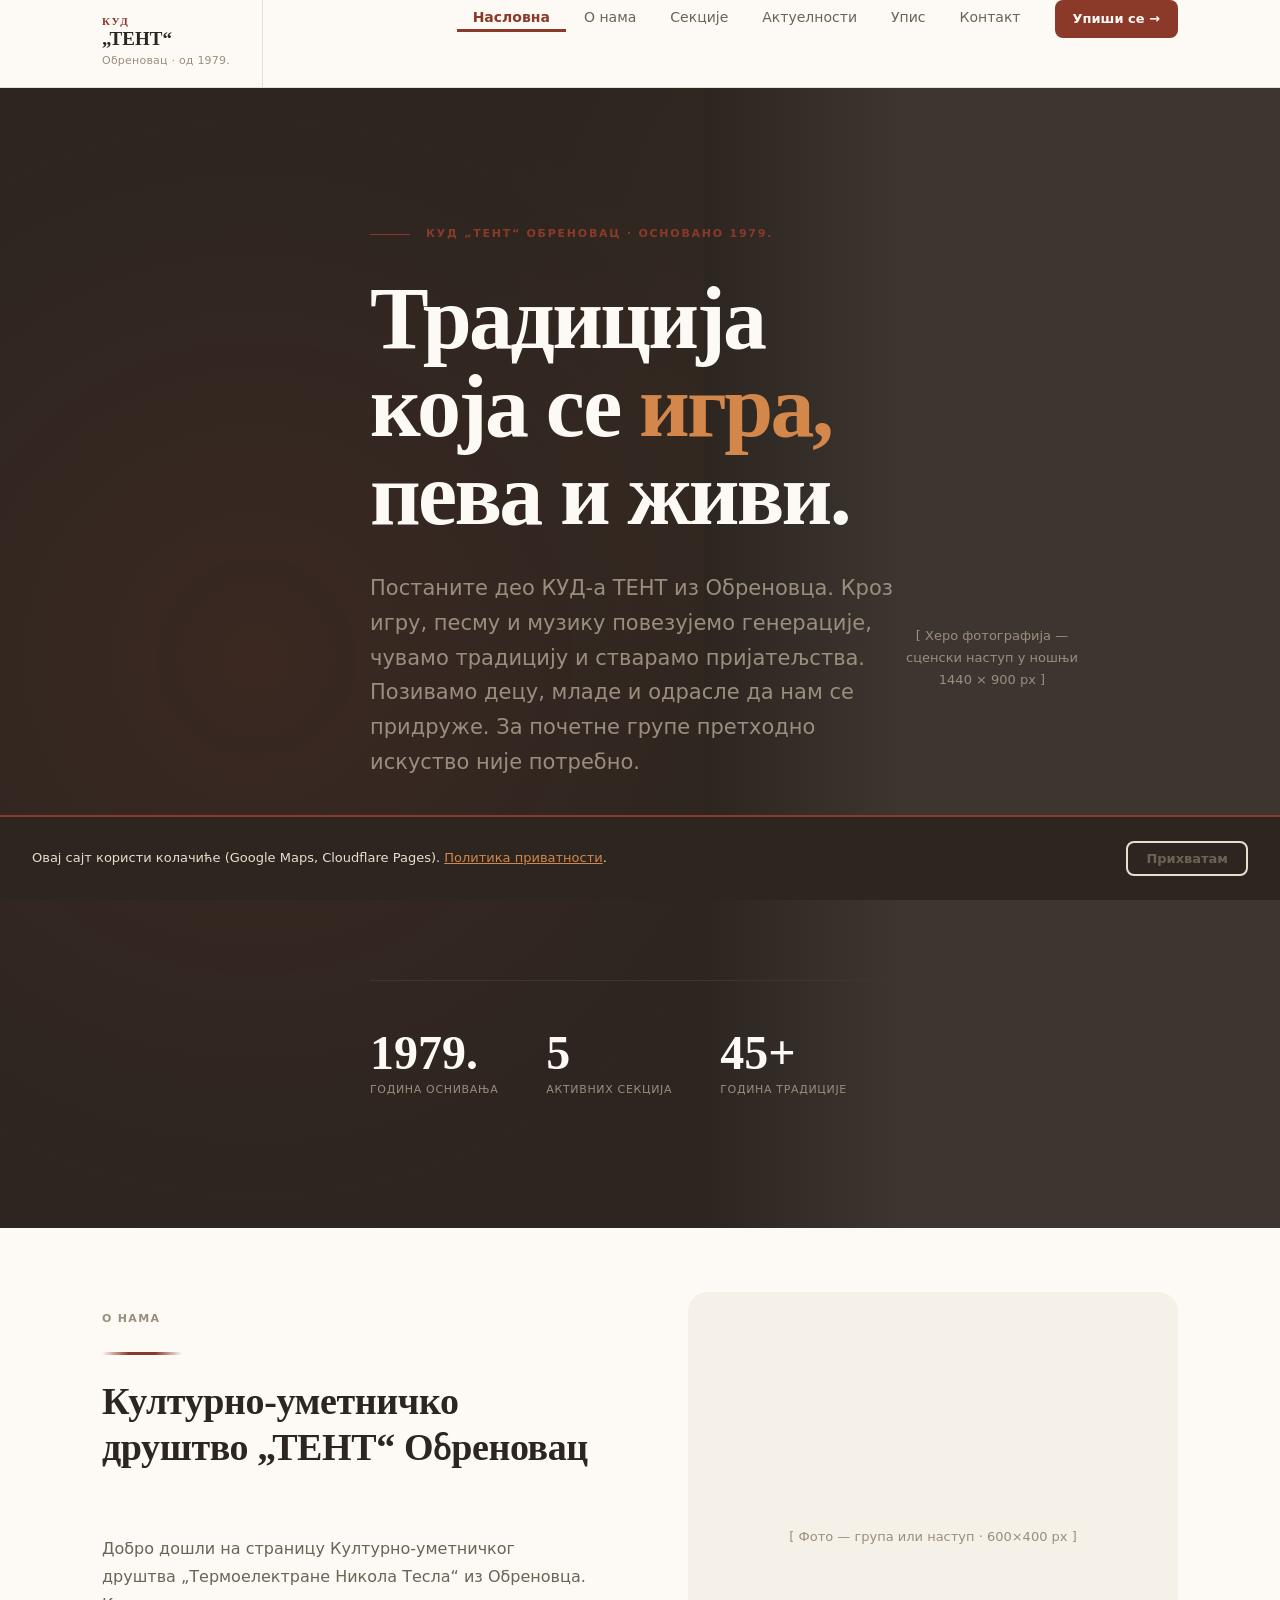
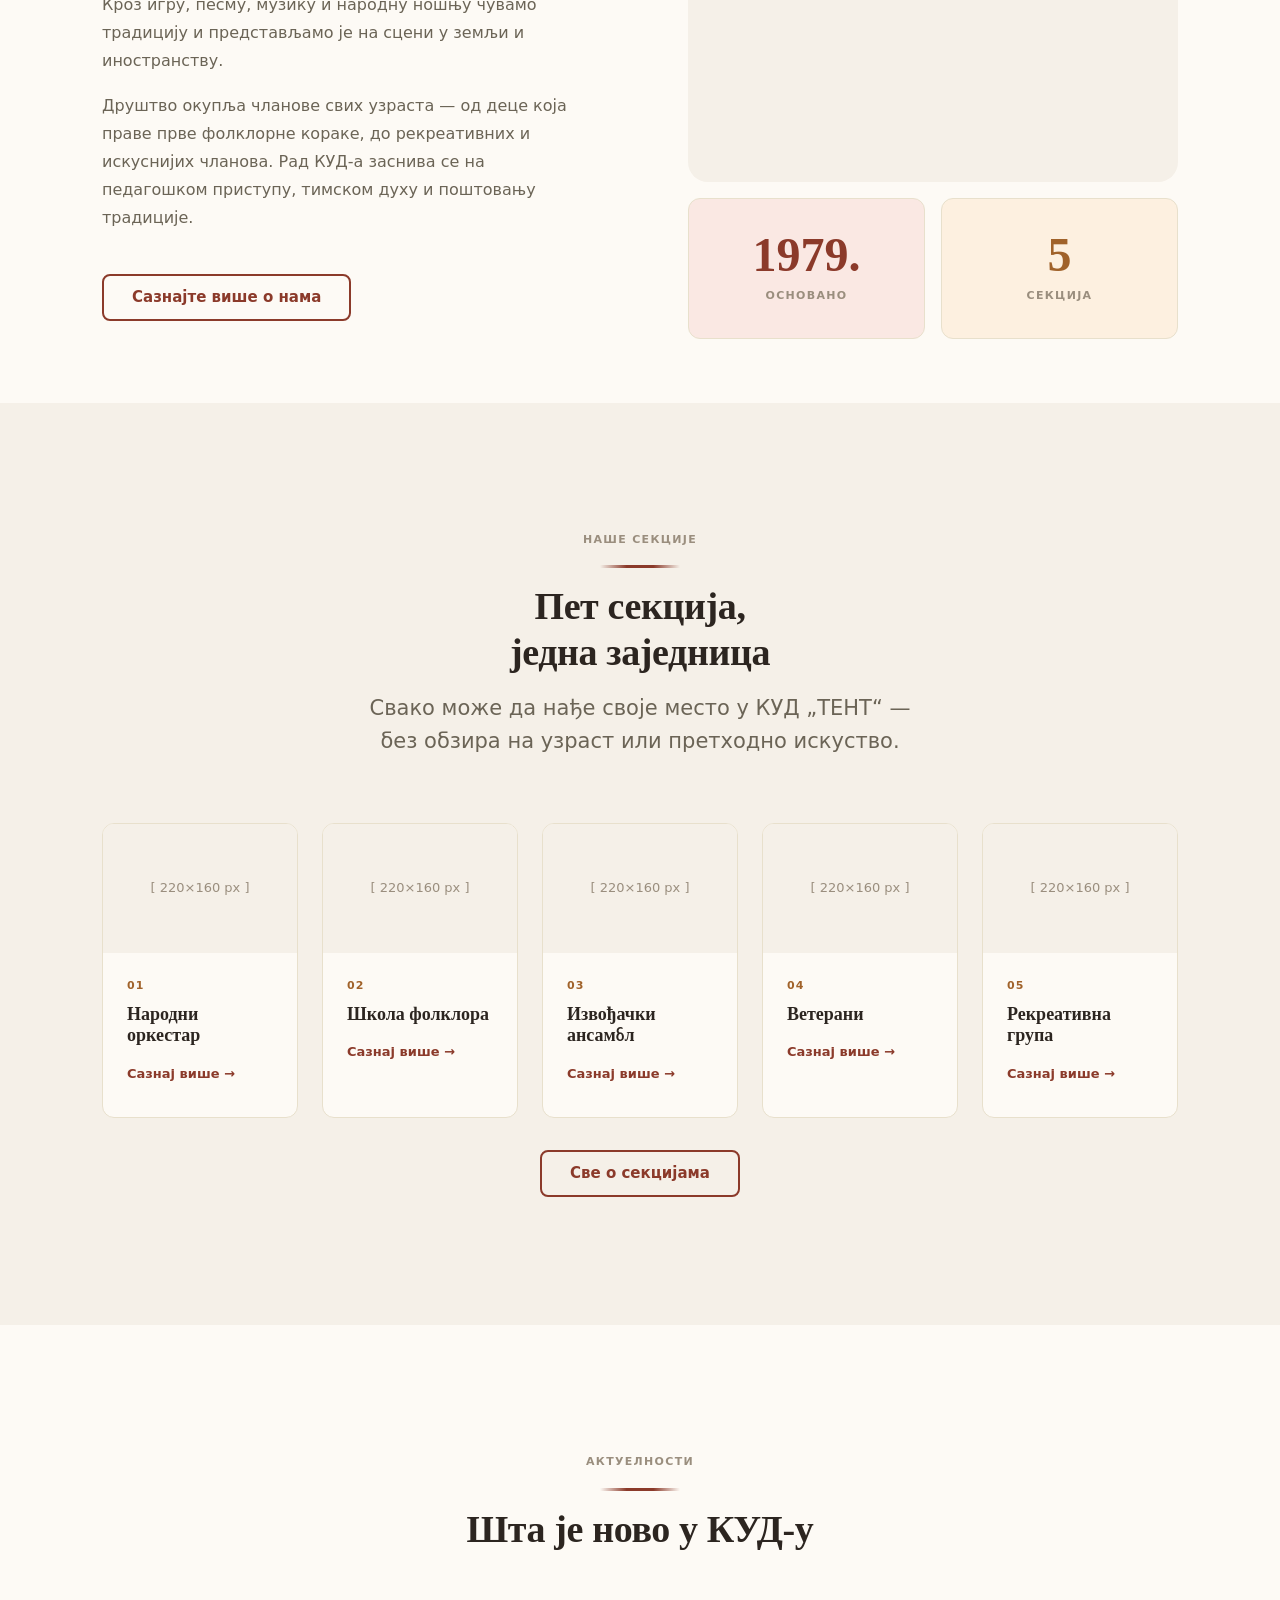
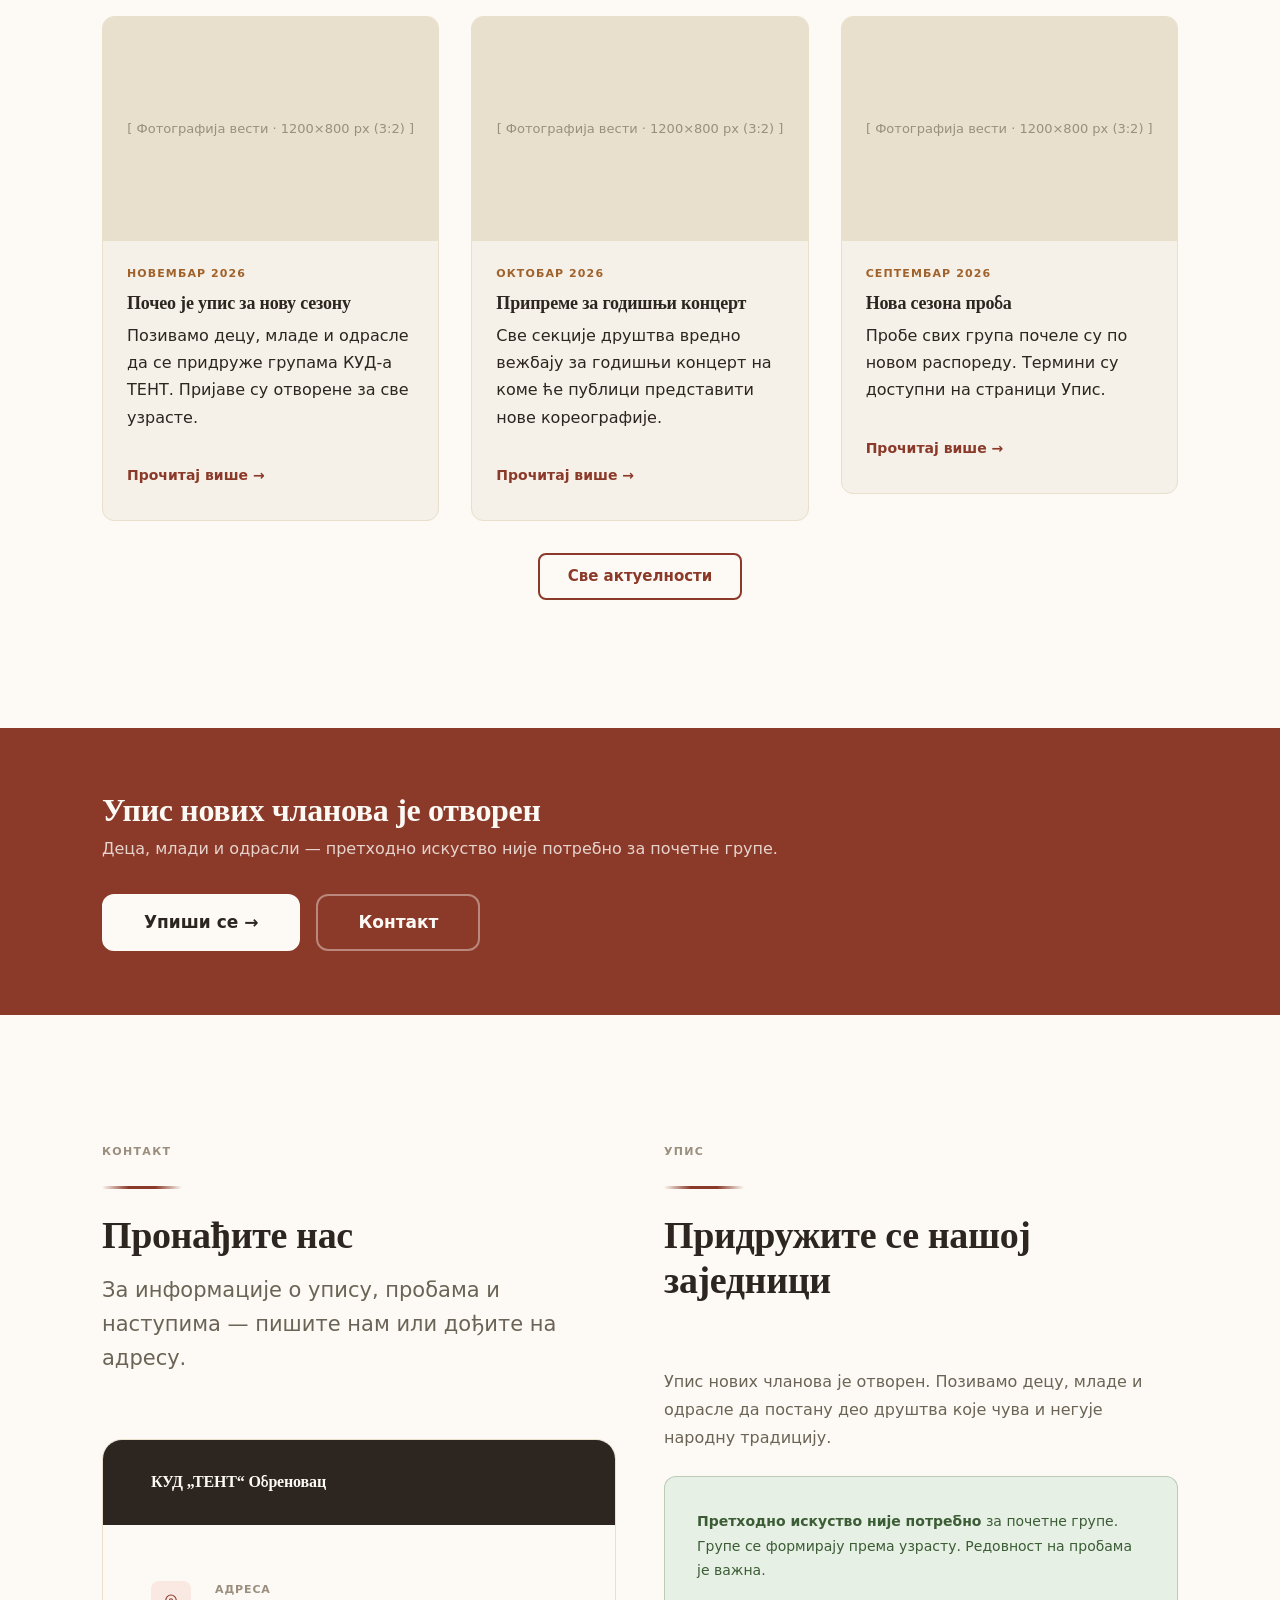
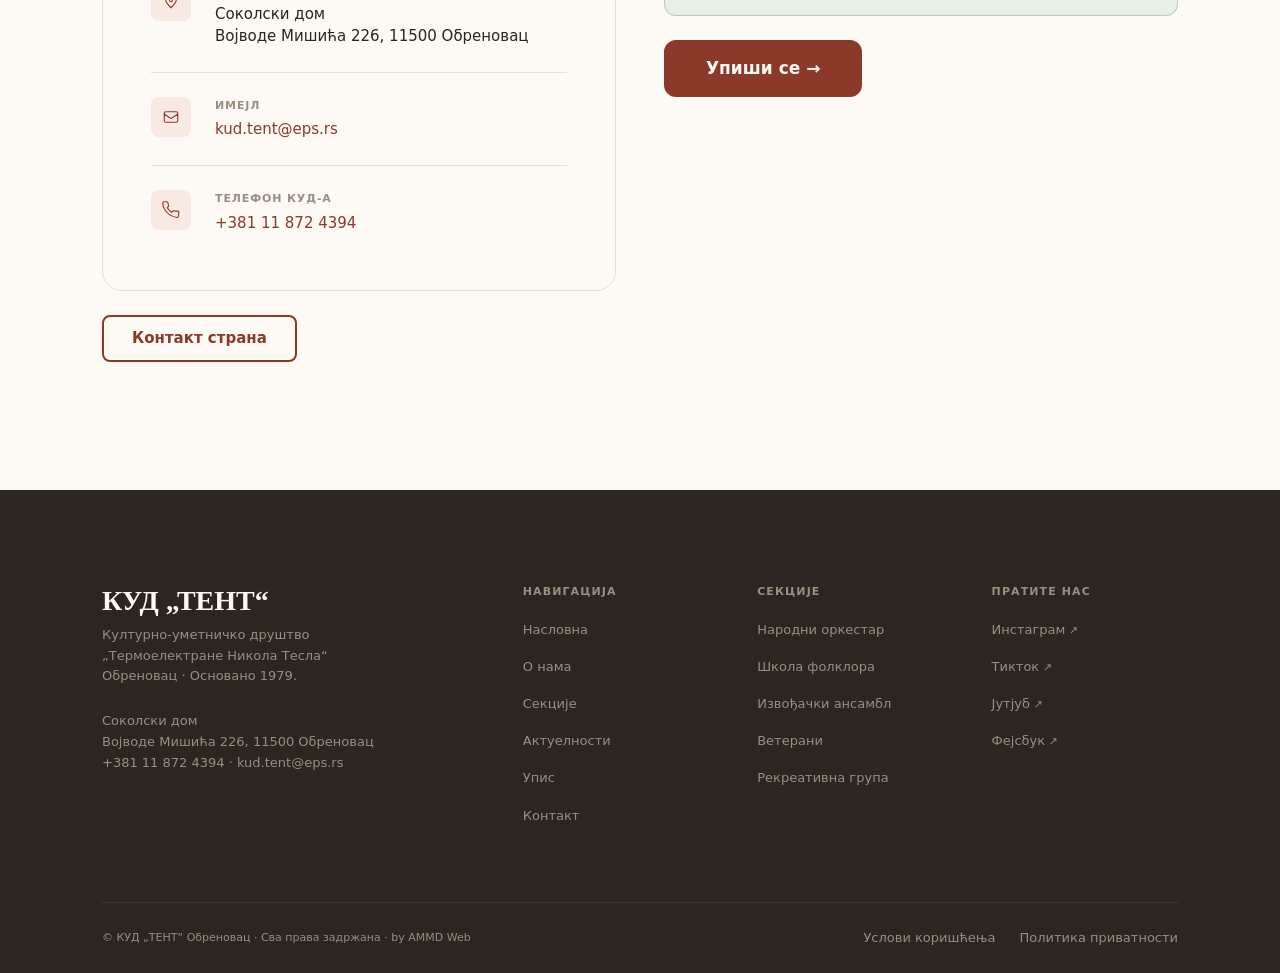
==== commit c8e6f5f5: "Slike vesti 3:2, sistemski fontovi, potpis AMMD Web - Kartice i strane vesti koriste isti odnos slik" ====
--- a/index.html
+++ b/index.html
@@ -89,11 +89,11 @@
         <div style="display:grid;grid-template-columns:1fr 1fr;gap:var(--sp-2);">
           <div style="background:var(--cream);border-radius:var(--r-xl);aspect-ratio:1;display:flex;align-items:center;justify-content:center;font-size:var(--text-sm);color:var(--stone-light);grid-column:1/-1;">[ Фото — група или наступ · 600×400 px ]</div>
           <div style="background:var(--rust-pale);border:1px solid var(--cream-dark);border-radius:var(--r-lg);padding:var(--sp-4);text-align:center;">
-            <div style="font-family:Georgia,serif;font-size:var(--text-3xl);font-weight:700;color:var(--rust);line-height:1;">1979.</div>
+            <div style="font-family:var(--font-serif);font-size:var(--text-3xl);font-weight:700;color:var(--rust);line-height:1;">1979.</div>
             <div class="t-label" style="margin-top:var(--sp-1);">Основано</div>
           </div>
           <div style="background:var(--ochre-pale);border:1px solid var(--cream-dark);border-radius:var(--r-lg);padding:var(--sp-4);text-align:center;">
-            <div style="font-family:Georgia,serif;font-size:var(--text-3xl);font-weight:700;color:var(--ochre);line-height:1;">5</div>
+            <div style="font-family:var(--font-serif);font-size:var(--text-3xl);font-weight:700;color:var(--ochre);line-height:1;">5</div>
             <div class="t-label" style="margin-top:var(--sp-1);">Секција</div>
           </div>
         </div>
@@ -169,7 +169,7 @@
       </div>
       <div class="grid-3" style="align-items:start;">
         <article class="vest-card">
-          <a href="vest-pocetak-upisa.html" class="vest-card__img" tabindex="-1" aria-hidden="true">[ Фотографија вести · 640×420 px ]</a>
+          <a href="vest-pocetak-upisa.html" class="vest-card__img" tabindex="-1" aria-hidden="true">[ Фотографија вести · 1200×800 px (3:2) ]</a>
           <div class="vest-card__body">
             <time class="vest-card__date" datetime="2026-11">Новембар 2026</time>
             <h3 class="vest-card__title"><a href="vest-pocetak-upisa.html">Почео је упис за нову сезону</a></h3>
@@ -178,7 +178,7 @@
           </div>
         </article>
         <article class="vest-card">
-          <a href="vest-godisnji-koncert.html" class="vest-card__img" tabindex="-1" aria-hidden="true">[ Фотографија вести · 640×420 px ]</a>
+          <a href="vest-godisnji-koncert.html" class="vest-card__img" tabindex="-1" aria-hidden="true">[ Фотографија вести · 1200×800 px (3:2) ]</a>
           <div class="vest-card__body">
             <time class="vest-card__date" datetime="2026-10">Октобар 2026</time>
             <h3 class="vest-card__title"><a href="vest-godisnji-koncert.html">Припреме за годишњи концерт</a></h3>
@@ -187,7 +187,7 @@
           </div>
         </article>
         <article class="vest-card">
-          <a href="vest-nova-sezona.html" class="vest-card__img" tabindex="-1" aria-hidden="true">[ Фотографија вести · 640×420 px ]</a>
+          <a href="vest-nova-sezona.html" class="vest-card__img" tabindex="-1" aria-hidden="true">[ Фотографија вести · 1200×800 px (3:2) ]</a>
           <div class="vest-card__body">
             <time class="vest-card__date" datetime="2026-09">Септембар 2026</time>
             <h3 class="vest-card__title"><a href="vest-nova-sezona.html">Нова сезона проба</a></h3>
@@ -306,7 +306,7 @@
       </div>
     </div>
     <div class="site-footer__bottom">
-      <span>© КУД „ТЕНТ“ Обреновац · Сва права задржана</span>
+      <span>© КУД „ТЕНТ“ Обреновац · Сва права задржана · <span class="site-footer__credit">by AMMD Web</span></span>
       <div style="display:flex;gap:var(--sp-3);"><a href="uslovi.html">Услови коришћења</a><a href="privatnost.html">Политика приватности</a></div>
     </div>
   </div>
--- a/style.css
+++ b/style.css
@@ -28,6 +28,10 @@
   --charcoal-mid: #3D3530;
   --warm-white:   #FDFAF5;
 
+  /* Sistemski fontovi — ništa se ne preuzima */
+  --font-serif: Georgia, Cambria, "Noto Serif", "Droid Serif", "Times New Roman", serif;
+  --font-sans:  system-ui, -apple-system, "Segoe UI", Roboto, "Noto Sans", "Helvetica Neue", Arial, sans-serif;
+
   /* Tipografska skala — fluid */
   --text-xs:   11px;
   --text-sm:   13px;
@@ -59,7 +63,7 @@
 
 /* --- Base -------------------------------------------------- */
 body {
-  font-family: -apple-system, BlinkMacSystemFont, "Segoe UI", Helvetica, Arial, sans-serif;
+  font-family: var(--font-sans);
   font-size: var(--text-base);
   line-height: 1.7;
   color: var(--charcoal);
@@ -68,7 +72,7 @@
 
 /* --- Tipografija ------------------------------------------ */
 h1, h2, h3, h4, h5 {
-  font-family: Georgia, "Times New Roman", serif;
+  font-family: var(--font-serif);
   color: var(--charcoal);
   line-height: 1.15;
   font-weight: 700;
@@ -85,7 +89,7 @@
 .t-lead    { font-size: clamp(17px, 2vw, 21px); line-height: 1.6; color: var(--stone); font-weight: 400; }
 .t-body    { font-size: var(--text-base); line-height: 1.75; color: var(--stone); }
 .t-sm      { font-size: var(--text-sm); line-height: 1.6; color: var(--stone-light); }
-.t-label   { font-size: var(--text-xs); font-weight: 700; letter-spacing: .12em; text-transform: uppercase; color: var(--stone-light); font-family: -apple-system, sans-serif; }
+.t-label   { font-size: var(--text-xs); font-weight: 700; letter-spacing: .12em; text-transform: uppercase; color: var(--stone-light); font-family: var(--font-sans); }
 
 p { margin-bottom: 1.1em; }
 p:last-child { margin-bottom: 0; }
@@ -190,7 +194,7 @@
   flex-shrink: 0;
 }
 .site-logo__kud {
-  font-family: Georgia, serif;
+  font-family: var(--font-serif);
   font-size: 11px;
   font-weight: 700;
   letter-spacing: .16em;
@@ -199,7 +203,7 @@
   line-height: 1;
 }
 .site-logo__name {
-  font-family: Georgia, serif;
+  font-family: var(--font-serif);
   font-size: 19px;
   font-weight: 700;
   color: var(--charcoal);
@@ -308,7 +312,7 @@
 }
 
 .site-footer__brand .name {
-  font-family: Georgia, serif;
+  font-family: var(--font-serif);
   font-size: var(--text-xl);
   font-weight: 700;
   color: var(--warm-white);
@@ -322,7 +326,7 @@
   margin-bottom: var(--sp-3);
 }
 .site-footer h5 {
-  font-family: -apple-system, sans-serif;
+  font-family: var(--font-sans);
   font-size: var(--text-xs);
   font-weight: 700;
   letter-spacing: .1em;
@@ -450,7 +454,7 @@
   letter-spacing: .16em;
   text-transform: uppercase;
   color: var(--rust);
-  font-family: -apple-system, sans-serif;
+  font-family: var(--font-sans);
 }
 .hero h1 {
   color: var(--warm-white);
@@ -481,7 +485,7 @@
   flex-wrap: wrap;
 }
 .hero__stat-num {
-  font-family: Georgia, serif;
+  font-family: var(--font-serif);
   font-size: var(--text-3xl);
   font-weight: 700;
   color: var(--warm-white);
@@ -600,10 +604,10 @@
   text-transform: uppercase;
   color: var(--ochre);
   margin-bottom: var(--sp-1);
-  font-family: -apple-system, sans-serif;
+  font-family: var(--font-sans);
 }
 .sekcija-card__name {
-  font-family: Georgia, serif;
+  font-family: var(--font-serif);
   font-size: var(--text-md);
   font-weight: 700;
   color: var(--charcoal);
@@ -676,7 +680,7 @@
   text-transform: uppercase;
   color: var(--rust);
   margin-bottom: var(--sp-2);
-  font-family: -apple-system, sans-serif;
+  font-family: var(--font-sans);
 }
 .sekcija-blok__content h3 { margin-bottom: var(--sp-1); }
 .sekcija-blok__meta {
@@ -695,7 +699,7 @@
   border-radius: 100px;
   font-size: var(--text-xs);
   color: var(--stone);
-  font-family: -apple-system, sans-serif;
+  font-family: var(--font-sans);
 }
 .meta-badge strong { color: var(--charcoal); font-size: 11px; }
 .sekcija-blok__content p { font-size: 15px; color: var(--stone); line-height: 1.75; }
@@ -743,7 +747,7 @@
   text-transform: uppercase;
   color: var(--stone-light);
   margin-bottom: 3px;
-  font-family: -apple-system, sans-serif;
+  font-family: var(--font-sans);
 }
 .kontakt-row__val { font-size: 15px; color: var(--charcoal); line-height: 1.5; }
 .kontakt-row__val a { color: var(--rust); text-decoration: none; }
@@ -770,7 +774,7 @@
   padding: var(--sp-2) var(--sp-3);
 }
 .osoba-card__role { font-size: var(--text-xs); font-weight: 700; text-transform: uppercase; letter-spacing: .08em; color: var(--ochre); margin-bottom: 3px; }
-.osoba-card__name { font-family: Georgia, serif; font-size: 16px; font-weight: 700; color: var(--charcoal); }
+.osoba-card__name { font-family: var(--font-serif); font-size: 16px; font-weight: 700; color: var(--charcoal); }
 
 /* Social */
 .social-links { display: flex; gap: var(--sp-1); flex-wrap: wrap; margin-top: var(--sp-3); }
@@ -812,7 +816,7 @@
   font-weight: 600;
   color: var(--charcoal);
   margin-bottom: 6px;
-  font-family: -apple-system, sans-serif;
+  font-family: var(--font-sans);
 }
 .form-label .req { color: var(--rust); margin-left: 2px; }
 .form-input,
@@ -898,7 +902,7 @@
   color: var(--stone-light);
   background: var(--cream);
   border-bottom: 1px solid var(--cream-dark);
-  font-family: -apple-system, sans-serif;
+  font-family: var(--font-sans);
 }
 .upis-table td {
   padding: 12px 16px;
@@ -956,7 +960,7 @@
   font-weight: 500;
   text-decoration: none;
   transition: all .18s;
-  font-family: -apple-system, sans-serif;
+  font-family: var(--font-sans);
 }
 .pill:hover {
   background: var(--rust);
@@ -1059,7 +1063,7 @@
   .raspored-table tr:last-child { border-bottom: none; }
   .raspored-table td { border: none; padding: 3px 0; display: flex; gap: var(--sp-2); white-space: normal !important; }
   .raspored-table td::before { content: attr(data-label); flex: 0 0 100px; font-size: var(--text-xs); font-weight: 700; letter-spacing: .06em; text-transform: uppercase; color: var(--stone-light); padding-top: 2px; }
-  .raspored-table td:first-child { font-family: Georgia, serif; font-size: 16px; padding-bottom: 6px; }
+  .raspored-table td:first-child { font-family: var(--font-serif); font-size: 16px; padding-bottom: 6px; }
   .raspored-table td:first-child::before { display: none; }
 }
 
@@ -1088,17 +1092,17 @@
 
 .vesti-lista { display: flex; flex-direction: column; gap: var(--sp-4); }
 .vest-card--row { flex-direction: row; background: var(--warm-white); }
-.vest-card--row .vest-card__img { flex: 0 0 300px; aspect-ratio: auto; min-height: 200px; }
+.vest-card--row .vest-card__img { flex: 0 0 300px; aspect-ratio: 3/2; align-self: center; margin-left: var(--sp-3); border-radius: var(--r-md); }
 .vest-card--row .vest-card__body { padding: var(--sp-4); }
 .vest-card--row .vest-card__title { font-size: var(--text-lg); }
 @media (max-width: 640px) {
   .vest-card--row { flex-direction: column; }
-  .vest-card--row .vest-card__img { flex: none; aspect-ratio: 3/2; min-height: 0; }
+  .vest-card--row .vest-card__img { flex: none; width: 100%; margin: 0; border-radius: 0; }
 }
 
 .back-link { text-decoration: none; color: var(--rust) !important; }
 .back-link:hover { color: var(--rust-hover) !important; }
-.vest-article__img { aspect-ratio: 16/9; background: var(--cream-dark); border-radius: var(--r-lg); display: flex; align-items: center; justify-content: center; font-size: var(--text-sm); color: var(--stone-light); margin-bottom: var(--sp-5); text-align: center; padding: var(--sp-2); }
+.vest-article__img { aspect-ratio: 3/2; background: var(--cream-dark); border-radius: var(--r-lg); display: flex; align-items: center; justify-content: center; font-size: var(--text-sm); color: var(--stone-light); margin-bottom: var(--sp-5); text-align: center; padding: var(--sp-2); }
 .vest-article__img img { width: 100%; height: 100%; object-fit: cover; border-radius: var(--r-lg); display: block; }
 .vest-article .t-body { font-size: 17px; }
 .vest-article__actions { display: flex; gap: var(--sp-2); flex-wrap: wrap; margin-top: var(--sp-5); padding-top: var(--sp-4); border-top: 1px solid var(--cream-dark); }
@@ -1106,3 +1110,5 @@
 .site-footer__brand .tagline a { color: var(--stone-light); }
 .site-footer__brand .tagline a:hover { color: var(--warm-white); }
 .footer-social-list a::after { content: " ↗"; font-size: 11px; }
+
+.site-footer__credit { color: var(--stone-light); }
